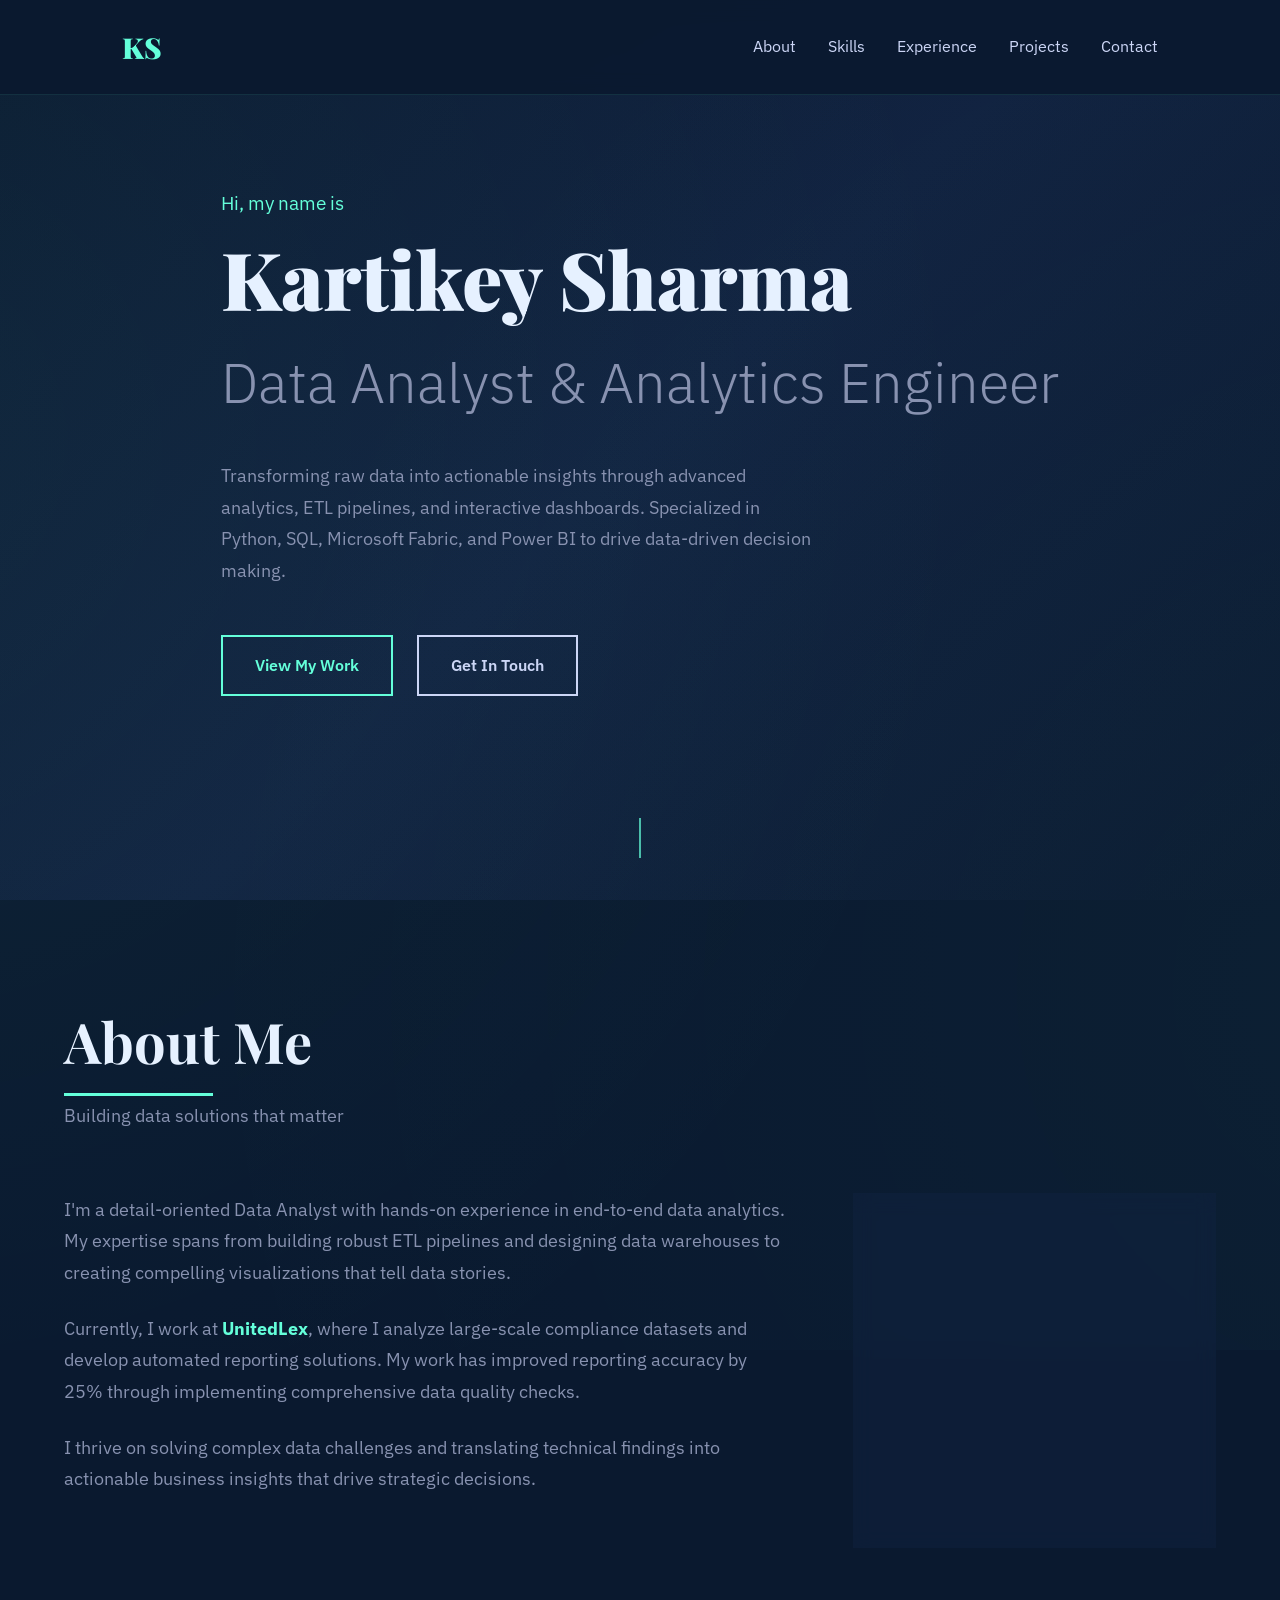
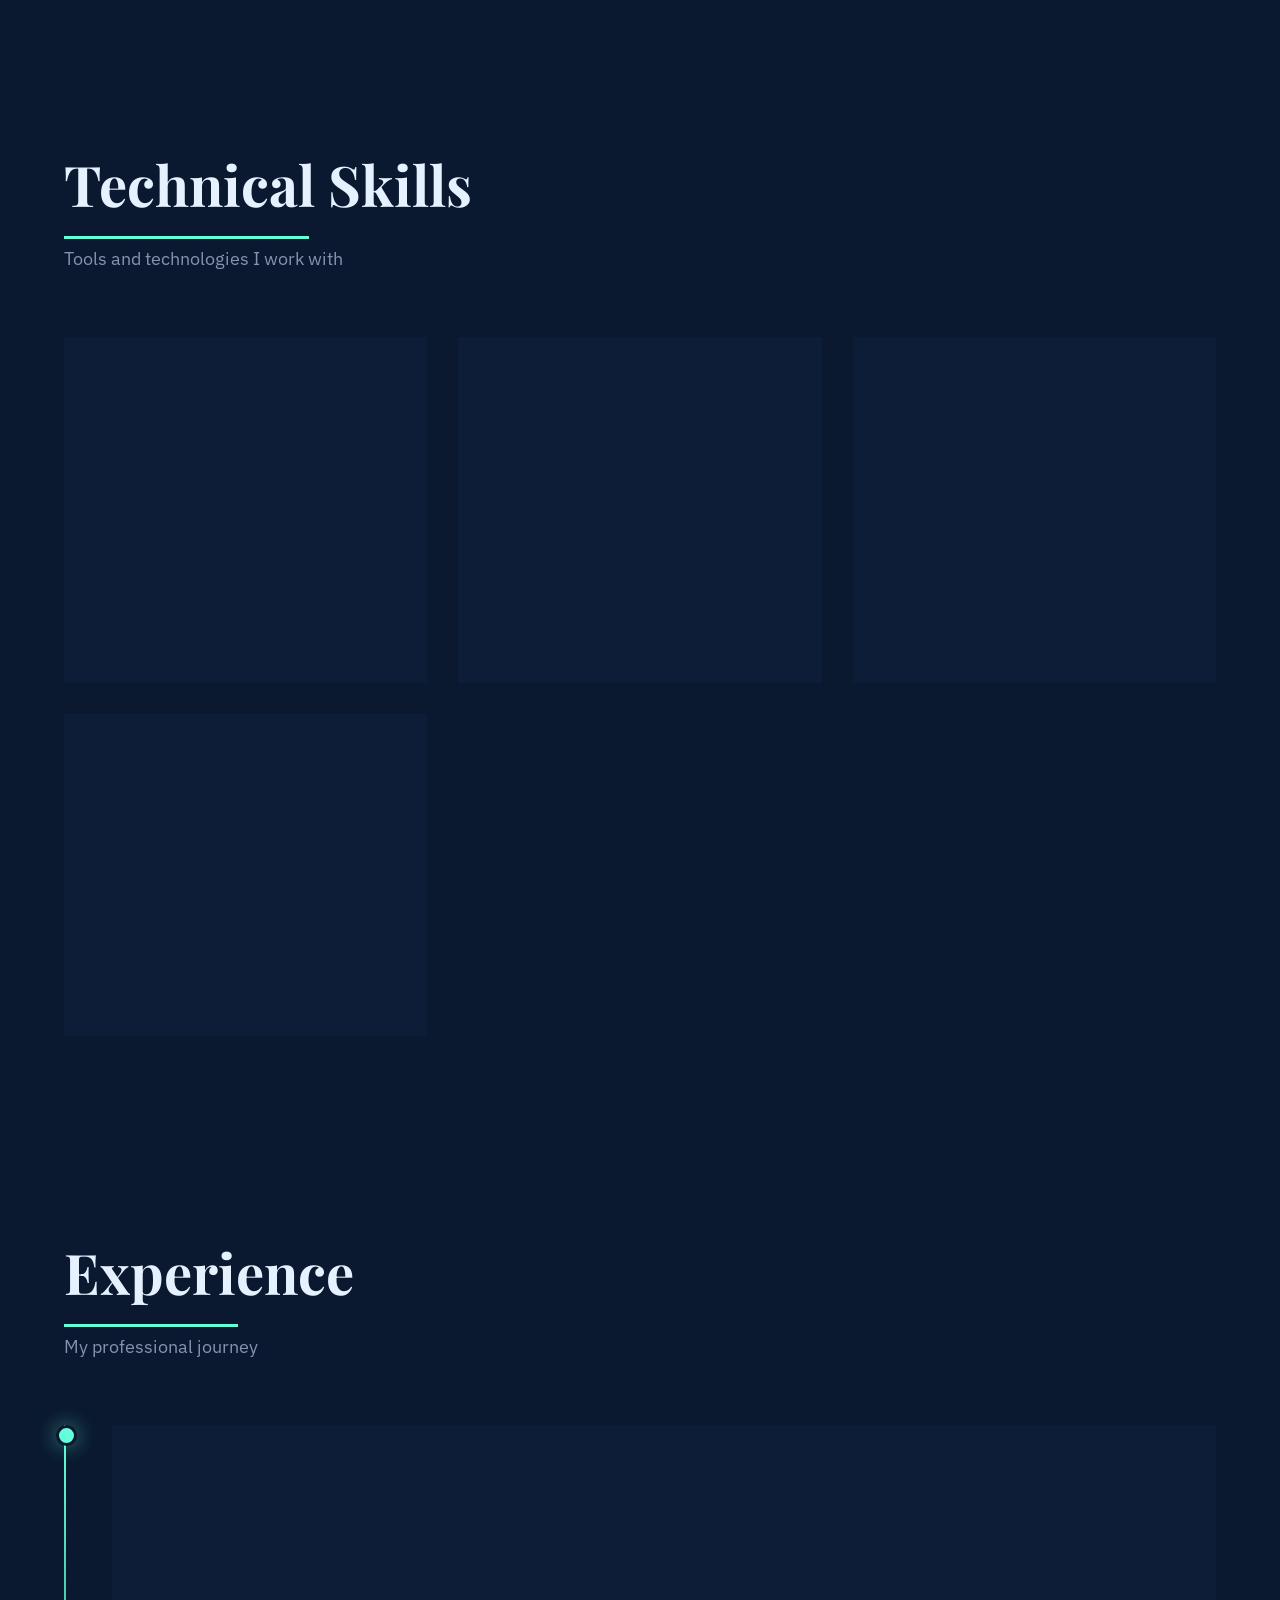
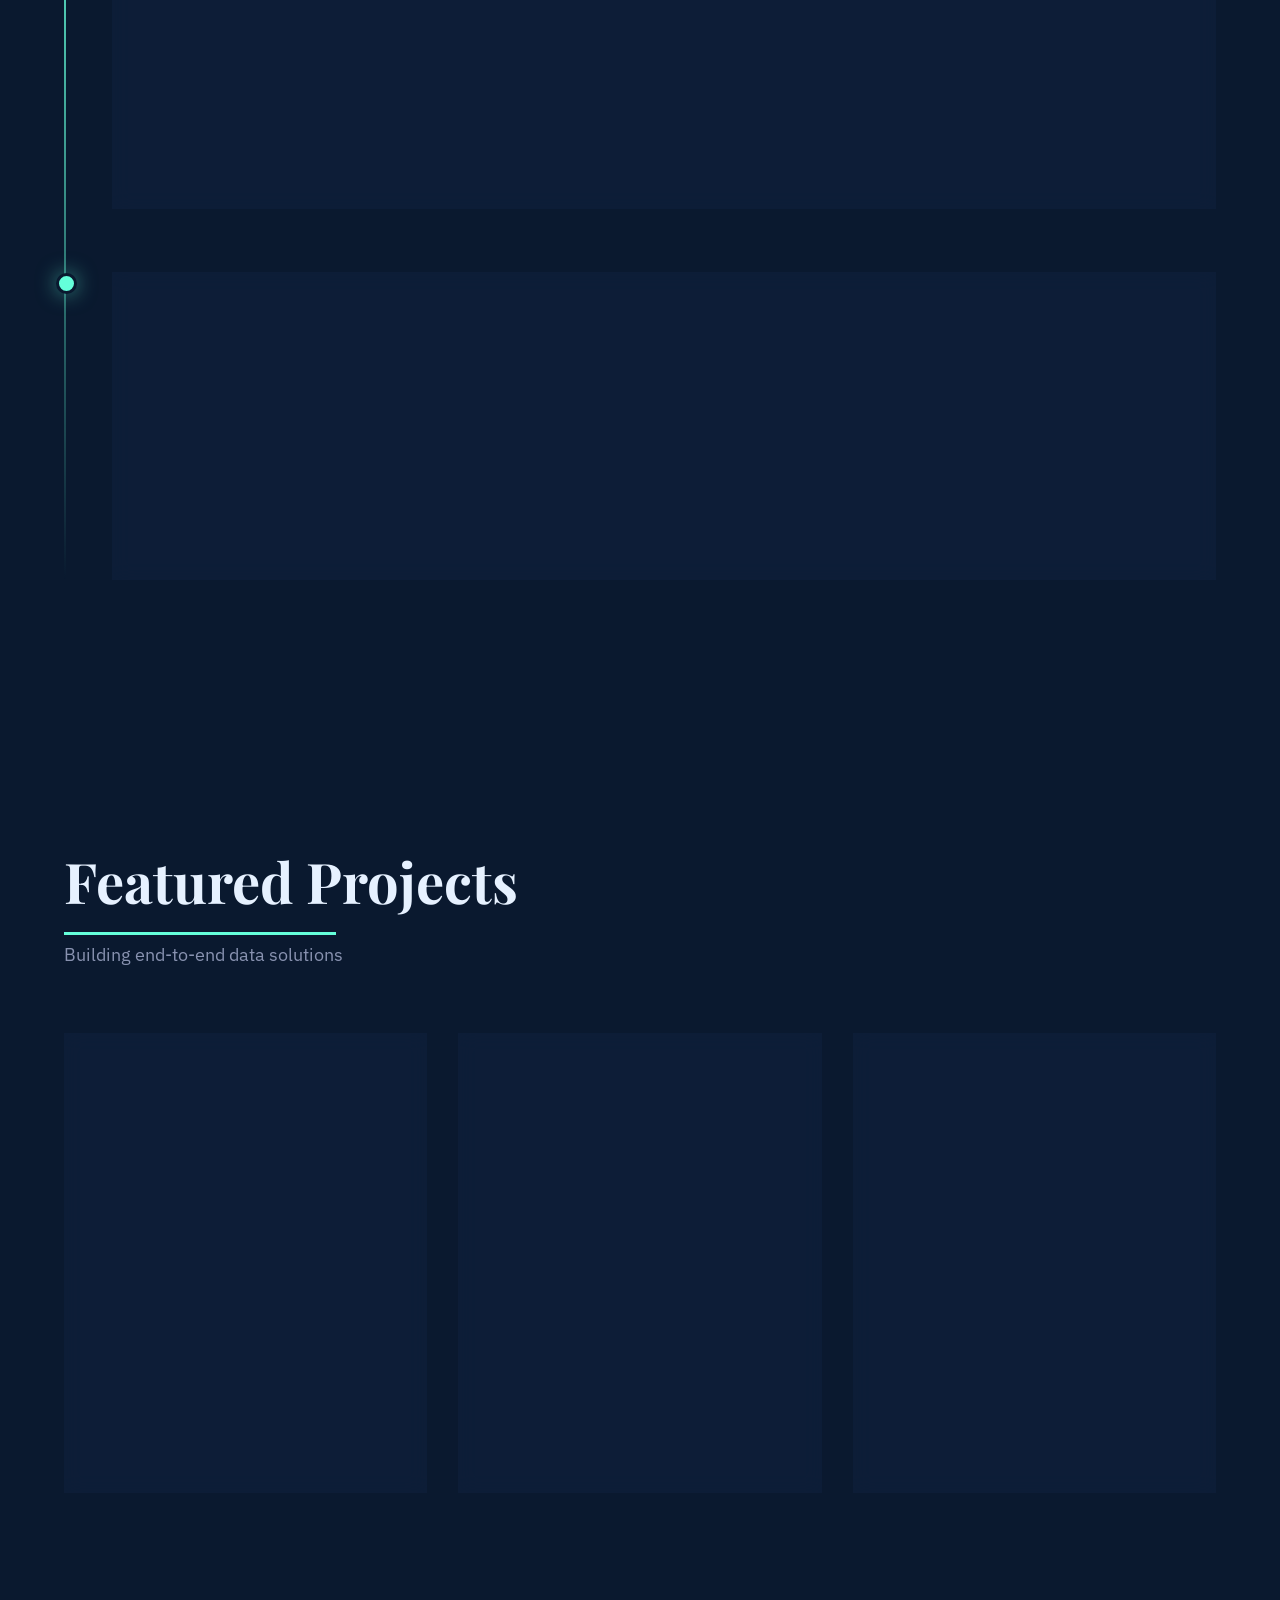
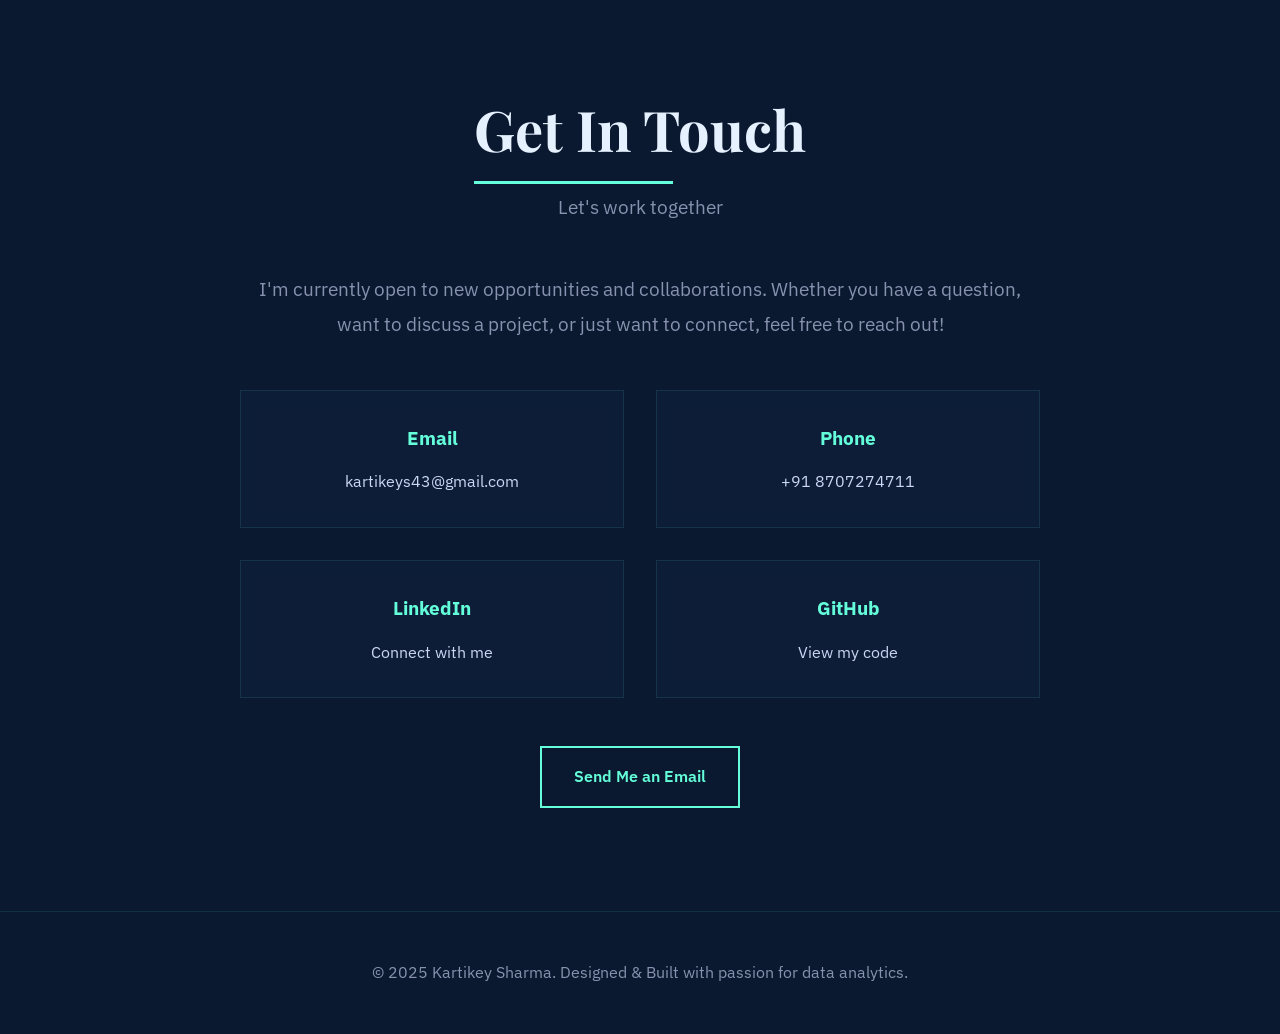
==== index.html @ 363a7154 "Rename Kartikey_Portfolio.html to index.html" ====
<!DOCTYPE html>
<html lang="en">
<head>
    <meta charset="UTF-8">
    <meta name="viewport" content="width=device-width, initial-scale=1.0">
    <title>Kartikey Sharma - Data Analyst Portfolio</title>
    <link href="https://fonts.googleapis.com/css2?family=Playfair+Display:wght@700;900&family=IBM+Plex+Sans:wght@300;400;600&display=swap" rel="stylesheet">
    <style>
        :root {
            --primary: #0a192f;
            --secondary: #112240;
            --accent: #64ffda;
            --text: #8892b0;
            --text-light: #ccd6f6;
            --highlight: #e6f1ff;
        }

        * {
            margin: 0;
            padding: 0;
            box-sizing: border-box;
        }

        body {
            font-family: 'IBM Plex Sans', sans-serif;
            background: var(--primary);
            color: var(--text);
            line-height: 1.6;
            overflow-x: hidden;
        }

        /* Animated Background */
        .bg-animation {
            position: fixed;
            width: 100%;
            height: 100%;
            top: 0;
            left: 0;
            z-index: -1;
            background: linear-gradient(135deg, #0a192f 0%, #112240 50%, #0a192f 100%);
        }

        .bg-animation::before {
            content: '';
            position: absolute;
            width: 200%;
            height: 200%;
            top: -50%;
            left: -50%;
            background: 
                radial-gradient(circle at 20% 50%, rgba(100, 255, 218, 0.05) 0%, transparent 50%),
                radial-gradient(circle at 80% 80%, rgba(100, 255, 218, 0.03) 0%, transparent 50%);
            animation: bgMove 20s ease-in-out infinite;
        }

        @keyframes bgMove {
            0%, 100% { transform: translate(0, 0) rotate(0deg); }
            50% { transform: translate(-5%, -5%) rotate(2deg); }
        }

        /* Navigation */
        nav {
            position: fixed;
            top: 0;
            width: 100%;
            padding: 1.5rem 5%;
            backdrop-filter: blur(10px);
            background: rgba(10, 25, 47, 0.9);
            z-index: 1000;
            border-bottom: 1px solid rgba(100, 255, 218, 0.1);
            animation: slideDown 0.8s ease-out;
        }

        @keyframes slideDown {
            from { transform: translateY(-100%); opacity: 0; }
            to { transform: translateY(0); opacity: 1; }
        }

        nav .container {
            max-width: 1400px;
            margin: 0 auto;
            display: flex;
            justify-content: space-between;
            align-items: center;
        }

        .logo {
            font-family: 'Playfair Display', serif;
            font-size: 1.8rem;
            font-weight: 900;
            color: var(--accent);
            text-decoration: none;
            transition: all 0.3s ease;
        }

        .logo:hover {
            text-shadow: 0 0 20px rgba(100, 255, 218, 0.5);
        }

        nav ul {
            display: flex;
            list-style: none;
            gap: 2rem;
        }

        nav a {
            color: var(--text-light);
            text-decoration: none;
            font-weight: 400;
            transition: all 0.3s ease;
            position: relative;
        }

        nav a::after {
            content: '';
            position: absolute;
            bottom: -5px;
            left: 0;
            width: 0;
            height: 2px;
            background: var(--accent);
            transition: width 0.3s ease;
        }

        nav a:hover {
            color: var(--accent);
        }

        nav a:hover::after {
            width: 100%;
        }

        /* Container */
        .container {
            max-width: 1400px;
            margin: 0 auto;
            padding: 0 5%;
        }

        /* Hero Section */
        .hero {
            min-height: 100vh;
            display: flex;
            align-items: center;
            padding-top: 80px;
        }

        .hero-content {
            animation: fadeInUp 1s ease-out;
        }

        @keyframes fadeInUp {
            from {
                opacity: 0;
                transform: translateY(50px);
            }
            to {
                opacity: 1;
                transform: translateY(0);
            }
        }

        .hero-greeting {
            color: var(--accent);
            font-size: 1.2rem;
            margin-bottom: 1rem;
            animation: fadeInUp 1s ease-out 0.2s both;
        }

        .hero h1 {
            font-family: 'Playfair Display', serif;
            font-size: clamp(3rem, 8vw, 5rem);
            font-weight: 900;
            color: var(--highlight);
            margin-bottom: 1rem;
            line-height: 1.1;
            animation: fadeInUp 1s ease-out 0.4s both;
        }

        .hero h2 {
            font-size: clamp(2rem, 5vw, 3.5rem);
            color: var(--text);
            font-weight: 300;
            margin-bottom: 2rem;
            animation: fadeInUp 1s ease-out 0.6s both;
        }

        .hero-description {
            max-width: 600px;
            font-size: 1.1rem;
            line-height: 1.8;
            margin-bottom: 3rem;
            animation: fadeInUp 1s ease-out 0.8s both;
        }

        .cta-buttons {
            display: flex;
            gap: 1.5rem;
            flex-wrap: wrap;
            animation: fadeInUp 1s ease-out 1s both;
        }

        .btn {
            padding: 1rem 2rem;
            border: 2px solid var(--accent);
            background: transparent;
            color: var(--accent);
            font-size: 1rem;
            font-weight: 600;
            cursor: pointer;
            transition: all 0.3s ease;
            text-decoration: none;
            display: inline-block;
            position: relative;
            overflow: hidden;
        }

        .btn::before {
            content: '';
            position: absolute;
            top: 0;
            left: -100%;
            width: 100%;
            height: 100%;
            background: var(--accent);
            transition: left 0.3s ease;
            z-index: -1;
        }

        .btn:hover {
            color: var(--primary);
        }

        .btn:hover::before {
            left: 0;
        }

        .btn-secondary {
            border-color: var(--text-light);
            color: var(--text-light);
        }

        .btn-secondary::before {
            background: var(--text-light);
        }

        /* Section Styles */
        section {
            padding: 6rem 0;
            position: relative;
        }

        .section-title {
            font-family: 'Playfair Display', serif;
            font-size: clamp(2.5rem, 5vw, 3.5rem);
            color: var(--highlight);
            margin-bottom: 1rem;
            position: relative;
            display: inline-block;
        }

        .section-title::after {
            content: '';
            position: absolute;
            bottom: -10px;
            left: 0;
            width: 60%;
            height: 3px;
            background: var(--accent);
        }

        .section-subtitle {
            color: var(--text);
            font-size: 1.1rem;
            margin-bottom: 4rem;
        }

        /* About Section */
        .about-content {
            display: grid;
            grid-template-columns: 2fr 1fr;
            gap: 4rem;
            align-items: start;
        }

        .about-text {
            animation: fadeInLeft 1s ease-out;
        }

        @keyframes fadeInLeft {
            from {
                opacity: 0;
                transform: translateX(-50px);
            }
            to {
                opacity: 1;
                transform: translateX(0);
            }
        }

        .about-text p {
            font-size: 1.1rem;
            line-height: 1.8;
            margin-bottom: 1.5rem;
            color: var(--text);
        }

        .stats-grid {
            display: grid;
            grid-template-columns: repeat(2, 1fr);
            gap: 2rem;
            margin-top: 2rem;
        }

        .stat-card {
            background: rgba(17, 34, 64, 0.5);
            padding: 2rem;
            border: 1px solid rgba(100, 255, 218, 0.1);
            backdrop-filter: blur(10px);
            transition: all 0.3s ease;
        }

        .stat-card:hover {
            transform: translateY(-5px);
            border-color: var(--accent);
            box-shadow: 0 10px 30px rgba(100, 255, 218, 0.1);
        }

        .stat-number {
            font-family: 'Playfair Display', serif;
            font-size: 2.5rem;
            font-weight: 900;
            color: var(--accent);
            display: block;
        }

        .stat-label {
            color: var(--text-light);
            font-size: 0.9rem;
            margin-top: 0.5rem;
        }

        .profile-card {
            background: rgba(17, 34, 64, 0.5);
            padding: 2rem;
            border: 1px solid rgba(100, 255, 218, 0.1);
            backdrop-filter: blur(10px);
            animation: fadeInRight 1s ease-out;
        }

        @keyframes fadeInRight {
            from {
                opacity: 0;
                transform: translateX(50px);
            }
            to {
                opacity: 1;
                transform: translateX(0);
            }
        }

        .profile-info {
            margin-top: 1.5rem;
        }

        .profile-info p {
            display: flex;
            align-items: center;
            margin-bottom: 1rem;
            color: var(--text-light);
        }

        .profile-info span {
            color: var(--accent);
            margin-right: 1rem;
            font-size: 1.2rem;
        }

        /* Skills Section */
        .skills-grid {
            display: grid;
            grid-template-columns: repeat(auto-fit, minmax(280px, 1fr));
            gap: 2rem;
        }

        .skill-category {
            background: rgba(17, 34, 64, 0.5);
            padding: 2rem;
            border: 1px solid rgba(100, 255, 218, 0.1);
            backdrop-filter: blur(10px);
            transition: all 0.3s ease;
            animation: fadeInUp 1s ease-out;
        }

        .skill-category:hover {
            transform: translateY(-10px);
            border-color: var(--accent);
            box-shadow: 0 15px 40px rgba(100, 255, 218, 0.15);
        }

        .skill-category h3 {
            color: var(--accent);
            font-size: 1.5rem;
            margin-bottom: 1.5rem;
            font-weight: 600;
        }

        .skill-list {
            list-style: none;
        }

        .skill-list li {
            color: var(--text-light);
            margin-bottom: 0.8rem;
            padding-left: 1.5rem;
            position: relative;
        }

        .skill-list li::before {
            content: '▹';
            position: absolute;
            left: 0;
            color: var(--accent);
            font-size: 1.2rem;
        }

        /* Experience Section */
        .timeline {
            position: relative;
            padding-left: 3rem;
        }

        .timeline::before {
            content: '';
            position: absolute;
            left: 0;
            top: 0;
            height: 100%;
            width: 2px;
            background: linear-gradient(to bottom, var(--accent), transparent);
        }

        .timeline-item {
            margin-bottom: 4rem;
            position: relative;
            animation: fadeInLeft 1s ease-out;
        }

        .timeline-item::before {
            content: '';
            position: absolute;
            left: -3.5rem;
            top: 0;
            width: 15px;
            height: 15px;
            border-radius: 50%;
            background: var(--accent);
            border: 3px solid var(--primary);
            box-shadow: 0 0 20px rgba(100, 255, 218, 0.5);
        }

        .timeline-content {
            background: rgba(17, 34, 64, 0.5);
            padding: 2rem;
            border: 1px solid rgba(100, 255, 218, 0.1);
            backdrop-filter: blur(10px);
            transition: all 0.3s ease;
        }

        .timeline-content:hover {
            transform: translateX(10px);
            border-color: var(--accent);
        }

        .timeline-header {
            display: flex;
            justify-content: space-between;
            align-items: start;
            margin-bottom: 1rem;
            flex-wrap: wrap;
        }

        .timeline-title {
            color: var(--highlight);
            font-size: 1.5rem;
            font-weight: 600;
        }

        .timeline-company {
            color: var(--accent);
            font-size: 1.1rem;
            margin-top: 0.3rem;
        }

        .timeline-content ul {
            list-style: none;
            margin-top: 1rem;
        }

        .timeline-content li {
            color: var(--text);
            margin-bottom: 0.8rem;
            padding-left: 1.5rem;
            position: relative;
        }

        .timeline-content li::before {
            content: '▹';
            position: absolute;
            left: 0;
            color: var(--accent);
        }

        /* Projects Section */
        .projects-grid {
            display: grid;
            grid-template-columns: repeat(auto-fit, minmax(350px, 1fr));
            gap: 2rem;
        }

        .project-card {
            background: rgba(17, 34, 64, 0.5);
            padding: 2rem;
            border: 1px solid rgba(100, 255, 218, 0.1);
            backdrop-filter: blur(10px);
            transition: all 0.4s ease;
            animation: fadeInUp 1s ease-out;
            position: relative;
            overflow: hidden;
        }

        .project-card::before {
            content: '';
            position: absolute;
            top: 0;
            left: -100%;
            width: 100%;
            height: 100%;
            background: linear-gradient(90deg, transparent, rgba(100, 255, 218, 0.1), transparent);
            transition: left 0.6s ease;
        }

        .project-card:hover::before {
            left: 100%;
        }

        .project-card:hover {
            transform: translateY(-10px) scale(1.02);
            border-color: var(--accent);
            box-shadow: 0 20px 50px rgba(100, 255, 218, 0.2);
        }

        .project-card h3 {
            color: var(--highlight);
            font-size: 1.5rem;
            margin-bottom: 1rem;
            font-weight: 600;
        }

        .project-card p {
            color: var(--text);
            margin-bottom: 1.5rem;
            line-height: 1.7;
        }

        .project-tags {
            display: flex;
            flex-wrap: wrap;
            gap: 0.8rem;
        }

        .tag {
            background: rgba(100, 255, 218, 0.1);
            color: var(--accent);
            padding: 0.4rem 1rem;
            font-size: 0.85rem;
            border: 1px solid rgba(100, 255, 218, 0.2);
            transition: all 0.3s ease;
        }

        .tag:hover {
            background: var(--accent);
            color: var(--primary);
            transform: translateY(-2px);
        }

        /* Contact Section */
        .contact-content {
            max-width: 800px;
            margin: 0 auto;
            text-align: center;
        }

        .contact-content p {
            font-size: 1.2rem;
            color: var(--text);
            margin-bottom: 3rem;
            line-height: 1.8;
        }

        .contact-info {
            display: grid;
            grid-template-columns: repeat(auto-fit, minmax(250px, 1fr));
            gap: 2rem;
            margin-bottom: 3rem;
        }

        .contact-card {
            background: rgba(17, 34, 64, 0.5);
            padding: 2rem;
            border: 1px solid rgba(100, 255, 218, 0.1);
            backdrop-filter: blur(10px);
            transition: all 0.3s ease;
        }

        .contact-card:hover {
            transform: translateY(-5px);
            border-color: var(--accent);
        }

        .contact-card h3 {
            color: var(--accent);
            font-size: 1.2rem;
            margin-bottom: 1rem;
        }

        .contact-card a {
            color: var(--text-light);
            text-decoration: none;
            transition: color 0.3s ease;
        }

        .contact-card a:hover {
            color: var(--accent);
        }

        /* Footer */
        footer {
            padding: 3rem 5%;
            border-top: 1px solid rgba(100, 255, 218, 0.1);
            text-align: center;
        }

        footer p {
            color: var(--text);
        }

        /* Scroll Indicator */
        .scroll-indicator {
            position: fixed;
            bottom: 2rem;
            left: 50%;
            transform: translateX(-50%);
            animation: bounce 2s infinite;
            opacity: 0.7;
        }

        @keyframes bounce {
            0%, 20%, 50%, 80%, 100% {
                transform: translateX(-50%) translateY(0);
            }
            40% {
                transform: translateX(-50%) translateY(-15px);
            }
            60% {
                transform: translateX(-50%) translateY(-8px);
            }
        }

        .scroll-indicator::before {
            content: '';
            display: block;
            width: 2px;
            height: 40px;
            background: var(--accent);
            margin: 0 auto 10px;
        }

        /* Responsive Design */
        @media (max-width: 768px) {
            nav ul {
                display: none;
            }

            .hero h1 {
                font-size: 2.5rem;
            }

            .hero h2 {
                font-size: 1.5rem;
            }

            .about-content {
                grid-template-columns: 1fr;
            }

            .stats-grid {
                grid-template-columns: 1fr;
            }

            .timeline {
                padding-left: 2rem;
            }

            .projects-grid {
                grid-template-columns: 1fr;
            }

            .contact-info {
                grid-template-columns: 1fr;
            }
        }

        /* Custom Scrollbar */
        ::-webkit-scrollbar {
            width: 10px;
        }

        ::-webkit-scrollbar-track {
            background: var(--primary);
        }

        ::-webkit-scrollbar-thumb {
            background: var(--accent);
            border-radius: 5px;
        }

        ::-webkit-scrollbar-thumb:hover {
            background: var(--text-light);
        }

        /* Fade-in animation for sections on scroll */
        .fade-in {
            opacity: 0;
            animation: fadeIn 1s ease-out forwards;
        }

        @keyframes fadeIn {
            to {
                opacity: 1;
            }
        }
    </style>
</head>
<body>
    <div class="bg-animation"></div>

    <!-- Navigation -->
    <nav>
        <div class="container">
            <a href="#" class="logo">KS</a>
            <ul>
                <li><a href="#about">About</a></li>
                <li><a href="#skills">Skills</a></li>
                <li><a href="#experience">Experience</a></li>
                <li><a href="#projects">Projects</a></li>
                <li><a href="#contact">Contact</a></li>
            </ul>
        </div>
    </nav>

    <!-- Hero Section -->
    <section class="hero">
        <div class="container">
            <div class="hero-content">
                <p class="hero-greeting">Hi, my name is</p>
                <h1>Kartikey Sharma</h1>
                <h2>Data Analyst & Analytics Engineer</h2>
                <p class="hero-description">
                    Transforming raw data into actionable insights through advanced analytics, ETL pipelines, 
                    and interactive dashboards. Specialized in Python, SQL, Microsoft Fabric, and Power BI 
                    to drive data-driven decision making.
                </p>
                <div class="cta-buttons">
                    <a href="#projects" class="btn">View My Work</a>
                    <a href="#contact" class="btn btn-secondary">Get In Touch</a>
                </div>
            </div>
        </div>
        <div class="scroll-indicator"></div>
    </section>

    <!-- About Section -->
    <section id="about">
        <div class="container">
            <h2 class="section-title">About Me</h2>
            <p class="section-subtitle">Building data solutions that matter</p>
            
            <div class="about-content">
                <div class="about-text">
                    <p>
                        I'm a detail-oriented Data Analyst with hands-on experience in end-to-end data analytics. 
                        My expertise spans from building robust ETL pipelines and designing data warehouses to 
                        creating compelling visualizations that tell data stories.
                    </p>
                    <p>
                        Currently, I work at <strong style="color: var(--accent);">UnitedLex</strong>, where I analyze 
                        large-scale compliance datasets and develop automated reporting solutions. My work has improved 
                        reporting accuracy by 25% through implementing comprehensive data quality checks.
                    </p>
                    <p>
                        I thrive on solving complex data challenges and translating technical findings into 
                        actionable business insights that drive strategic decisions.
                    </p>
                </div>

                <div class="profile-card">
                    <h3 style="color: var(--accent); margin-bottom: 1.5rem;">Quick Info</h3>
                    <div class="profile-info">
                        <p><span>📍</span> Varanasi, India</p>
                        <p><span>🎓</span> B.Tech in Mechanical Engineering</p>
                        <p><span>💼</span> Data Analyst at UnitedLex</p>
                        <p><span>🔧</span> Python | SQL | Power BI</p>
                        <p><span>☁️</span> Microsoft Fabric Certified</p>
                    </div>
                </div>
            </div>
        </div>
    </section>

    <!-- Skills Section -->
    <section id="skills">
        <div class="container">
            <h2 class="section-title">Technical Skills</h2>
            <p class="section-subtitle">Tools and technologies I work with</p>
            
            <div class="skills-grid">
                <div class="skill-category">
                    <h3>Programming & Analytics</h3>
                    <ul class="skill-list">
                        <li>Python (Pandas, NumPy, PySpark)</li>
                        <li>SQL (Advanced Queries, Optimization)</li>
                        <li>Excel (Advanced Functions, Macros)</li>
                        <li>Statistical Analysis</li>
                        <li>Exploratory Data Analysis</li>
                    </ul>
                </div>

                <div class="skill-category">
                    <h3>Data Engineering</h3>
                    <ul class="skill-list">
                        <li>ETL Pipeline Development</li>
                        <li>Data Warehousing</li>
                        <li>Microsoft Fabric (Lakehouse, OneLake)</li>
                        <li>Dataflow Gen2</li>
                        <li>SQL Analytics Endpoint</li>
                    </ul>
                </div>

                <div class="skill-category">
                    <h3>Visualization & BI</h3>
                    <ul class="skill-list">
                        <li>Power BI (DAX, Dashboards)</li>
                        <li>Interactive Dashboard Design</li>
                        <li>Data Modeling</li>
                        <li>KPI Development</li>
                        <li>Report Automation</li>
                    </ul>
                </div>

                <div class="skill-category">
                    <h3>Tools & Platforms</h3>
                    <ul class="skill-list">
                        <li>Git & Version Control</li>
                        <li>VS Code</li>
                        <li>Relativity & 4iG Platforms</li>
                        <li>SQLite</li>
                        <li>Jupyter Notebooks</li>
                    </ul>
                </div>
            </div>
        </div>
    </section>

    <!-- Experience Section -->
    <section id="experience">
        <div class="container">
            <h2 class="section-title">Experience</h2>
            <p class="section-subtitle">My professional journey</p>
            
            <div class="timeline">
                <div class="timeline-item">
                    <div class="timeline-content">
                        <div class="timeline-header">
                            <div>
                                <h3 class="timeline-title">Data Analyst</h3>
                                <p class="timeline-company">UnitedLex</p>
                            </div>
                        </div>
                        <ul>
                            <li>Analyzed large-scale compliance and data breach datasets (PII, PHI, PCI) for client-driven analytics projects</li>
                            <li>Developed Python (Pandas) and SQL workflows for data cleaning, transformation, validation, and KPI reporting</li>
                            <li>Designed automated Excel and Power BI dashboards to monitor compliance and operational metrics</li>
                            <li>Implemented data quality checks, improving reporting accuracy by 25%</li>
                            <li>Collaborated with cross-functional teams to translate analytical findings into actionable insights</li>
                            <li>Worked with Relativity and 4iG platforms for efficient large dataset querying</li>
                        </ul>
                    </div>
                </div>

                <div class="timeline-item">
                    <div class="timeline-content">
                        <div class="timeline-header">
                            <div>
                                <h3 class="timeline-title">Data Analytics Trainee</h3>
                                <p class="timeline-company">MedTourEasy</p>
                            </div>
                        </div>
                        <ul>
                            <li>Conducted exploratory and statistical data analysis on structured datasets using Python and Excel</li>
                            <li>Identified trends and anomalies to support business decisions</li>
                            <li>Built Power BI dashboards for internal management reporting</li>
                            <li>Assisted senior analysts in data validation, documentation, and timely project delivery</li>
                        </ul>
                    </div>
                </div>
            </div>
        </div>
    </section>

    <!-- Projects Section -->
    <section id="projects">
        <div class="container">
            <h2 class="section-title">Featured Projects</h2>
            <p class="section-subtitle">Building end-to-end data solutions</p>
            
            <div class="projects-grid">
                <div class="project-card">
                    <h3>Microsoft Fabric Analytics Platform</h3>
                    <p>
                        Built a complete end-to-end analytics platform covering ingestion, transformation, 
                        warehousing, and reporting. Designed Star Schema data warehouse with fact & dimension 
                        tables, views, and stored procedures.
                    </p>
                    <div class="project-tags">
                        <span class="tag">Microsoft Fabric</span>
                        <span class="tag">PySpark</span>
                        <span class="tag">SQL</span>
                        <span class="tag">Power BI</span>
                        <span class="tag">ETL</span>
                    </div>
                </div>

                <div class="project-card">
                    <h3>Vendor Performance & Inventory Optimization</h3>
                    <p>
                        Developed ETL pipeline for vendor analysis using Python and SQLite. Conducted EDA and 
                        statistical analysis to identify underperforming vendors. Created KPIs for Profit Margin 
                        and Stock Turnover with interactive Power BI dashboard.
                    </p>
                    <div class="project-tags">
                        <span class="tag">Python</span>
                        <span class="tag">SQLite</span>
                        <span class="tag">Power BI</span>
                        <span class="tag">DAX</span>
                        <span class="tag">EDA</span>
                    </div>
                </div>

                <div class="project-card">
                    <h3>Customer Shopping Behavior Analysis</h3>
                    <p>
                        Performed advanced data cleaning and feature engineering including age segmentation 
                        and purchase frequency modeling. Used advanced SQL with CTEs, Window Functions, and 
                        Subqueries to answer complex business questions.
                    </p>
                    <div class="project-tags">
                        <span class="tag">Python</span>
                        <span class="tag">SQL</span>
                        <span class="tag">Power BI</span>
                        <span class="tag">Feature Engineering</span>
                        <span class="tag">Analytics</span>
                    </div>
                </div>
            </div>
        </div>
    </section>

    <!-- Contact Section -->
    <section id="contact">
        <div class="container">
            <div class="contact-content">
                <h2 class="section-title">Get In Touch</h2>
                <p class="section-subtitle">Let's work together</p>
                
                <p>
                    I'm currently open to new opportunities and collaborations. Whether you have a question, 
                    want to discuss a project, or just want to connect, feel free to reach out!
                </p>

                <div class="contact-info">
                    <div class="contact-card">
                        <h3>Email</h3>
                        <a href="mailto:kartikeys43@gmail.com">kartikeys43@gmail.com</a>
                    </div>

                    <div class="contact-card">
                        <h3>Phone</h3>
                        <a href="tel:+918707274711">+91 8707274711</a>
                    </div>

                    <div class="contact-card">
                        <h3>LinkedIn</h3>
                        <a href="https://linkedin.com/in/kartikeysharma" target="_blank">Connect with me</a>
                    </div>

                    <div class="contact-card">
                        <h3>GitHub</h3>
                        <a href="https://github.com/kartikeysharma" target="_blank">View my code</a>
                    </div>
                </div>

                <a href="mailto:kartikeys43@gmail.com" class="btn">Send Me an Email</a>
            </div>
        </div>
    </section>

    <!-- Footer -->
    <footer>
        <div class="container">
            <p>&copy; 2025 Kartikey Sharma. Designed & Built with passion for data analytics.</p>
        </div>
    </footer>

    <script>
        // Smooth scrolling for navigation links
        document.querySelectorAll('a[href^="#"]').forEach(anchor => {
            anchor.addEventListener('click', function (e) {
                e.preventDefault();
                const target = document.querySelector(this.getAttribute('href'));
                if (target) {
                    target.scrollIntoView({
                        behavior: 'smooth',
                        block: 'start'
                    });
                }
            });
        });

        // Hide scroll indicator after scrolling
        window.addEventListener('scroll', () => {
            const scrollIndicator = document.querySelector('.scroll-indicator');
            if (window.scrollY > 100) {
                scrollIndicator.style.opacity = '0';
            } else {
                scrollIndicator.style.opacity = '0.7';
            }
        });

        // Intersection Observer for fade-in animations
        const observerOptions = {
            threshold: 0.1,
            rootMargin: '0px 0px -100px 0px'
        };

        const observer = new IntersectionObserver((entries) => {
            entries.forEach(entry => {
                if (entry.isIntersecting) {
                    entry.target.style.opacity = '1';
                    entry.target.style.transform = 'translateY(0)';
                }
            });
        }, observerOptions);

        // Observe all sections and cards
        document.querySelectorAll('section, .skill-category, .project-card, .timeline-item').forEach(el => {
            el.style.opacity = '0';
            el.style.transform = 'translateY(30px)';
            el.style.transition = 'opacity 0.8s ease, transform 0.8s ease';
            observer.observe(el);
        });

        // Add active class to nav links on scroll
        window.addEventListener('scroll', () => {
            let current = '';
            document.querySelectorAll('section').forEach(section => {
                const sectionTop = section.offsetTop;
                const sectionHeight = section.clientHeight;
                if (scrollY >= sectionTop - 200) {
                    current = section.getAttribute('id');
                }
            });

            document.querySelectorAll('nav a').forEach(link => {
                link.classList.remove('active');
                if (link.getAttribute('href').slice(1) === current) {
                    link.classList.add('active');
                }
            });
        });
    </script>
</body>
</html>
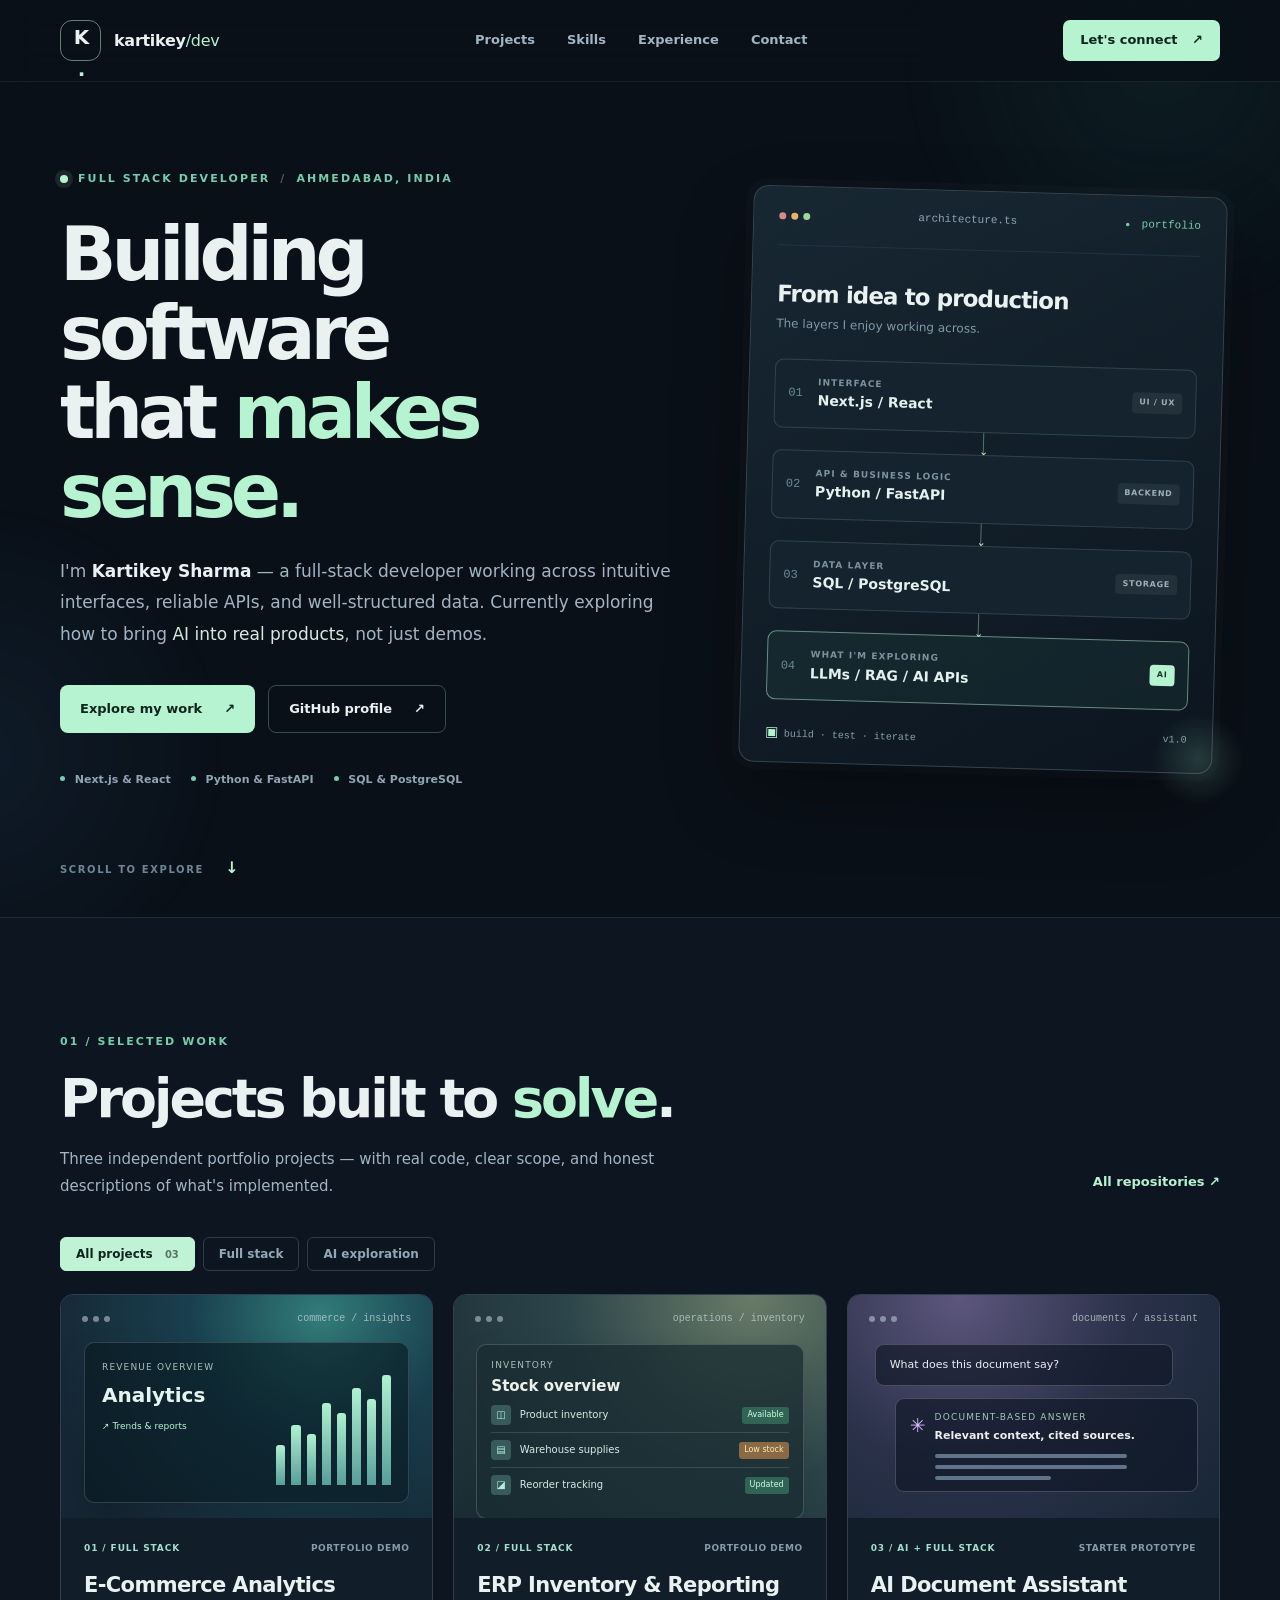
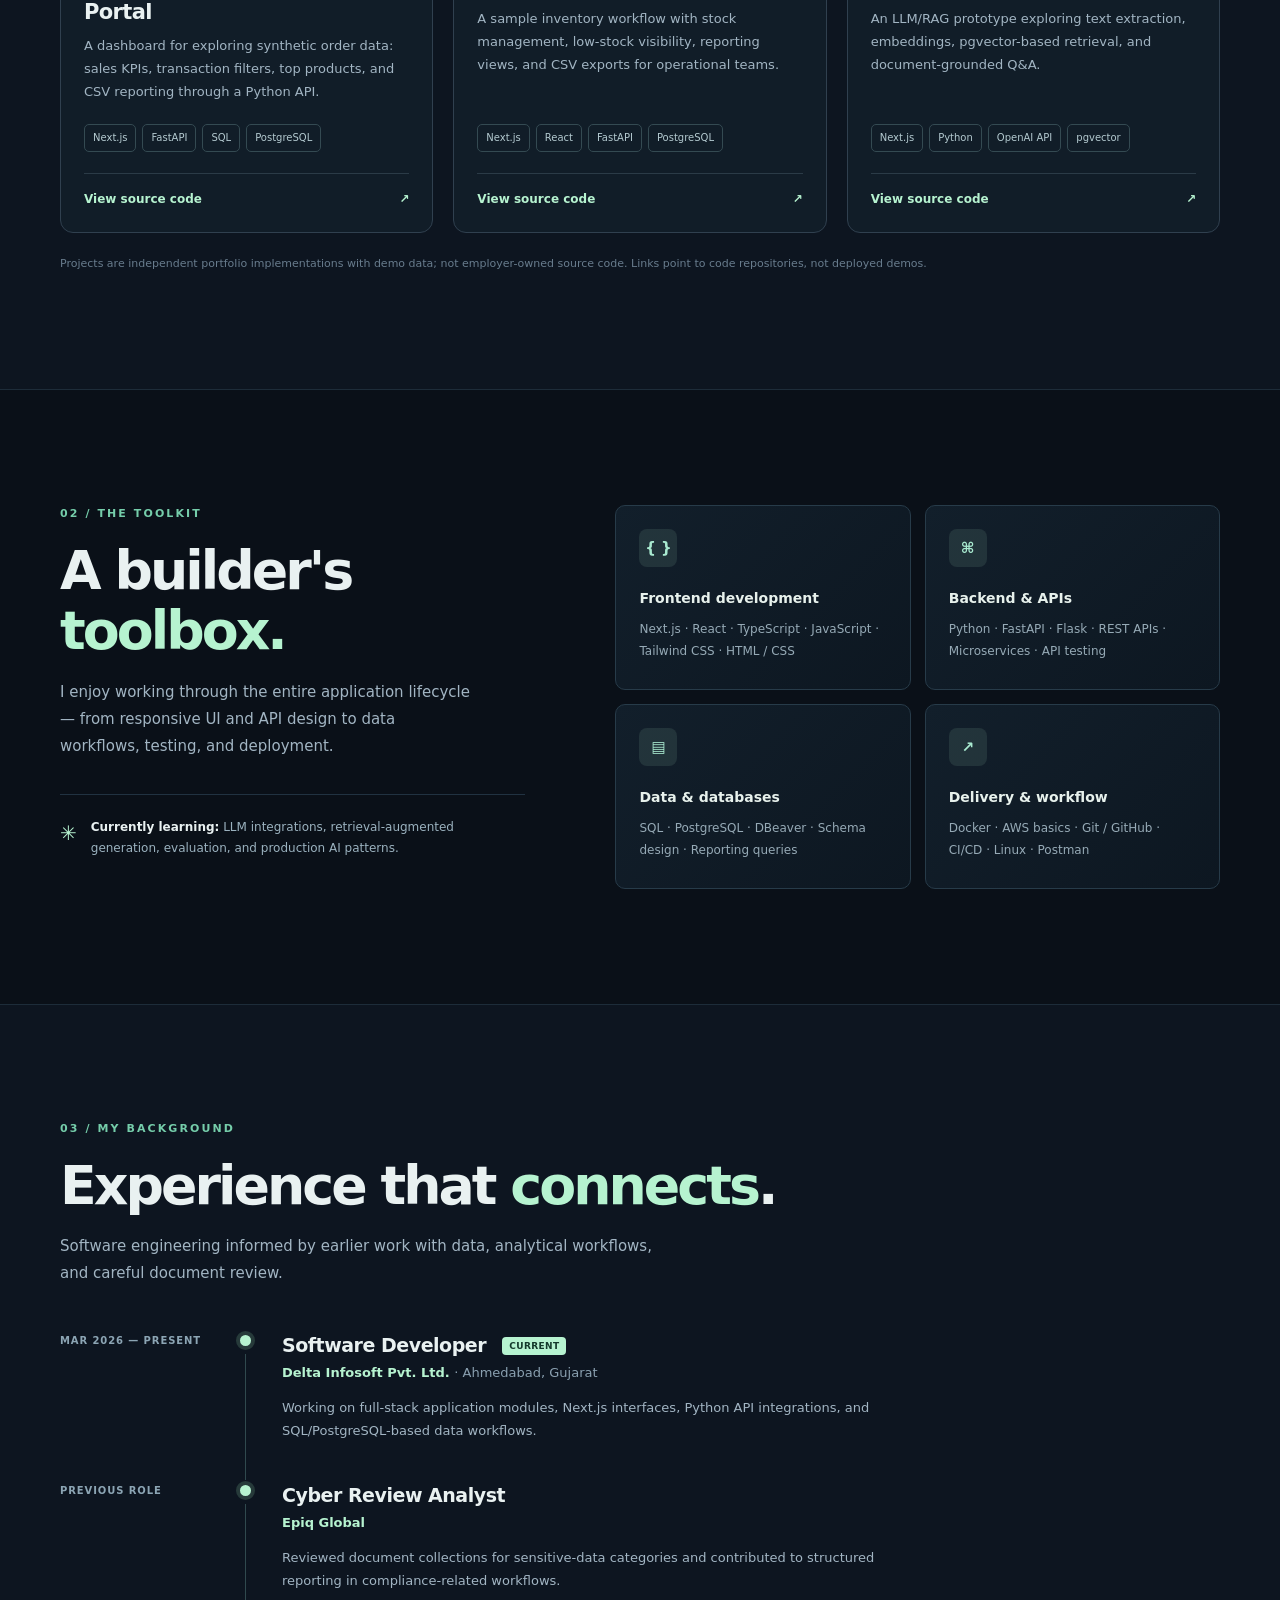
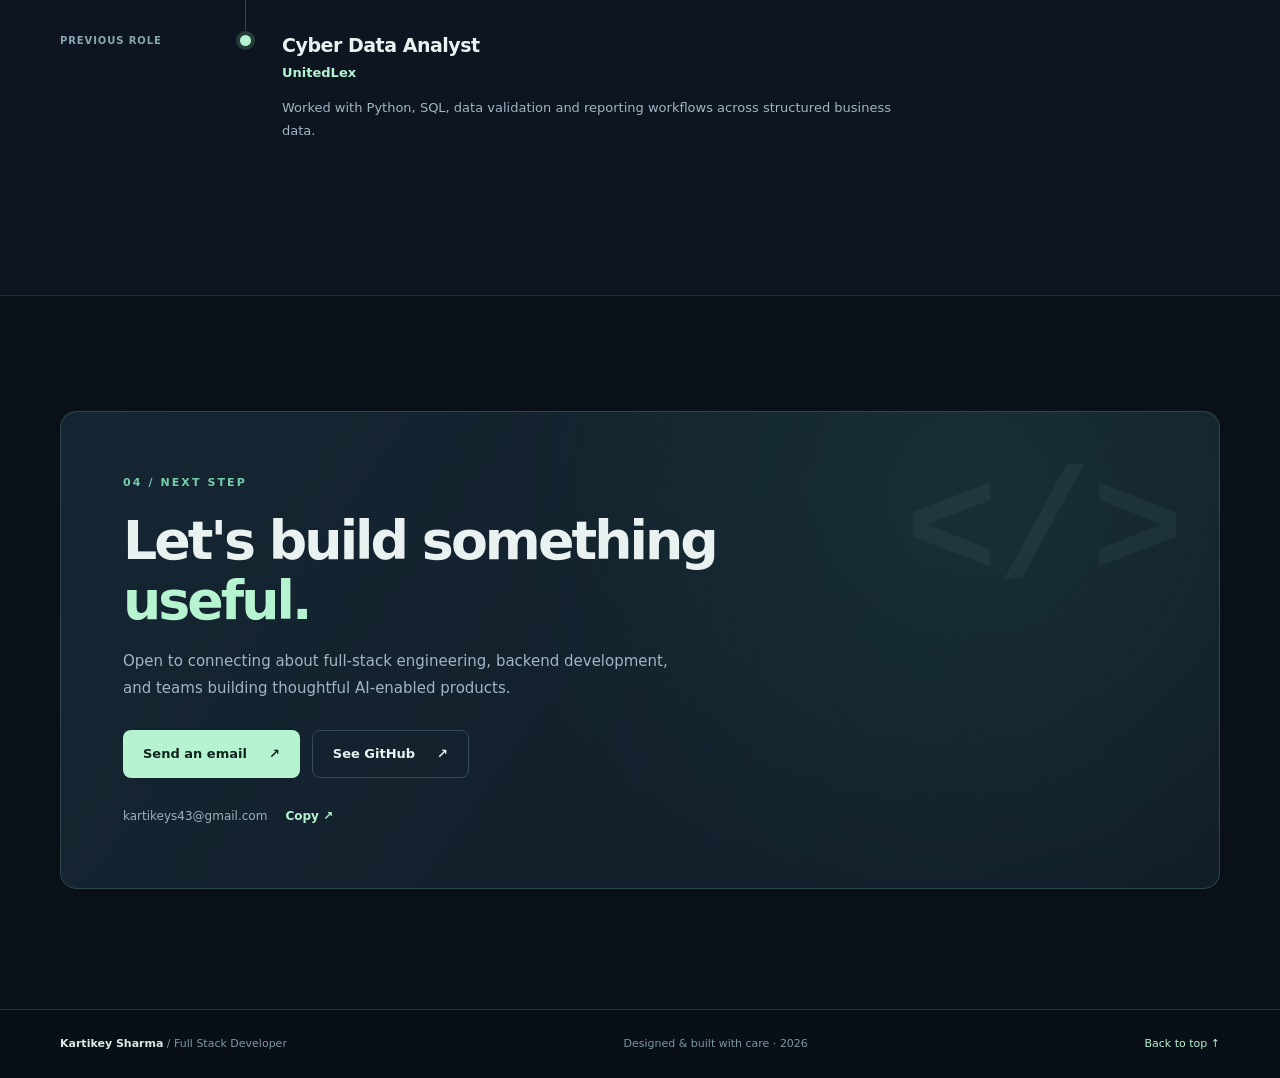
==== commit 8ed6a135: "Publish full-stack developer portfolio with projects and AI-learning focus" ====
--- a/index.html
+++ b/index.html
@@ -1,1093 +1,111 @@
-<!DOCTYPE html>
+<!doctype html>
 <html lang="en">
 <head>
-    <meta charset="UTF-8">
-    <meta name="viewport" content="width=device-width, initial-scale=1.0">
-    <title>Kartikey Sharma - Data Analyst Portfolio</title>
-    <link href="https://fonts.googleapis.com/css2?family=Playfair+Display:wght@700;900&family=IBM+Plex+Sans:wght@300;400;600&display=swap" rel="stylesheet">
-    <style>
-        :root {
-            --primary: #0a192f;
-            --secondary: #112240;
-            --accent: #64ffda;
-            --text: #8892b0;
-            --text-light: #ccd6f6;
-            --highlight: #e6f1ff;
-        }
-
-        * {
-            margin: 0;
-            padding: 0;
-            box-sizing: border-box;
-        }
-
-        body {
-            font-family: 'IBM Plex Sans', sans-serif;
-            background: var(--primary);
-            color: var(--text);
-            line-height: 1.6;
-            overflow-x: hidden;
-        }
-
-        /* Animated Background */
-        .bg-animation {
-            position: fixed;
-            width: 100%;
-            height: 100%;
-            top: 0;
-            left: 0;
-            z-index: -1;
-            background: linear-gradient(135deg, #0a192f 0%, #112240 50%, #0a192f 100%);
-        }
-
-        .bg-animation::before {
-            content: '';
-            position: absolute;
-            width: 200%;
-            height: 200%;
-            top: -50%;
-            left: -50%;
-            background: 
-                radial-gradient(circle at 20% 50%, rgba(100, 255, 218, 0.05) 0%, transparent 50%),
-                radial-gradient(circle at 80% 80%, rgba(100, 255, 218, 0.03) 0%, transparent 50%);
-            animation: bgMove 20s ease-in-out infinite;
-        }
-
-        @keyframes bgMove {
-            0%, 100% { transform: translate(0, 0) rotate(0deg); }
-            50% { transform: translate(-5%, -5%) rotate(2deg); }
-        }
-
-        /* Navigation */
-        nav {
-            position: fixed;
-            top: 0;
-            width: 100%;
-            padding: 1.5rem 5%;
-            backdrop-filter: blur(10px);
-            background: rgba(10, 25, 47, 0.9);
-            z-index: 1000;
-            border-bottom: 1px solid rgba(100, 255, 218, 0.1);
-            animation: slideDown 0.8s ease-out;
-        }
-
-        @keyframes slideDown {
-            from { transform: translateY(-100%); opacity: 0; }
-            to { transform: translateY(0); opacity: 1; }
-        }
-
-        nav .container {
-            max-width: 1400px;
-            margin: 0 auto;
-            display: flex;
-            justify-content: space-between;
-            align-items: center;
-        }
-
-        .logo {
-            font-family: 'Playfair Display', serif;
-            font-size: 1.8rem;
-            font-weight: 900;
-            color: var(--accent);
-            text-decoration: none;
-            transition: all 0.3s ease;
-        }
-
-        .logo:hover {
-            text-shadow: 0 0 20px rgba(100, 255, 218, 0.5);
-        }
-
-        nav ul {
-            display: flex;
-            list-style: none;
-            gap: 2rem;
-        }
-
-        nav a {
-            color: var(--text-light);
-            text-decoration: none;
-            font-weight: 400;
-            transition: all 0.3s ease;
-            position: relative;
-        }
-
-        nav a::after {
-            content: '';
-            position: absolute;
-            bottom: -5px;
-            left: 0;
-            width: 0;
-            height: 2px;
-            background: var(--accent);
-            transition: width 0.3s ease;
-        }
-
-        nav a:hover {
-            color: var(--accent);
-        }
-
-        nav a:hover::after {
-            width: 100%;
-        }
-
-        /* Container */
-        .container {
-            max-width: 1400px;
-            margin: 0 auto;
-            padding: 0 5%;
-        }
-
-        /* Hero Section */
-        .hero {
-            min-height: 100vh;
-            display: flex;
-            align-items: center;
-            padding-top: 80px;
-        }
-
-        .hero-content {
-            animation: fadeInUp 1s ease-out;
-        }
-
-        @keyframes fadeInUp {
-            from {
-                opacity: 0;
-                transform: translateY(50px);
-            }
-            to {
-                opacity: 1;
-                transform: translateY(0);
-            }
-        }
-
-        .hero-greeting {
-            color: var(--accent);
-            font-size: 1.2rem;
-            margin-bottom: 1rem;
-            animation: fadeInUp 1s ease-out 0.2s both;
-        }
-
-        .hero h1 {
-            font-family: 'Playfair Display', serif;
-            font-size: clamp(3rem, 8vw, 5rem);
-            font-weight: 900;
-            color: var(--highlight);
-            margin-bottom: 1rem;
-            line-height: 1.1;
-            animation: fadeInUp 1s ease-out 0.4s both;
-        }
-
-        .hero h2 {
-            font-size: clamp(2rem, 5vw, 3.5rem);
-            color: var(--text);
-            font-weight: 300;
-            margin-bottom: 2rem;
-            animation: fadeInUp 1s ease-out 0.6s both;
-        }
-
-        .hero-description {
-            max-width: 600px;
-            font-size: 1.1rem;
-            line-height: 1.8;
-            margin-bottom: 3rem;
-            animation: fadeInUp 1s ease-out 0.8s both;
-        }
-
-        .cta-buttons {
-            display: flex;
-            gap: 1.5rem;
-            flex-wrap: wrap;
-            animation: fadeInUp 1s ease-out 1s both;
-        }
-
-        .btn {
-            padding: 1rem 2rem;
-            border: 2px solid var(--accent);
-            background: transparent;
-            color: var(--accent);
-            font-size: 1rem;
-            font-weight: 600;
-            cursor: pointer;
-            transition: all 0.3s ease;
-            text-decoration: none;
-            display: inline-block;
-            position: relative;
-            overflow: hidden;
-        }
-
-        .btn::before {
-            content: '';
-            position: absolute;
-            top: 0;
-            left: -100%;
-            width: 100%;
-            height: 100%;
-            background: var(--accent);
-            transition: left 0.3s ease;
-            z-index: -1;
-        }
-
-        .btn:hover {
-            color: var(--primary);
-        }
-
-        .btn:hover::before {
-            left: 0;
-        }
-
-        .btn-secondary {
-            border-color: var(--text-light);
-            color: var(--text-light);
-        }
-
-        .btn-secondary::before {
-            background: var(--text-light);
-        }
-
-        /* Section Styles */
-        section {
-            padding: 6rem 0;
-            position: relative;
-        }
-
-        .section-title {
-            font-family: 'Playfair Display', serif;
-            font-size: clamp(2.5rem, 5vw, 3.5rem);
-            color: var(--highlight);
-            margin-bottom: 1rem;
-            position: relative;
-            display: inline-block;
-        }
-
-        .section-title::after {
-            content: '';
-            position: absolute;
-            bottom: -10px;
-            left: 0;
-            width: 60%;
-            height: 3px;
-            background: var(--accent);
-        }
-
-        .section-subtitle {
-            color: var(--text);
-            font-size: 1.1rem;
-            margin-bottom: 4rem;
-        }
-
-        /* About Section */
-        .about-content {
-            display: grid;
-            grid-template-columns: 2fr 1fr;
-            gap: 4rem;
-            align-items: start;
-        }
-
-        .about-text {
-            animation: fadeInLeft 1s ease-out;
-        }
-
-        @keyframes fadeInLeft {
-            from {
-                opacity: 0;
-                transform: translateX(-50px);
-            }
-            to {
-                opacity: 1;
-                transform: translateX(0);
-            }
-        }
-
-        .about-text p {
-            font-size: 1.1rem;
-            line-height: 1.8;
-            margin-bottom: 1.5rem;
-            color: var(--text);
-        }
-
-        .stats-grid {
-            display: grid;
-            grid-template-columns: repeat(2, 1fr);
-            gap: 2rem;
-            margin-top: 2rem;
-        }
-
-        .stat-card {
-            background: rgba(17, 34, 64, 0.5);
-            padding: 2rem;
-            border: 1px solid rgba(100, 255, 218, 0.1);
-            backdrop-filter: blur(10px);
-            transition: all 0.3s ease;
-        }
-
-        .stat-card:hover {
-            transform: translateY(-5px);
-            border-color: var(--accent);
-            box-shadow: 0 10px 30px rgba(100, 255, 218, 0.1);
-        }
-
-        .stat-number {
-            font-family: 'Playfair Display', serif;
-            font-size: 2.5rem;
-            font-weight: 900;
-            color: var(--accent);
-            display: block;
-        }
-
-        .stat-label {
-            color: var(--text-light);
-            font-size: 0.9rem;
-            margin-top: 0.5rem;
-        }
-
-        .profile-card {
-            background: rgba(17, 34, 64, 0.5);
-            padding: 2rem;
-            border: 1px solid rgba(100, 255, 218, 0.1);
-            backdrop-filter: blur(10px);
-            animation: fadeInRight 1s ease-out;
-        }
-
-        @keyframes fadeInRight {
-            from {
-                opacity: 0;
-                transform: translateX(50px);
-            }
-            to {
-                opacity: 1;
-                transform: translateX(0);
-            }
-        }
-
-        .profile-info {
-            margin-top: 1.5rem;
-        }
-
-        .profile-info p {
-            display: flex;
-            align-items: center;
-            margin-bottom: 1rem;
-            color: var(--text-light);
-        }
-
-        .profile-info span {
-            color: var(--accent);
-            margin-right: 1rem;
-            font-size: 1.2rem;
-        }
-
-        /* Skills Section */
-        .skills-grid {
-            display: grid;
-            grid-template-columns: repeat(auto-fit, minmax(280px, 1fr));
-            gap: 2rem;
-        }
-
-        .skill-category {
-            background: rgba(17, 34, 64, 0.5);
-            padding: 2rem;
-            border: 1px solid rgba(100, 255, 218, 0.1);
-            backdrop-filter: blur(10px);
-            transition: all 0.3s ease;
-            animation: fadeInUp 1s ease-out;
-        }
-
-        .skill-category:hover {
-            transform: translateY(-10px);
-            border-color: var(--accent);
-            box-shadow: 0 15px 40px rgba(100, 255, 218, 0.15);
-        }
-
-        .skill-category h3 {
-            color: var(--accent);
-            font-size: 1.5rem;
-            margin-bottom: 1.5rem;
-            font-weight: 600;
-        }
-
-        .skill-list {
-            list-style: none;
-        }
-
-        .skill-list li {
-            color: var(--text-light);
-            margin-bottom: 0.8rem;
-            padding-left: 1.5rem;
-            position: relative;
-        }
-
-        .skill-list li::before {
-            content: '▹';
-            position: absolute;
-            left: 0;
-            color: var(--accent);
-            font-size: 1.2rem;
-        }
-
-        /* Experience Section */
-        .timeline {
-            position: relative;
-            padding-left: 3rem;
-        }
-
-        .timeline::before {
-            content: '';
-            position: absolute;
-            left: 0;
-            top: 0;
-            height: 100%;
-            width: 2px;
-            background: linear-gradient(to bottom, var(--accent), transparent);
-        }
-
-        .timeline-item {
-            margin-bottom: 4rem;
-            position: relative;
-            animation: fadeInLeft 1s ease-out;
-        }
-
-        .timeline-item::before {
-            content: '';
-            position: absolute;
-            left: -3.5rem;
-            top: 0;
-            width: 15px;
-            height: 15px;
-            border-radius: 50%;
-            background: var(--accent);
-            border: 3px solid var(--primary);
-            box-shadow: 0 0 20px rgba(100, 255, 218, 0.5);
-        }
-
-        .timeline-content {
-            background: rgba(17, 34, 64, 0.5);
-            padding: 2rem;
-            border: 1px solid rgba(100, 255, 218, 0.1);
-            backdrop-filter: blur(10px);
-            transition: all 0.3s ease;
-        }
-
-        .timeline-content:hover {
-            transform: translateX(10px);
-            border-color: var(--accent);
-        }
-
-        .timeline-header {
-            display: flex;
-            justify-content: space-between;
-            align-items: start;
-            margin-bottom: 1rem;
-            flex-wrap: wrap;
-        }
-
-        .timeline-title {
-            color: var(--highlight);
-            font-size: 1.5rem;
-            font-weight: 600;
-        }
-
-        .timeline-company {
-            color: var(--accent);
-            font-size: 1.1rem;
-            margin-top: 0.3rem;
-        }
-
-        .timeline-content ul {
-            list-style: none;
-            margin-top: 1rem;
-        }
-
-        .timeline-content li {
-            color: var(--text);
-            margin-bottom: 0.8rem;
-            padding-left: 1.5rem;
-            position: relative;
-        }
-
-        .timeline-content li::before {
-            content: '▹';
-            position: absolute;
-            left: 0;
-            color: var(--accent);
-        }
-
-        /* Projects Section */
-        .projects-grid {
-            display: grid;
-            grid-template-columns: repeat(auto-fit, minmax(350px, 1fr));
-            gap: 2rem;
-        }
-
-        .project-card {
-            background: rgba(17, 34, 64, 0.5);
-            padding: 2rem;
-            border: 1px solid rgba(100, 255, 218, 0.1);
-            backdrop-filter: blur(10px);
-            transition: all 0.4s ease;
-            animation: fadeInUp 1s ease-out;
-            position: relative;
-            overflow: hidden;
-        }
-
-        .project-card::before {
-            content: '';
-            position: absolute;
-            top: 0;
-            left: -100%;
-            width: 100%;
-            height: 100%;
-            background: linear-gradient(90deg, transparent, rgba(100, 255, 218, 0.1), transparent);
-            transition: left 0.6s ease;
-        }
-
-        .project-card:hover::before {
-            left: 100%;
-        }
-
-        .project-card:hover {
-            transform: translateY(-10px) scale(1.02);
-            border-color: var(--accent);
-            box-shadow: 0 20px 50px rgba(100, 255, 218, 0.2);
-        }
-
-        .project-card h3 {
-            color: var(--highlight);
-            font-size: 1.5rem;
-            margin-bottom: 1rem;
-            font-weight: 600;
-        }
-
-        .project-card p {
-            color: var(--text);
-            margin-bottom: 1.5rem;
-            line-height: 1.7;
-        }
-
-        .project-tags {
-            display: flex;
-            flex-wrap: wrap;
-            gap: 0.8rem;
-        }
-
-        .tag {
-            background: rgba(100, 255, 218, 0.1);
-            color: var(--accent);
-            padding: 0.4rem 1rem;
-            font-size: 0.85rem;
-            border: 1px solid rgba(100, 255, 218, 0.2);
-            transition: all 0.3s ease;
-        }
-
-        .tag:hover {
-            background: var(--accent);
-            color: var(--primary);
-            transform: translateY(-2px);
-        }
-
-        /* Contact Section */
-        .contact-content {
-            max-width: 800px;
-            margin: 0 auto;
-            text-align: center;
-        }
-
-        .contact-content p {
-            font-size: 1.2rem;
-            color: var(--text);
-            margin-bottom: 3rem;
-            line-height: 1.8;
-        }
-
-        .contact-info {
-            display: grid;
-            grid-template-columns: repeat(auto-fit, minmax(250px, 1fr));
-            gap: 2rem;
-            margin-bottom: 3rem;
-        }
-
-        .contact-card {
-            background: rgba(17, 34, 64, 0.5);
-            padding: 2rem;
-            border: 1px solid rgba(100, 255, 218, 0.1);
-            backdrop-filter: blur(10px);
-            transition: all 0.3s ease;
-        }
-
-        .contact-card:hover {
-            transform: translateY(-5px);
-            border-color: var(--accent);
-        }
-
-        .contact-card h3 {
-            color: var(--accent);
-            font-size: 1.2rem;
-            margin-bottom: 1rem;
-        }
-
-        .contact-card a {
-            color: var(--text-light);
-            text-decoration: none;
-            transition: color 0.3s ease;
-        }
-
-        .contact-card a:hover {
-            color: var(--accent);
-        }
-
-        /* Footer */
-        footer {
-            padding: 3rem 5%;
-            border-top: 1px solid rgba(100, 255, 218, 0.1);
-            text-align: center;
-        }
-
-        footer p {
-            color: var(--text);
-        }
-
-        /* Scroll Indicator */
-        .scroll-indicator {
-            position: fixed;
-            bottom: 2rem;
-            left: 50%;
-            transform: translateX(-50%);
-            animation: bounce 2s infinite;
-            opacity: 0.7;
-        }
-
-        @keyframes bounce {
-            0%, 20%, 50%, 80%, 100% {
-                transform: translateX(-50%) translateY(0);
-            }
-            40% {
-                transform: translateX(-50%) translateY(-15px);
-            }
-            60% {
-                transform: translateX(-50%) translateY(-8px);
-            }
-        }
-
-        .scroll-indicator::before {
-            content: '';
-            display: block;
-            width: 2px;
-            height: 40px;
-            background: var(--accent);
-            margin: 0 auto 10px;
-        }
-
-        /* Responsive Design */
-        @media (max-width: 768px) {
-            nav ul {
-                display: none;
-            }
-
-            .hero h1 {
-                font-size: 2.5rem;
-            }
-
-            .hero h2 {
-                font-size: 1.5rem;
-            }
-
-            .about-content {
-                grid-template-columns: 1fr;
-            }
-
-            .stats-grid {
-                grid-template-columns: 1fr;
-            }
-
-            .timeline {
-                padding-left: 2rem;
-            }
-
-            .projects-grid {
-                grid-template-columns: 1fr;
-            }
-
-            .contact-info {
-                grid-template-columns: 1fr;
-            }
-        }
-
-        /* Custom Scrollbar */
-        ::-webkit-scrollbar {
-            width: 10px;
-        }
-
-        ::-webkit-scrollbar-track {
-            background: var(--primary);
-        }
-
-        ::-webkit-scrollbar-thumb {
-            background: var(--accent);
-            border-radius: 5px;
-        }
-
-        ::-webkit-scrollbar-thumb:hover {
-            background: var(--text-light);
-        }
-
-        /* Fade-in animation for sections on scroll */
-        .fade-in {
-            opacity: 0;
-            animation: fadeIn 1s ease-out forwards;
-        }
-
-        @keyframes fadeIn {
-            to {
-                opacity: 1;
-            }
-        }
-    </style>
+  <meta charset="utf-8">
+  <meta name="viewport" content="width=device-width, initial-scale=1">
+  <meta name="theme-color" content="#0a1018">
+  <meta name="description" content="Kartikey Sharma — Full Stack Developer building web applications with Next.js, React, FastAPI, Python, PostgreSQL and a growing focus on AI product engineering.">
+  <meta property="og:type" content="website">
+  <meta property="og:title" content="Kartikey Sharma | Full Stack Developer">
+  <meta property="og:description" content="Full-stack engineering, thoughtful product development, and AI-powered portfolio projects.">
+  <title>Kartikey Sharma | Full Stack Developer</title>
+  <link rel="icon" href="favicon.svg" type="image/svg+xml">
+  <link rel="stylesheet" href="styles.css">
+  <script defer src="script.js"></script>
 </head>
 <body>
-    <div class="bg-animation"></div>
+  <a class="skip-link" href="#main">Skip to content</a>
+  <div class="ambient ambient-one" aria-hidden="true"></div>
+  <div class="ambient ambient-two" aria-hidden="true"></div>
+  <header class="site-header">
+    <nav class="nav container" aria-label="Main navigation">
+      <a class="brand" href="#top" aria-label="Kartikey Sharma, back to top"><span class="brand-mark">K<span class="brand-dot">.</span></span><span class="brand-text">kartikey<span class="brand-muted">/dev</span></span></a>
+      <div class="nav-links">
+        <a href="#work">Projects</a>
+        <a href="#skills">Skills</a>
+        <a href="#journey">Experience</a>
+        <a href="#contact">Contact</a>
+      </div>
+      <a class="nav-cta" href="mailto:kartikeys43@gmail.com">Let's connect <span aria-hidden="true">↗</span></a>
+    </nav>
+  </header>
 
-    <!-- Navigation -->
-    <nav>
-        <div class="container">
-            <a href="#" class="logo">KS</a>
-            <ul>
-                <li><a href="#about">About</a></li>
-                <li><a href="#skills">Skills</a></li>
-                <li><a href="#experience">Experience</a></li>
-                <li><a href="#projects">Projects</a></li>
-                <li><a href="#contact">Contact</a></li>
-            </ul>
+  <main id="main">
+    <section id="top" class="hero container" aria-labelledby="hero-heading">
+      <div class="hero-copy">
+        <div class="eyebrow"><span class="pulse" aria-hidden="true"></span> FULL STACK DEVELOPER <span class="eyebrow-separator">/</span> AHMEDABAD, INDIA</div>
+        <h1 id="hero-heading">Building software<br>that <span class="highlight">makes sense.</span></h1>
+        <p class="hero-lead">I'm <strong>Kartikey Sharma</strong> — a full-stack developer working across intuitive interfaces, reliable APIs, and well-structured data. Currently exploring how to bring <span class="inline-highlight">AI into real products</span>, not just demos.</p>
+        <div class="hero-actions">
+          <a class="button button-primary" href="#work">Explore my work <span aria-hidden="true">↗</span></a>
+          <a class="button button-outline" href="https://github.com/007kart" target="_blank" rel="noopener noreferrer">GitHub profile <span aria-hidden="true">↗</span></a>
         </div>
-    </nav>
-
-    <!-- Hero Section -->
-    <section class="hero">
-        <div class="container">
-            <div class="hero-content">
-                <p class="hero-greeting">Hi, my name is</p>
-                <h1>Kartikey Sharma</h1>
-                <h2>Data Analyst & Analytics Engineer</h2>
-                <p class="hero-description">
-                    Transforming raw data into actionable insights through advanced analytics, ETL pipelines, 
-                    and interactive dashboards. Specialized in Python, SQL, Microsoft Fabric, and Power BI 
-                    to drive data-driven decision making.
-                </p>
-                <div class="cta-buttons">
-                    <a href="#projects" class="btn">View My Work</a>
-                    <a href="#contact" class="btn btn-secondary">Get In Touch</a>
-                </div>
-            </div>
+        <div class="hero-notes"><span><span class="mini-dot" aria-hidden="true"></span> Next.js &amp; React</span><span><span class="mini-dot" aria-hidden="true"></span> Python &amp; FastAPI</span><span><span class="mini-dot" aria-hidden="true"></span> SQL &amp; PostgreSQL</span></div>
+      </div>
+      <div class="hero-visual" aria-label="Illustration of a full stack application architecture">
+        <div class="visual-topline"><span class="window-dots" aria-hidden="true"><i></i><i></i><i></i></span><span>architecture.ts</span><span class="visual-live"><span aria-hidden="true">●</span> portfolio</span></div>
+        <div class="visual-title">From idea to production</div>
+        <p class="visual-subtitle">The layers I enjoy working across.</p>
+        <div class="architecture">
+          <div class="architecture-row"><span class="architecture-number">01</span><div><span class="layer-label">INTERFACE</span><strong>Next.js / React</strong></div><span class="layer-status">UI / UX</span></div>
+          <div class="connection-line" aria-hidden="true"><span></span></div>
+          <div class="architecture-row"><span class="architecture-number">02</span><div><span class="layer-label">API &amp; BUSINESS LOGIC</span><strong>Python / FastAPI</strong></div><span class="layer-status">BACKEND</span></div>
+          <div class="connection-line" aria-hidden="true"><span></span></div>
+          <div class="architecture-row"><span class="architecture-number">03</span><div><span class="layer-label">DATA LAYER</span><strong>SQL / PostgreSQL</strong></div><span class="layer-status">STORAGE</span></div>
+          <div class="connection-line" aria-hidden="true"><span></span></div>
+          <div class="architecture-row ai-row"><span class="architecture-number">04</span><div><span class="layer-label">WHAT I'M EXPLORING</span><strong>LLMs / RAG / AI APIs</strong></div><span class="layer-status accent-status">AI</span></div>
         </div>
-        <div class="scroll-indicator"></div>
+        <div class="visual-footer"><span><span class="square-symbol" aria-hidden="true">▣</span> build · test · iterate</span><span>v1.0</span></div>
+      </div>
+      <div class="hero-scroll" aria-hidden="true">SCROLL TO EXPLORE <span>↓</span></div>
     </section>
 
-    <!-- About Section -->
-    <section id="about">
-        <div class="container">
-            <h2 class="section-title">About Me</h2>
-            <p class="section-subtitle">Building data solutions that matter</p>
-            
-            <div class="about-content">
-                <div class="about-text">
-                    <p>
-                        I'm a detail-oriented Data Analyst with hands-on experience in end-to-end data analytics. 
-                        My expertise spans from building robust ETL pipelines and designing data warehouses to 
-                        creating compelling visualizations that tell data stories.
-                    </p>
-                    <p>
-                        Currently, I work at <strong style="color: var(--accent);">UnitedLex</strong>, where I analyze 
-                        large-scale compliance datasets and develop automated reporting solutions. My work has improved 
-                        reporting accuracy by 25% through implementing comprehensive data quality checks.
-                    </p>
-                    <p>
-                        I thrive on solving complex data challenges and translating technical findings into 
-                        actionable business insights that drive strategic decisions.
-                    </p>
-                </div>
-
-                <div class="profile-card">
-                    <h3 style="color: var(--accent); margin-bottom: 1.5rem;">Quick Info</h3>
-                    <div class="profile-info">
-                        <p><span>📍</span> Varanasi, India</p>
-                        <p><span>🎓</span> B.Tech in Mechanical Engineering</p>
-                        <p><span>💼</span> Data Analyst at UnitedLex</p>
-                        <p><span>🔧</span> Python | SQL | Power BI</p>
-                        <p><span>☁️</span> Microsoft Fabric Certified</p>
-                    </div>
-                </div>
-            </div>
+    <section id="work" class="section projects-section" aria-labelledby="work-heading">
+      <div class="container">
+        <div class="section-heading"><div><p class="section-kicker">01 / SELECTED WORK</p><h2 id="work-heading">Projects built to <em>solve</em>.</h2><p class="section-intro">Three independent portfolio projects — with real code, clear scope, and honest descriptions of what's implemented.</p></div><a class="text-link" href="https://github.com/007kart?tab=repositories" target="_blank" rel="noopener noreferrer">All repositories <span aria-hidden="true">↗</span></a></div>
+        <div class="project-filters" aria-label="Filter projects"><button class="filter active" type="button" data-filter="all" aria-pressed="true">All projects <span>03</span></button><button class="filter" type="button" data-filter="fullstack" aria-pressed="false">Full stack</button><button class="filter" type="button" data-filter="ai" aria-pressed="false">AI exploration</button></div>
+        <div class="projects-grid">
+          <article class="project-card" data-category="fullstack">
+            <div class="project-cover ecommerce-cover" aria-hidden="true"><div class="mock-header"><span></span><span></span><span></span><i>commerce / insights</i></div><div class="mock-graph"><div class="mock-metric"><small>REVENUE OVERVIEW</small><b>Analytics</b><span class="mock-trend">↗ Trends &amp; reports</span></div><div class="bar-chart"><i style="height:32%"></i><i style="height:48%"></i><i style="height:41%"></i><i style="height:66%"></i><i style="height:58%"></i><i style="height:78%"></i><i style="height:69%"></i><i style="height:88%"></i></div></div></div>
+            <div class="project-body"><div class="project-meta"><span>01 / FULL STACK</span><span class="project-label">PORTFOLIO DEMO</span></div><h3>E-Commerce Analytics Portal</h3><p>A dashboard for exploring synthetic order data: sales KPIs, transaction filters, top products, and CSV reporting through a Python API.</p><div class="tech-list"><span>Next.js</span><span>FastAPI</span><span>SQL</span><span>PostgreSQL</span></div><a class="project-link" href="https://github.com/007kart/E-Commerce-Analytics-Portal" target="_blank" rel="noopener noreferrer" aria-label="View E-Commerce Analytics Portal source on GitHub">View source code <span aria-hidden="true">↗</span></a></div>
+          </article>
+          <article class="project-card" data-category="fullstack">
+            <div class="project-cover erp-cover" aria-hidden="true"><div class="mock-header"><span></span><span></span><span></span><i>operations / inventory</i></div><div class="inventory-view"><div class="inventory-title"><span>INVENTORY</span><b>Stock overview</b></div><div class="inventory-item"><span class="inventory-icon">◫</span><span>Product inventory</span><i class="ok-tag">Available</i></div><div class="inventory-item"><span class="inventory-icon">▤</span><span>Warehouse supplies</span><i class="warn-tag">Low stock</i></div><div class="inventory-item"><span class="inventory-icon">◪</span><span>Reorder tracking</span><i class="ok-tag">Updated</i></div></div></div>
+            <div class="project-body"><div class="project-meta"><span>02 / FULL STACK</span><span class="project-label">PORTFOLIO DEMO</span></div><h3>ERP Inventory &amp; Reporting</h3><p>A sample inventory workflow with stock management, low-stock visibility, reporting views, and CSV exports for operational teams.</p><div class="tech-list"><span>Next.js</span><span>React</span><span>FastAPI</span><span>PostgreSQL</span></div><a class="project-link" href="https://github.com/007kart/ERP-Inventory-Reporting-Modul" target="_blank" rel="noopener noreferrer" aria-label="View ERP Inventory Reporting Module source on GitHub">View source code <span aria-hidden="true">↗</span></a></div>
+          </article>
+          <article class="project-card ai-card" data-category="ai">
+            <div class="project-cover ai-cover" aria-hidden="true"><div class="mock-header"><span></span><span></span><span></span><i>documents / assistant</i></div><div class="ai-bubble bubble-question">What does this document say?</div><div class="ai-bubble bubble-response"><span class="ai-spark">✳</span><div><small>DOCUMENT-BASED ANSWER</small><b>Relevant context, cited sources.</b><i></i><i></i><i class="short-line"></i></div></div></div>
+            <div class="project-body"><div class="project-meta"><span>03 / AI + FULL STACK</span><span class="project-label">STARTER PROTOTYPE</span></div><h3>AI Document Assistant</h3><p>An LLM/RAG prototype exploring text extraction, embeddings, pgvector-based retrieval, and document-grounded Q&amp;A.</p><div class="tech-list"><span>Next.js</span><span>Python</span><span>OpenAI API</span><span>pgvector</span></div><a class="project-link" href="https://github.com/007kart/ai-document-assistant" target="_blank" rel="noopener noreferrer" aria-label="View AI Document Assistant source on GitHub">View source code <span aria-hidden="true">↗</span></a></div>
+          </article>
         </div>
+        <p class="project-disclaimer">Projects are independent portfolio implementations with demo data; not employer-owned source code. Links point to code repositories, not deployed demos.</p>
+      </div>
     </section>
 
-    <!-- Skills Section -->
-    <section id="skills">
-        <div class="container">
-            <h2 class="section-title">Technical Skills</h2>
-            <p class="section-subtitle">Tools and technologies I work with</p>
-            
-            <div class="skills-grid">
-                <div class="skill-category">
-                    <h3>Programming & Analytics</h3>
-                    <ul class="skill-list">
-                        <li>Python (Pandas, NumPy, PySpark)</li>
-                        <li>SQL (Advanced Queries, Optimization)</li>
-                        <li>Excel (Advanced Functions, Macros)</li>
-                        <li>Statistical Analysis</li>
-                        <li>Exploratory Data Analysis</li>
-                    </ul>
-                </div>
-
-                <div class="skill-category">
-                    <h3>Data Engineering</h3>
-                    <ul class="skill-list">
-                        <li>ETL Pipeline Development</li>
-                        <li>Data Warehousing</li>
-                        <li>Microsoft Fabric (Lakehouse, OneLake)</li>
-                        <li>Dataflow Gen2</li>
-                        <li>SQL Analytics Endpoint</li>
-                    </ul>
-                </div>
-
-                <div class="skill-category">
-                    <h3>Visualization & BI</h3>
-                    <ul class="skill-list">
-                        <li>Power BI (DAX, Dashboards)</li>
-                        <li>Interactive Dashboard Design</li>
-                        <li>Data Modeling</li>
-                        <li>KPI Development</li>
-                        <li>Report Automation</li>
-                    </ul>
-                </div>
-
-                <div class="skill-category">
-                    <h3>Tools & Platforms</h3>
-                    <ul class="skill-list">
-                        <li>Git & Version Control</li>
-                        <li>VS Code</li>
-                        <li>Relativity & 4iG Platforms</li>
-                        <li>SQLite</li>
-                        <li>Jupyter Notebooks</li>
-                    </ul>
-                </div>
-            </div>
+    <section id="skills" class="section skills-section" aria-labelledby="skills-heading">
+      <div class="container skills-layout">
+        <div class="skills-intro"><p class="section-kicker">02 / THE TOOLKIT</p><h2 id="skills-heading">A builder's<br><em>toolbox.</em></h2><p>I enjoy working through the entire application lifecycle — from responsive UI and API design to data workflows, testing, and deployment.</p><div class="skills-note"><span class="skills-note-icon">✳</span><p><strong>Currently learning:</strong> LLM integrations, retrieval-augmented generation, evaluation, and production AI patterns.</p></div></div>
+        <div class="skills-cards">
+          <div class="skill-group"><div class="skill-icon">{ }</div><div><h3>Frontend development</h3><p>Next.js · React · TypeScript · JavaScript · Tailwind CSS · HTML / CSS</p></div></div>
+          <div class="skill-group"><div class="skill-icon">⌘</div><div><h3>Backend &amp; APIs</h3><p>Python · FastAPI · Flask · REST APIs · Microservices · API testing</p></div></div>
+          <div class="skill-group"><div class="skill-icon">▤</div><div><h3>Data &amp; databases</h3><p>SQL · PostgreSQL · DBeaver · Schema design · Reporting queries</p></div></div>
+          <div class="skill-group"><div class="skill-icon">↗</div><div><h3>Delivery &amp; workflow</h3><p>Docker · AWS basics · Git / GitHub · CI/CD · Linux · Postman</p></div></div>
         </div>
+      </div>
     </section>
 
-    <!-- Experience Section -->
-    <section id="experience">
-        <div class="container">
-            <h2 class="section-title">Experience</h2>
-            <p class="section-subtitle">My professional journey</p>
-            
-            <div class="timeline">
-                <div class="timeline-item">
-                    <div class="timeline-content">
-                        <div class="timeline-header">
-                            <div>
-                                <h3 class="timeline-title">Data Analyst</h3>
-                                <p class="timeline-company">UnitedLex</p>
-                            </div>
-                        </div>
-                        <ul>
-                            <li>Analyzed large-scale compliance and data breach datasets (PII, PHI, PCI) for client-driven analytics projects</li>
-                            <li>Developed Python (Pandas) and SQL workflows for data cleaning, transformation, validation, and KPI reporting</li>
-                            <li>Designed automated Excel and Power BI dashboards to monitor compliance and operational metrics</li>
-                            <li>Implemented data quality checks, improving reporting accuracy by 25%</li>
-                            <li>Collaborated with cross-functional teams to translate analytical findings into actionable insights</li>
-                            <li>Worked with Relativity and 4iG platforms for efficient large dataset querying</li>
-                        </ul>
-                    </div>
-                </div>
-
-                <div class="timeline-item">
-                    <div class="timeline-content">
-                        <div class="timeline-header">
-                            <div>
-                                <h3 class="timeline-title">Data Analytics Trainee</h3>
-                                <p class="timeline-company">MedTourEasy</p>
-                            </div>
-                        </div>
-                        <ul>
-                            <li>Conducted exploratory and statistical data analysis on structured datasets using Python and Excel</li>
-                            <li>Identified trends and anomalies to support business decisions</li>
-                            <li>Built Power BI dashboards for internal management reporting</li>
-                            <li>Assisted senior analysts in data validation, documentation, and timely project delivery</li>
-                        </ul>
-                    </div>
-                </div>
-            </div>
-        </div>
+    <section id="journey" class="section journey-section" aria-labelledby="journey-heading">
+      <div class="container"><div class="section-heading"><div><p class="section-kicker">03 / MY BACKGROUND</p><h2 id="journey-heading">Experience that <em>connects</em>.</h2><p class="section-intro">Software engineering informed by earlier work with data, analytical workflows, and careful document review.</p></div></div>
+      <div class="timeline">
+        <div class="timeline-item"><div class="timeline-date">MAR 2026 — PRESENT</div><div class="timeline-marker" aria-hidden="true"></div><div class="timeline-info"><div class="timeline-role">Software Developer <span class="current-pill">CURRENT</span></div><div class="timeline-company">Delta Infosoft Pvt. Ltd. <span>· Ahmedabad, Gujarat</span></div><p>Working on full-stack application modules, Next.js interfaces, Python API integrations, and SQL/PostgreSQL-based data workflows.</p></div></div>
+        <div class="timeline-item"><div class="timeline-date">PREVIOUS ROLE</div><div class="timeline-marker" aria-hidden="true"></div><div class="timeline-info"><div class="timeline-role">Cyber Review Analyst</div><div class="timeline-company">Epiq Global</div><p>Reviewed document collections for sensitive-data categories and contributed to structured reporting in compliance-related workflows.</p></div></div>
+        <div class="timeline-item"><div class="timeline-date">PREVIOUS ROLE</div><div class="timeline-marker" aria-hidden="true"></div><div class="timeline-info"><div class="timeline-role">Cyber Data Analyst</div><div class="timeline-company">UnitedLex</div><p>Worked with Python, SQL, data validation and reporting workflows across structured business data.</p></div></div>
+      </div>
+      </div>
     </section>
 
-    <!-- Projects Section -->
-    <section id="projects">
-        <div class="container">
-            <h2 class="section-title">Featured Projects</h2>
-            <p class="section-subtitle">Building end-to-end data solutions</p>
-            
-            <div class="projects-grid">
-                <div class="project-card">
-                    <h3>Microsoft Fabric Analytics Platform</h3>
-                    <p>
-                        Built a complete end-to-end analytics platform covering ingestion, transformation, 
-                        warehousing, and reporting. Designed Star Schema data warehouse with fact & dimension 
-                        tables, views, and stored procedures.
-                    </p>
-                    <div class="project-tags">
-                        <span class="tag">Microsoft Fabric</span>
-                        <span class="tag">PySpark</span>
-                        <span class="tag">SQL</span>
-                        <span class="tag">Power BI</span>
-                        <span class="tag">ETL</span>
-                    </div>
-                </div>
-
-                <div class="project-card">
-                    <h3>Vendor Performance & Inventory Optimization</h3>
-                    <p>
-                        Developed ETL pipeline for vendor analysis using Python and SQLite. Conducted EDA and 
-                        statistical analysis to identify underperforming vendors. Created KPIs for Profit Margin 
-                        and Stock Turnover with interactive Power BI dashboard.
-                    </p>
-                    <div class="project-tags">
-                        <span class="tag">Python</span>
-                        <span class="tag">SQLite</span>
-                        <span class="tag">Power BI</span>
-                        <span class="tag">DAX</span>
-                        <span class="tag">EDA</span>
-                    </div>
-                </div>
-
-                <div class="project-card">
-                    <h3>Customer Shopping Behavior Analysis</h3>
-                    <p>
-                        Performed advanced data cleaning and feature engineering including age segmentation 
-                        and purchase frequency modeling. Used advanced SQL with CTEs, Window Functions, and 
-                        Subqueries to answer complex business questions.
-                    </p>
-                    <div class="project-tags">
-                        <span class="tag">Python</span>
-                        <span class="tag">SQL</span>
-                        <span class="tag">Power BI</span>
-                        <span class="tag">Feature Engineering</span>
-                        <span class="tag">Analytics</span>
-                    </div>
-                </div>
-            </div>
-        </div>
-    </section>
-
-    <!-- Contact Section -->
-    <section id="contact">
-        <div class="container">
-            <div class="contact-content">
-                <h2 class="section-title">Get In Touch</h2>
-                <p class="section-subtitle">Let's work together</p>
-                
-                <p>
-                    I'm currently open to new opportunities and collaborations. Whether you have a question, 
-                    want to discuss a project, or just want to connect, feel free to reach out!
-                </p>
-
-                <div class="contact-info">
-                    <div class="contact-card">
-                        <h3>Email</h3>
-                        <a href="mailto:kartikeys43@gmail.com">kartikeys43@gmail.com</a>
-                    </div>
-
-                    <div class="contact-card">
-                        <h3>Phone</h3>
-                        <a href="tel:+918707274711">+91 8707274711</a>
-                    </div>
-
-                    <div class="contact-card">
-                        <h3>LinkedIn</h3>
-                        <a href="https://linkedin.com/in/kartikeysharma" target="_blank">Connect with me</a>
-                    </div>
-
-                    <div class="contact-card">
-                        <h3>GitHub</h3>
-                        <a href="https://github.com/kartikeysharma" target="_blank">View my code</a>
-                    </div>
-                </div>
-
-                <a href="mailto:kartikeys43@gmail.com" class="btn">Send Me an Email</a>
-            </div>
-        </div>
-    </section>
-
-    <!-- Footer -->
-    <footer>
-        <div class="container">
-            <p>&copy; 2025 Kartikey Sharma. Designed & Built with passion for data analytics.</p>
-        </div>
-    </footer>
-
-    <script>
-        // Smooth scrolling for navigation links
-        document.querySelectorAll('a[href^="#"]').forEach(anchor => {
-            anchor.addEventListener('click', function (e) {
-                e.preventDefault();
-                const target = document.querySelector(this.getAttribute('href'));
-                if (target) {
-                    target.scrollIntoView({
-                        behavior: 'smooth',
-                        block: 'start'
-                    });
-                }
-            });
-        });
-
-        // Hide scroll indicator after scrolling
-        window.addEventListener('scroll', () => {
-            const scrollIndicator = document.querySelector('.scroll-indicator');
-            if (window.scrollY > 100) {
-                scrollIndicator.style.opacity = '0';
-            } else {
-                scrollIndicator.style.opacity = '0.7';
-            }
-        });
-
-        // Intersection Observer for fade-in animations
-        const observerOptions = {
-            threshold: 0.1,
-            rootMargin: '0px 0px -100px 0px'
-        };
-
-        const observer = new IntersectionObserver((entries) => {
-            entries.forEach(entry => {
-                if (entry.isIntersecting) {
-                    entry.target.style.opacity = '1';
-                    entry.target.style.transform = 'translateY(0)';
-                }
-            });
-        }, observerOptions);
-
-        // Observe all sections and cards
-        document.querySelectorAll('section, .skill-category, .project-card, .timeline-item').forEach(el => {
-            el.style.opacity = '0';
-            el.style.transform = 'translateY(30px)';
-            el.style.transition = 'opacity 0.8s ease, transform 0.8s ease';
-            observer.observe(el);
-        });
-
-        // Add active class to nav links on scroll
-        window.addEventListener('scroll', () => {
-            let current = '';
-            document.querySelectorAll('section').forEach(section => {
-                const sectionTop = section.offsetTop;
-                const sectionHeight = section.clientHeight;
-                if (scrollY >= sectionTop - 200) {
-                    current = section.getAttribute('id');
-                }
-            });
-
-            document.querySelectorAll('nav a').forEach(link => {
-                link.classList.remove('active');
-                if (link.getAttribute('href').slice(1) === current) {
-                    link.classList.add('active');
-                }
-            });
-        });
-    </script>
+    <section id="contact" class="section contact-section" aria-labelledby="contact-heading"><div class="container"><div class="contact-panel"><div class="contact-decor" aria-hidden="true">&lt;/&gt;</div><p class="section-kicker">04 / NEXT STEP</p><h2 id="contact-heading">Let's build something <em>useful.</em></h2><p>Open to connecting about full-stack engineering, backend development, and teams building thoughtful AI-enabled products.</p><div class="contact-buttons"><a class="button button-primary" href="mailto:kartikeys43@gmail.com?subject=Let's%20connect%20%E2%80%94%20portfolio">Send an email <span aria-hidden="true">↗</span></a><a class="button button-outline" href="https://github.com/007kart" target="_blank" rel="noopener noreferrer">See GitHub <span aria-hidden="true">↗</span></a></div><div class="contact-email">kartikeys43@gmail.com <button id="copy-email" type="button" aria-label="Copy email address">Copy <span aria-hidden="true">↗</span></button></div></div></div></section>
+  </main>
+  <footer class="footer"><div class="container footer-inner"><span><strong>Kartikey Sharma</strong> / Full Stack Developer</span><span>Designed &amp; built with care · <span id="year">2026</span></span><a href="#top">Back to top ↑</a></div></footer>
 </body>
 </html>
--- a/styles.css
+++ b/styles.css
@@ -0,0 +1 @@
+:root{--bg:#0a1018;--panel:#101a25;--panel2:#13202d;--paper:#e9f1f1;--body:#a2b5c3;--muted:#708797;--stroke:#213241;--mint:#b6f3d0;--mint2:#75cdaa;--orange:#ffba84;--container:1160px}*{box-sizing:border-box}html{scroll-behavior:smooth;scroll-padding-top:90px}body{margin:0;background:var(--bg);color:var(--paper);font-family:Inter,ui-sans-serif,system-ui,-apple-system,BlinkMacSystemFont,"Segoe UI",sans-serif;line-height:1.6;min-width:320px}button,a{-webkit-tap-highlight-color:transparent}a{color:inherit;text-decoration:none}button{font-family:inherit}button:focus-visible,a:focus-visible{outline:3px solid var(--mint);outline-offset:4px}::selection{background:var(--mint);color:var(--bg)}.container{width:min(var(--container),calc(100% - 72px));margin:0 auto}.skip-link{position:fixed;z-index:1000;top:-100px;left:16px;background:var(--mint);color:var(--bg);padding:12px 16px;border-radius:8px}.skip-link:focus{top:12px}.ambient{pointer-events:none;position:absolute;z-index:-1;filter:blur(4px);border-radius:50%}.ambient-one{width:540px;height:540px;top:-210px;right:-150px;background:radial-gradient(circle,rgba(35,139,117,.11),transparent 68%)}.ambient-two{width:530px;height:530px;top:490px;left:-290px;background:radial-gradient(circle,rgba(49,111,158,.13),transparent 67%)}.site-header{height:82px;border-bottom:1px solid rgba(181,222,216,.09);background:rgba(10,16,24,.88);backdrop-filter:blur(16px);position:sticky;top:0;z-index:50}.nav{height:100%;display:flex;align-items:center;justify-content:space-between;gap:25px}.brand{display:flex;align-items:center;gap:13px;font-size:14px;font-weight:700;letter-spacing:-.02em;white-space:nowrap}.brand-mark{display:grid;place-items:center;width:41px;height:41px;border-radius:12px;border:1px solid rgba(182,243,208,.5);font-size:20px;letter-spacing:-.10em}.brand-dot{color:var(--mint)}.brand-text{font-size:16px}.brand-muted{color:var(--mint);font-weight:500}.nav-links{display:flex;gap:32px;align-items:center}.nav-links a{font-size:13px;color:var(--body);font-weight:600;transition:color .2s}.nav-links a:hover{color:var(--mint)}.nav-cta{padding:10px 17px;border-radius:7px;background:var(--mint);color:#10241e;font-size:13px;font-weight:750;white-space:nowrap;transition:transform .2s,background .2s}.nav-cta:hover,.button-primary:hover{background:#d4ffe5;transform:translateY(-2px)}.nav-cta span,.button span[aria-hidden]{margin-left:10px}.hero{min-height:740px;display:grid;grid-template-columns:minmax(0,1.14fr) minmax(0,.86fr);align-items:center;gap:58px;position:relative;padding-block:88px 128px}.eyebrow,.section-kicker{color:var(--mint2);font-weight:800;font-size:11px;letter-spacing:.19em}.eyebrow{display:flex;align-items:center;gap:10px;white-space:nowrap}.eyebrow-separator{color:#436458}.pulse{width:8px;height:8px;border-radius:50%;background:var(--mint);box-shadow:0 0 0 5px rgba(182,243,208,.1)}.hero h1{font-size:clamp(3.4rem,5.8vw,5.8rem);line-height:1.065;font-weight:750;letter-spacing:-.07em;margin:27px 0 25px}.highlight{color:var(--mint)}.hero-lead{color:var(--body);font-size:17px;max-width:620px;line-height:1.85;margin:0 0 35px}.hero-lead strong{color:var(--paper);font-weight:700}.inline-highlight{color:#d5eade}.hero-actions{display:flex;flex-wrap:wrap;gap:13px}.button{display:inline-flex;align-items:center;justify-content:center;gap:12px;min-height:48px;padding:12px 20px;border-radius:8px;font-weight:750;font-size:13px;transition:transform .2s,background .2s,border-color .2s}.button-primary{background:var(--mint);color:#10241e}.button-outline{border:1px solid #364b58;color:var(--paper)}.button-outline:hover{border-color:var(--mint);transform:translateY(-2px)}.hero-notes{display:flex;flex-wrap:wrap;gap:12px 20px;margin-top:38px;color:#8fa6b5;font-size:11px;font-weight:600}.hero-notes span{white-space:nowrap}.mini-dot{display:inline-block;width:5px;height:5px;background:var(--mint2);border-radius:50%;vertical-align:2px;margin-right:6px}.hero-visual{border:1px solid #344450;background:linear-gradient(151deg,rgba(25,42,53,.9),rgba(12,21,31,.96));box-shadow:0 32px 75px rgba(0,0,0,.31),0 0 0 7px rgba(255,255,255,.014);border-radius:15px;padding:0 25px 21px;transform:rotate(1.6deg);position:relative}.hero-visual:after{content:"";width:92px;height:92px;position:absolute;right:-33px;bottom:-32px;background:radial-gradient(circle,rgba(154,225,190,.18),transparent 70%);z-index:-1}.visual-topline{display:flex;align-items:center;justify-content:space-between;height:59px;border-bottom:1px solid var(--stroke);color:#8fa5b4;font-family:ui-monospace,SFMono-Regular,Consolas,monospace;font-size:11px}.window-dots{display:flex;gap:5px}.window-dots i{width:7px;height:7px;background:#5e707c;border-radius:50%}.window-dots i:first-child{background:#d88988}.window-dots i:nth-child(2){background:#e7b469}.window-dots i:last-child{background:#9ed69b}.visual-live{color:var(--mint2)}.visual-live span{font-size:8px;margin-right:5px}.visual-title{font-size:23px;font-weight:730;letter-spacing:-.04em;margin-top:30px}.visual-subtitle{color:#8298a7;font-size:12px;margin:2px 0 25px}.architecture-row{border:1px solid #30424b;border-radius:9px;display:flex;align-items:center;gap:15px;padding:15px 13px;background:#15232e}.architecture-number{font:12px ui-monospace,SFMono-Regular,Consolas,monospace;color:#688b93}.architecture-row>div{display:flex;flex-direction:column;flex:1}.layer-label{font-size:9px;letter-spacing:.12em;color:#7c929d;font-weight:750}.architecture-row strong{font-size:14px;color:#e5f1ee;font-weight:700}.layer-status{background:#23313b;padding:4px 7px;border-radius:4px;color:#9eafbb;font-size:8px;font-weight:850;letter-spacing:.09em}.connection-line{height:22px;display:flex;align-items:center;justify-content:center}.connection-line span{height:100%;width:1px;background:#547468;position:relative}.connection-line span::after{content:"⌄";position:absolute;bottom:-6px;left:-4px;font-size:11px;color:#b6f3d0}.ai-row{background:rgba(53,112,97,.14);border-color:rgba(182,243,208,.5)}.accent-status{color:#17382b;background:var(--mint)}.visual-footer{display:flex;justify-content:space-between;margin-top:24px;font:10px ui-monospace,SFMono-Regular,Consolas,monospace;color:#89a0ac}.square-symbol{color:var(--mint);font-size:14px}.hero-scroll{position:absolute;bottom:36px;left:0;color:#6e8595;font-size:10px;letter-spacing:.16em;font-weight:750}.hero-scroll span{display:inline-block;margin-left:16px;color:var(--mint);font-size:16px}.section{padding:115px 0;position:relative}.projects-section{background:#0d1520;border-top:1px solid #1d2c39;border-bottom:1px solid #1d2c39}.section-heading{display:flex;align-items:end;justify-content:space-between;gap:25px;margin-bottom:37px}.section-kicker{margin:0 0 19px}.section h2{font-size:clamp(2.35rem,4.2vw,4rem);line-height:1.12;letter-spacing:-.055em;margin:0 0 17px;font-weight:760}.section h2 em{font-style:normal;color:var(--mint)}.section-intro{color:var(--body);font-size:15px;max-width:610px;line-height:1.8;margin:0}.text-link{color:var(--mint);font-weight:750;font-size:13px;white-space:nowrap;padding-bottom:8px}.text-link:hover{text-decoration:underline}.project-filters{display:flex;flex-wrap:wrap;gap:8px;margin:36px 0 23px}.filter{border:1px solid #2b3d4b;color:#92a8b6;border-radius:6px;padding:9px 15px;background:transparent;cursor:pointer;font-size:12px;font-weight:700;transition:all .2s}.filter:hover{border-color:#83bba3;color:#d9e6e1}.filter.active{background:#c0f3d6;border-color:#c0f3d6;color:#11251e}.filter span{opacity:.6;font-size:10px;margin-left:8px}.projects-grid{display:grid;grid-template-columns:repeat(3,minmax(0,1fr));gap:20px}.project-card{border-radius:13px;overflow:hidden;border:1px solid #30404f;background:#111d28;display:flex;flex-direction:column;transition:transform .25s,border-color .25s,box-shadow .25s}.project-card:hover{transform:translateY(-5px);border-color:rgba(182,243,208,.55);box-shadow:0 24px 50px rgba(0,0,0,.24)}.project-card.is-hidden{display:none}.project-cover{height:223px;padding:18px 21px;overflow:hidden;position:relative}.ecommerce-cover{background:radial-gradient(circle at 70% 10%,#327c7a 0%,#193f4e 40%,#162634 86%)}.erp-cover{background:radial-gradient(circle at 80% 0%,#697b67,#2c454a 50%,#1a2d34 100%)}.ai-cover{background:radial-gradient(circle at 30% 0%,#5d567d,#2a3149 50%,#182636 100%)}.mock-header{display:flex;align-items:center;gap:5px;color:#bfced1}.mock-header>span{display:block;width:6px;height:6px;border-radius:50%;background:#b6c3cb;opacity:.6}.mock-header i{font:10px ui-monospace,SFMono-Regular,Consolas,monospace;margin-left:auto;opacity:.8}.mock-graph{margin:18px 2px 0;border-radius:10px;background:rgba(9,25,34,.64);border:1px solid rgba(255,255,255,.15);height:161px;padding:17px;display:flex;justify-content:space-between;gap:5px;box-shadow:0 12px 30px rgba(0,0,0,.13)}.mock-metric small,.inventory-title span,.ai-bubble small{display:block;letter-spacing:.13em;color:#a8c1bb;font-size:9px;font-style:normal}.mock-metric b{font-size:20px;display:block;color:#e7f3ee;margin-top:4px}.mock-trend{color:#baf4d7;font-size:9px}.bar-chart{display:flex;align-items:end;gap:6px;height:100%;min-width:115px}.bar-chart i{display:block;flex:1;min-width:6px;background:linear-gradient(#aff1d0,#589e9a);border-radius:3px 3px 0 0}.inventory-view{margin:20px 1px 0;border:1px solid rgba(255,255,255,.17);border-radius:10px;background:#192b31bf;padding:13px 14px 16px;box-shadow:0 12px 30px rgba(0,0,0,.13)}.inventory-title b{font-size:15px;color:#edf1e9}.inventory-item{display:flex;align-items:center;gap:9px;font-size:10px;color:#d9e9e5;border-bottom:1px solid rgba(255,255,255,.13);padding:7px 0}.inventory-item:last-child{border-bottom:0}.inventory-icon{background:#375a5c;border-radius:4px;padding:2px 5px;color:#b4edda}.inventory-item i{font-size:8px;font-style:normal;margin-left:auto;white-space:nowrap;padding:2px 5px;border-radius:3px}.ok-tag{background:#326456;color:#d0ffe5}.warn-tag{background:#896a44;color:#ffe9b0}.ai-bubble{border:1px solid rgba(255,255,255,.2);border-radius:9px;background:rgba(14,22,36,.63);font-size:11px;color:#eee;padding:11px 14px}.bubble-question{margin:20px 25px 12px 6px}.bubble-response{margin-left:26px;display:flex;gap:9px;min-height:94px}.ai-spark{color:#d6bbff;font-size:19px}.bubble-response b{font-size:11px;display:block;margin:3px 0 9px}.ai-bubble i{display:block;height:4px;border-radius:8px;background:#607389;margin-top:7px;width:96%}.ai-bubble .short-line{width:58%}.project-body{padding:23px;display:flex;flex-direction:column;flex:1}.project-meta{display:flex;justify-content:space-between;gap:8px;font-size:9px;color:#a5deca;letter-spacing:.1em;font-weight:850}.project-label{color:#879ba8;letter-spacing:.06em;font-weight:750;white-space:nowrap}.project-body h3{font-size:21px;line-height:1.3;letter-spacing:-.03em;margin:16px 0 9px;font-weight:760}.project-body p{font-size:13px;color:var(--body);line-height:1.75;margin:0 0 20px}.tech-list{display:flex;flex-wrap:wrap;gap:6px;margin-top:auto}.tech-list span{font-size:10px;border-radius:5px;padding:5px 8px;border:1px solid #344a52;color:#b4cad0}.project-link{margin-top:21px;padding-top:16px;border-top:1px solid #2b3b47;color:var(--mint);font-weight:700;font-size:12px;display:flex;align-items:center;justify-content:space-between}.project-link:hover{text-decoration:underline}.project-disclaimer{color:#687c8d;font-size:11px;margin:22px 0 0;line-height:1.7}.skills-layout{display:grid;grid-template-columns:.77fr 1fr;gap:90px;align-items:start}.skills-intro>p:not(.section-kicker){color:var(--body);font-size:15px;line-height:1.8;max-width:410px}.skills-note{border-top:1px solid var(--stroke);padding-top:22px;margin-top:34px;display:flex;gap:14px;color:#9bb2bf}.skills-note p{font-size:12px;line-height:1.8;margin:0}.skills-note strong{color:var(--paper)}.skills-note-icon{color:var(--mint);font-size:20px}.skills-cards{display:grid;grid-template-columns:1fr 1fr;gap:14px}.skill-group{border:1px solid #273b49;background:linear-gradient(135deg,#121f2b,#0d1721);border-radius:10px;padding:23px;min-height:185px;transition:border-color .2s}.skill-group:hover{border-color:#6b9f8c}.skill-icon{width:38px;height:38px;border-radius:8px;display:grid;place-items:center;background:rgba(182,243,208,.1);color:#a9ead0;font-weight:800;font-size:15px;margin-bottom:20px}.skill-group h3{font-size:14px;margin:0 0 9px;color:#e7f1ec}.skill-group p{font-size:12px;line-height:1.85;margin:0;color:#96aab6}.journey-section{background:#0d1520;border-top:1px solid #1d2c39;border-bottom:1px solid #1d2c39}.timeline{max-width:860px;margin-top:43px}.timeline-item{display:grid;grid-template-columns:150px 28px minmax(0,1fr);gap:22px;min-height:150px}.timeline-date{font-size:10px;letter-spacing:.09em;font-weight:800;color:#8ca5b4;padding-top:3px}.timeline-marker{position:relative}.timeline-marker:before{content:"";width:11px;height:11px;border-radius:50%;background:var(--mint);border:4px solid #263a3a;position:absolute;top:1px;left:4px}.timeline-marker:after{content:"";width:1px;background:#30494e;position:absolute;left:13px;top:24px;bottom:0}.timeline-item:last-child .timeline-marker:after{display:none}.timeline-info{padding-bottom:38px}.timeline-role{font-size:19px;font-weight:750;color:var(--paper);letter-spacing:-.025em}.current-pill{color:#13382a;background:#b6f3d0;font-size:9px;border-radius:4px;letter-spacing:.04em;font-weight:800;padding:4px 7px;margin-left:10px;vertical-align:3px}.timeline-company{font-size:13px;color:var(--mint);font-weight:650;margin-top:2px}.timeline-company span{color:#8aa0b0;font-weight:500}.timeline-info p{font-size:13px;line-height:1.8;color:var(--body);max-width:615px;margin:12px 0 0}.contact-section{padding:115px 0 120px}.contact-panel{background:radial-gradient(circle at 80% 20%,rgba(55,115,100,.19),transparent 48%),linear-gradient(125deg,#152632,#101c27);border:1px solid #2d4748;border-radius:16px;min-height:410px;padding:62px;position:relative;overflow:hidden}.contact-panel h2{max-width:710px}.contact-panel>p:not(.section-kicker){max-width:560px;color:var(--body);font-size:15px;line-height:1.8}.contact-decor{font:900 155px ui-monospace,monospace;color:rgba(182,243,208,.055);position:absolute;right:35px;top:35px;pointer-events:none}.contact-buttons{display:flex;gap:12px;flex-wrap:wrap;margin:28px 0}.contact-email{font-size:12px;color:#9bb2bd;display:flex;align-items:center;gap:15px;flex-wrap:wrap}.contact-email button{background:transparent;border:0;color:var(--mint);cursor:pointer;padding:3px;font-size:12px;font-weight:750}.contact-email button:hover{text-decoration:underline}.footer{border-top:1px solid #213341;padding:25px 0;background:#090f17}.footer-inner{display:flex;align-items:center;justify-content:space-between;gap:20px;color:#7f96a7;font-size:11px}.footer strong{color:#dceae6}.footer a{color:var(--mint)}.footer a:hover{text-decoration:underline}@media(max-width:1050px){.nav-links{gap:18px}.hero{gap:34px;min-height:690px}.hero h1{font-size:clamp(3rem,5.6vw,4.8rem)}.hero-visual{padding-inline:17px}.projects-grid{gap:14px}.project-body{padding:18px}.project-meta{font-size:8px}.skills-layout{gap:45px}}@media(max-width:800px){.container{width:min(100% - 40px,var(--container))}.site-header{height:72px}.nav-links{display:none}.hero{grid-template-columns:1fr;gap:48px;padding-block:68px 105px}.hero h1{font-size:clamp(3.25rem,8.4vw,5.4rem)}.hero-visual{transform:none;width:min(530px,100%);margin-inline:auto}.projects-grid{grid-template-columns:repeat(2,minmax(0,1fr))}.ai-card{grid-column:1 / -1}.ai-card .project-cover{height:225px}.skills-layout{grid-template-columns:1fr;gap:30px}.skills-intro>p:not(.section-kicker){max-width:630px}.footer-inner{flex-wrap:wrap}.section{padding:85px 0}}@media(max-width:550px){.container{width:calc(100% - 32px)}.brand-text{font-size:14px}.brand-mark{width:36px;height:36px}.nav-cta{padding:9px 11px;font-size:11px}.hero{padding-top:58px}.hero h1{font-size:clamp(2.75rem,11.5vw,4.1rem)}.hero-lead{font-size:15px}.eyebrow{font-size:9px;letter-spacing:.09em;white-space:normal}.hero-notes{margin-top:27px}.hero-visual{padding-inline:15px}.architecture-row{gap:10px}.architecture-row strong{font-size:12px}.layer-status{font-size:7px}.section h2{font-size:2.35rem}.section-heading{display:block}.text-link{display:inline-block;margin-top:16px}.projects-grid{grid-template-columns:1fr}.ai-card{grid-column:auto}.project-cover{height:224px}.project-body{padding:22px}.skills-cards{grid-template-columns:1fr}.skill-group{min-height:unset}.timeline-item{grid-template-columns:77px 18px minmax(0,1fr);gap:12px}.timeline-date{font-size:8px}.timeline-role{font-size:15px}.timeline-marker:before{left:0}.timeline-marker:after{left:9px}.timeline-company,.timeline-info p{font-size:11px}.current-pill{display:inline-block;font-size:8px;margin-left:4px}.contact-panel{padding:34px 24px;min-height:unset}.contact-decor{font-size:76px;top:33px;right:12px}.footer-inner{display:block}.footer-inner>*{display:block;margin:6px 0}}@media(prefers-reduced-motion:reduce){html{scroll-behavior:auto}*,*:before,*:after{transition:none!important;animation:none!important}}
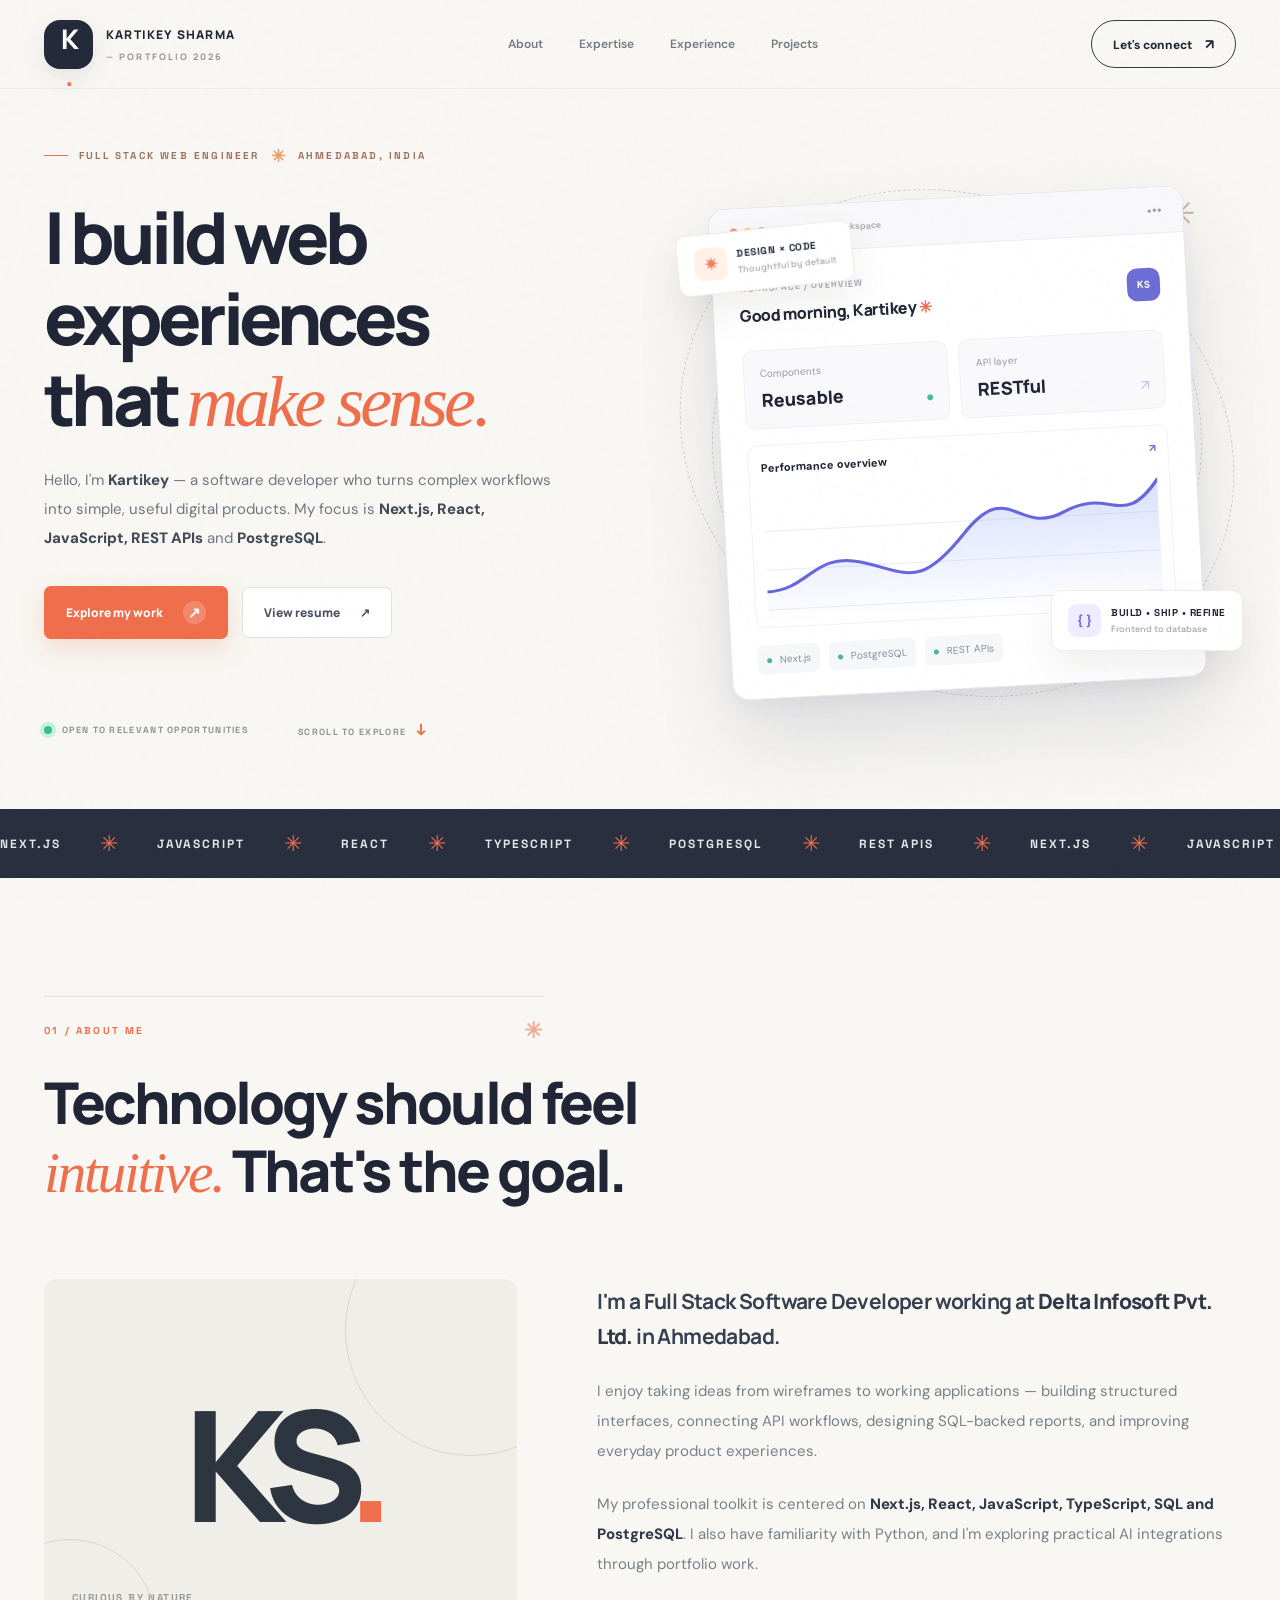
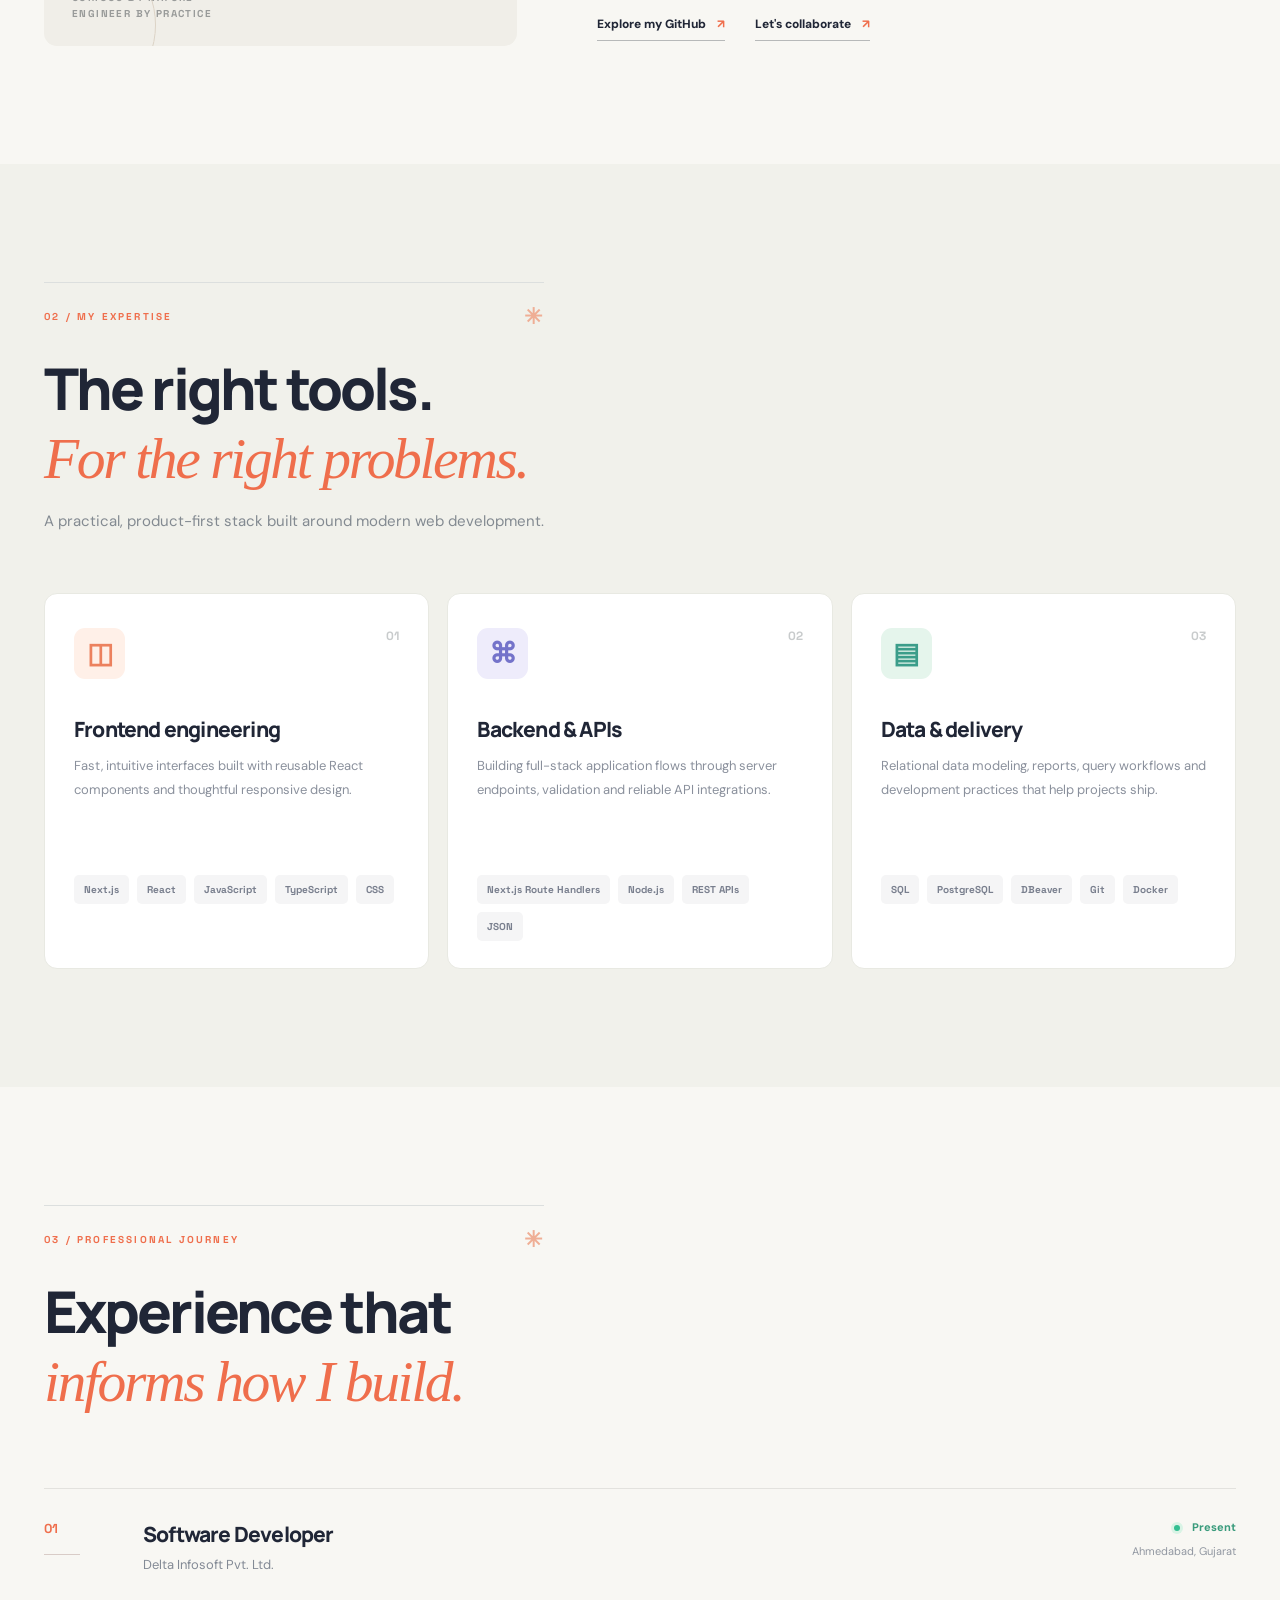
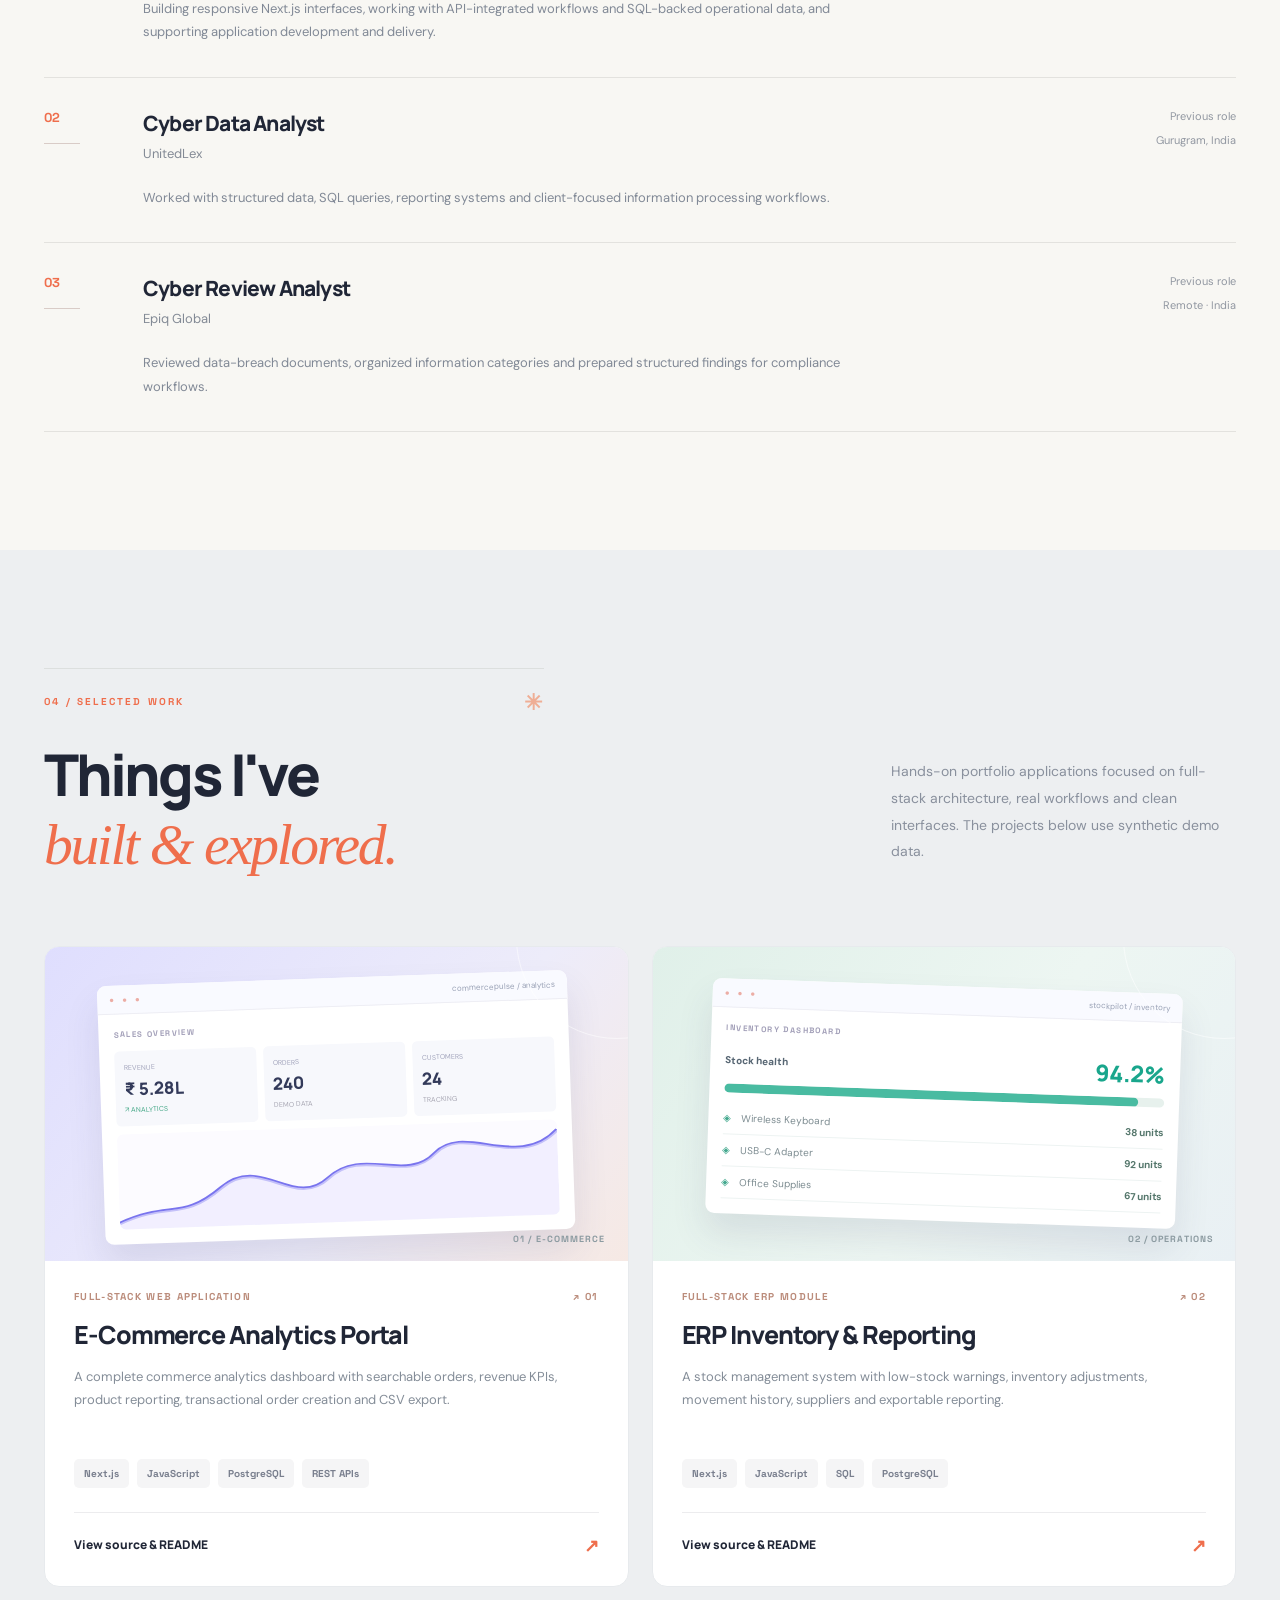
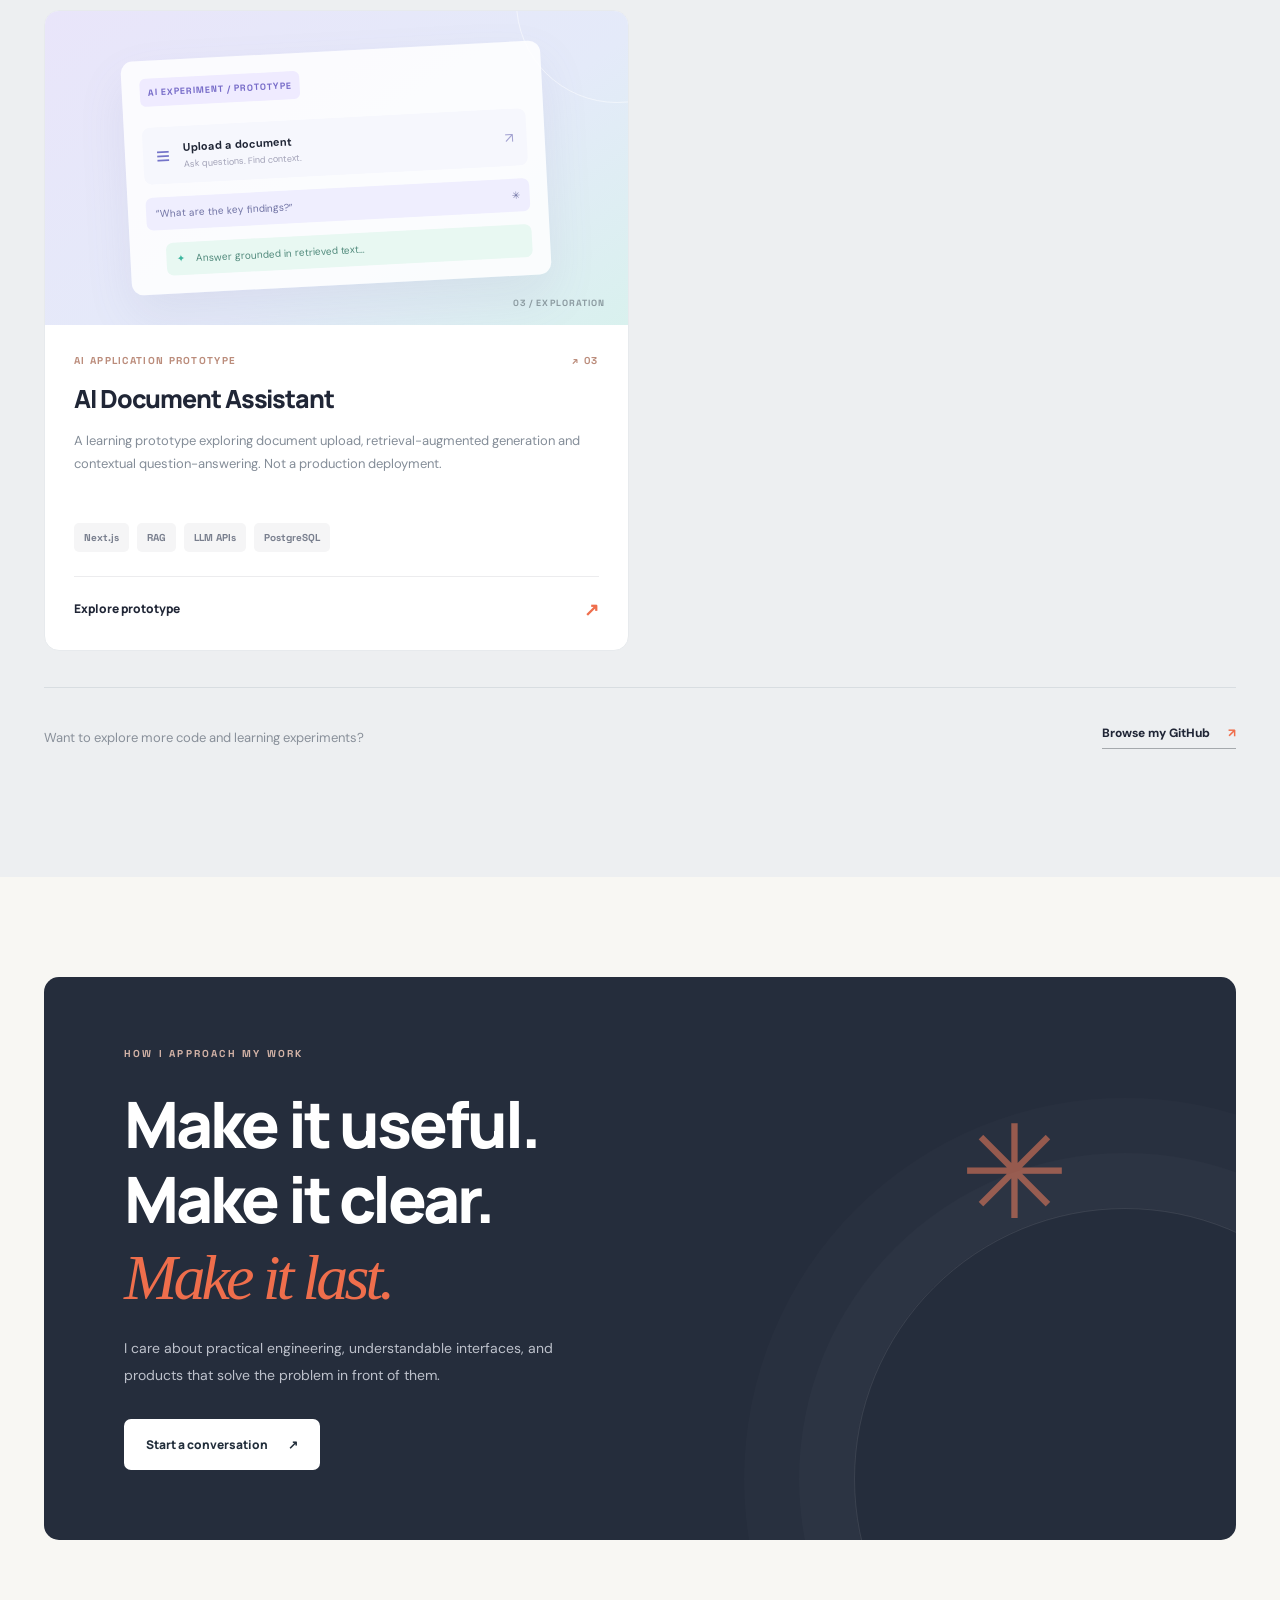
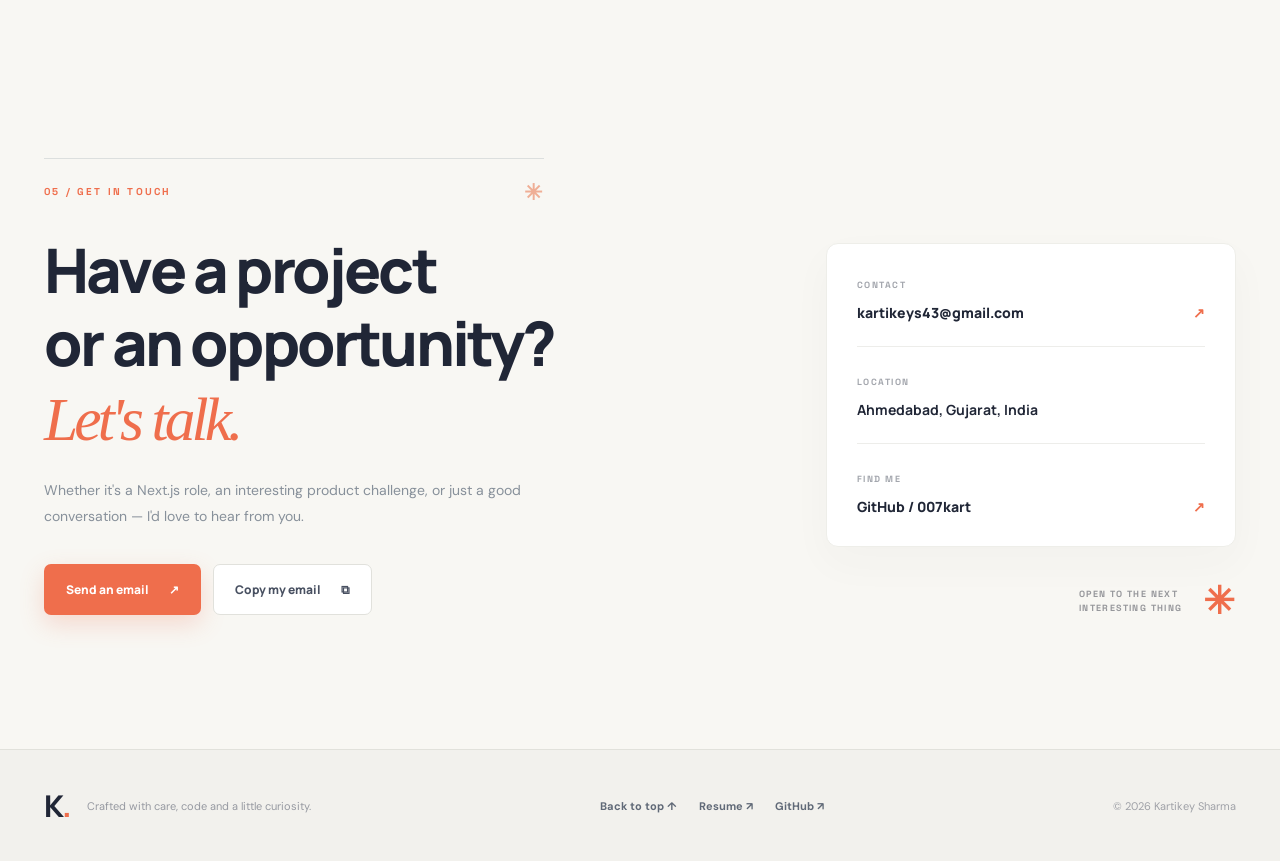
==== commit 928cd6ac: "Rebuild premium animated light portfolio and add updated live-link resume PDF" ====
--- a/index.html
+++ b/index.html
@@ -3,109 +3,66 @@
 <head>
   <meta charset="utf-8">
   <meta name="viewport" content="width=device-width, initial-scale=1">
-  <meta name="theme-color" content="#0a1018">
-  <meta name="description" content="Kartikey Sharma — Full Stack Developer building web applications with Next.js, React, FastAPI, Python, PostgreSQL and a growing focus on AI product engineering.">
+  <meta name="theme-color" content="#f8f7f3">
+  <meta name="description" content="Kartikey Sharma — Next.js Full Stack Developer based in Ahmedabad, India. Exploring thoughtful products, clean interfaces, APIs and modern web engineering.">
+  <meta property="og:title" content="Kartikey Sharma | Next.js Full Stack Developer">
+  <meta property="og:description" content="Building thoughtful web experiences with Next.js, JavaScript, React & PostgreSQL.">
   <meta property="og:type" content="website">
-  <meta property="og:title" content="Kartikey Sharma | Full Stack Developer">
-  <meta property="og:description" content="Full-stack engineering, thoughtful product development, and AI-powered portfolio projects.">
-  <title>Kartikey Sharma | Full Stack Developer</title>
-  <link rel="icon" href="favicon.svg" type="image/svg+xml">
-  <link rel="stylesheet" href="styles.css">
-  <script defer src="script.js"></script>
+  <title>Kartikey Sharma — Full Stack Developer</title>
+  <link rel="icon" href="./favicon.svg" type="image/svg+xml">
+  <link rel="preconnect" href="https://fonts.googleapis.com">
+  <link rel="preconnect" href="https://fonts.gstatic.com" crossorigin>
+  <link href="https://fonts.googleapis.com/css2?family=DM+Sans:wght@400;500;600;700&family=Manrope:wght@400;500;600;700;800&family=Space+Grotesk:wght@400;500;600;700&display=swap" rel="stylesheet">
+  <link rel="stylesheet" href="./styles.css">
 </head>
 <body>
-  <a class="skip-link" href="#main">Skip to content</a>
-  <div class="ambient ambient-one" aria-hidden="true"></div>
-  <div class="ambient ambient-two" aria-hidden="true"></div>
-  <header class="site-header">
-    <nav class="nav container" aria-label="Main navigation">
-      <a class="brand" href="#top" aria-label="Kartikey Sharma, back to top"><span class="brand-mark">K<span class="brand-dot">.</span></span><span class="brand-text">kartikey<span class="brand-muted">/dev</span></span></a>
-      <div class="nav-links">
-        <a href="#work">Projects</a>
-        <a href="#skills">Skills</a>
-        <a href="#journey">Experience</a>
-        <a href="#contact">Contact</a>
+  <div class="reading-progress" id="reading-progress" aria-hidden="true"></div>
+  <div class="page-grain" aria-hidden="true"></div>
+  <header class="site-header" id="top">
+    <nav class="nav container" aria-label="Primary navigation">
+      <a class="wordmark" href="#top" aria-label="Kartikey Sharma homepage"><span class="mark">K<span>.</span></span><span class="wordmark-caption">KARTIKEY SHARMA<span>— PORTFOLIO 2026</span></span></a>
+      <button id="menu-toggle" class="menu-toggle" aria-expanded="false" aria-controls="site-nav-links" aria-label="Toggle navigation"><span></span><span></span></button>
+      <div class="nav-links" id="site-nav-links">
+        <a class="nav-link" href="#about">About</a>
+        <a class="nav-link" href="#expertise">Expertise</a>
+        <a class="nav-link" href="#work">Experience</a>
+        <a class="nav-link" href="#projects">Projects</a>
       </div>
-      <a class="nav-cta" href="mailto:kartikeys43@gmail.com">Let's connect <span aria-hidden="true">↗</span></a>
+      <a class="nav-contact" href="#contact">Let's connect <span aria-hidden="true">↗</span></a>
     </nav>
   </header>
-
-  <main id="main">
-    <section id="top" class="hero container" aria-labelledby="hero-heading">
-      <div class="hero-copy">
-        <div class="eyebrow"><span class="pulse" aria-hidden="true"></span> FULL STACK DEVELOPER <span class="eyebrow-separator">/</span> AHMEDABAD, INDIA</div>
-        <h1 id="hero-heading">Building software<br>that <span class="highlight">makes sense.</span></h1>
-        <p class="hero-lead">I'm <strong>Kartikey Sharma</strong> — a full-stack developer working across intuitive interfaces, reliable APIs, and well-structured data. Currently exploring how to bring <span class="inline-highlight">AI into real products</span>, not just demos.</p>
-        <div class="hero-actions">
-          <a class="button button-primary" href="#work">Explore my work <span aria-hidden="true">↗</span></a>
-          <a class="button button-outline" href="https://github.com/007kart" target="_blank" rel="noopener noreferrer">GitHub profile <span aria-hidden="true">↗</span></a>
-        </div>
-        <div class="hero-notes"><span><span class="mini-dot" aria-hidden="true"></span> Next.js &amp; React</span><span><span class="mini-dot" aria-hidden="true"></span> Python &amp; FastAPI</span><span><span class="mini-dot" aria-hidden="true"></span> SQL &amp; PostgreSQL</span></div>
+  <main>
+    <section class="hero container" aria-labelledby="hero-title">
+      <div class="hero-copy reveal">
+        <div class="eyebrow"><span class="eyebrow-line"></span> FULL STACK WEB ENGINEER <span class="eyebrow-star">✳</span> AHMEDABAD, INDIA</div>
+        <h1 id="hero-title">I build web<br>experiences<br>that <em>make sense<span class="period">.</span></em></h1>
+        <p class="hero-description">Hello, I'm <strong>Kartikey</strong> — a software developer who turns complex workflows into simple, useful digital products. My focus is <strong>Next.js, React, JavaScript, REST APIs</strong> and <strong>PostgreSQL</strong>.</p>
+        <div class="hero-actions"><a class="button button-primary" href="#projects">Explore my work <span class="button-arrow" aria-hidden="true">↗</span></a><a class="button button-secondary" href="./resume.pdf" target="_blank" rel="noreferrer">View resume <span aria-hidden="true">↗</span></a></div>
+        <div class="hero-bottom"><div class="availability"><i></i> OPEN TO RELEVANT OPPORTUNITIES</div><div class="scroll-hint">SCROLL TO EXPLORE <span>↓</span></div></div>
       </div>
-      <div class="hero-visual" aria-label="Illustration of a full stack application architecture">
-        <div class="visual-topline"><span class="window-dots" aria-hidden="true"><i></i><i></i><i></i></span><span>architecture.ts</span><span class="visual-live"><span aria-hidden="true">●</span> portfolio</span></div>
-        <div class="visual-title">From idea to production</div>
-        <p class="visual-subtitle">The layers I enjoy working across.</p>
-        <div class="architecture">
-          <div class="architecture-row"><span class="architecture-number">01</span><div><span class="layer-label">INTERFACE</span><strong>Next.js / React</strong></div><span class="layer-status">UI / UX</span></div>
-          <div class="connection-line" aria-hidden="true"><span></span></div>
-          <div class="architecture-row"><span class="architecture-number">02</span><div><span class="layer-label">API &amp; BUSINESS LOGIC</span><strong>Python / FastAPI</strong></div><span class="layer-status">BACKEND</span></div>
-          <div class="connection-line" aria-hidden="true"><span></span></div>
-          <div class="architecture-row"><span class="architecture-number">03</span><div><span class="layer-label">DATA LAYER</span><strong>SQL / PostgreSQL</strong></div><span class="layer-status">STORAGE</span></div>
-          <div class="connection-line" aria-hidden="true"><span></span></div>
-          <div class="architecture-row ai-row"><span class="architecture-number">04</span><div><span class="layer-label">WHAT I'M EXPLORING</span><strong>LLMs / RAG / AI APIs</strong></div><span class="layer-status accent-status">AI</span></div>
-        </div>
-        <div class="visual-footer"><span><span class="square-symbol" aria-hidden="true">▣</span> build · test · iterate</span><span>v1.0</span></div>
-      </div>
-      <div class="hero-scroll" aria-hidden="true">SCROLL TO EXPLORE <span>↓</span></div>
-    </section>
-
-    <section id="work" class="section projects-section" aria-labelledby="work-heading">
-      <div class="container">
-        <div class="section-heading"><div><p class="section-kicker">01 / SELECTED WORK</p><h2 id="work-heading">Projects built to <em>solve</em>.</h2><p class="section-intro">Three independent portfolio projects — with real code, clear scope, and honest descriptions of what's implemented.</p></div><a class="text-link" href="https://github.com/007kart?tab=repositories" target="_blank" rel="noopener noreferrer">All repositories <span aria-hidden="true">↗</span></a></div>
-        <div class="project-filters" aria-label="Filter projects"><button class="filter active" type="button" data-filter="all" aria-pressed="true">All projects <span>03</span></button><button class="filter" type="button" data-filter="fullstack" aria-pressed="false">Full stack</button><button class="filter" type="button" data-filter="ai" aria-pressed="false">AI exploration</button></div>
-        <div class="projects-grid">
-          <article class="project-card" data-category="fullstack">
-            <div class="project-cover ecommerce-cover" aria-hidden="true"><div class="mock-header"><span></span><span></span><span></span><i>commerce / insights</i></div><div class="mock-graph"><div class="mock-metric"><small>REVENUE OVERVIEW</small><b>Analytics</b><span class="mock-trend">↗ Trends &amp; reports</span></div><div class="bar-chart"><i style="height:32%"></i><i style="height:48%"></i><i style="height:41%"></i><i style="height:66%"></i><i style="height:58%"></i><i style="height:78%"></i><i style="height:69%"></i><i style="height:88%"></i></div></div></div>
-            <div class="project-body"><div class="project-meta"><span>01 / FULL STACK</span><span class="project-label">PORTFOLIO DEMO</span></div><h3>E-Commerce Analytics Portal</h3><p>A dashboard for exploring synthetic order data: sales KPIs, transaction filters, top products, and CSV reporting through a Python API.</p><div class="tech-list"><span>Next.js</span><span>FastAPI</span><span>SQL</span><span>PostgreSQL</span></div><a class="project-link" href="https://github.com/007kart/E-Commerce-Analytics-Portal" target="_blank" rel="noopener noreferrer" aria-label="View E-Commerce Analytics Portal source on GitHub">View source code <span aria-hidden="true">↗</span></a></div>
-          </article>
-          <article class="project-card" data-category="fullstack">
-            <div class="project-cover erp-cover" aria-hidden="true"><div class="mock-header"><span></span><span></span><span></span><i>operations / inventory</i></div><div class="inventory-view"><div class="inventory-title"><span>INVENTORY</span><b>Stock overview</b></div><div class="inventory-item"><span class="inventory-icon">◫</span><span>Product inventory</span><i class="ok-tag">Available</i></div><div class="inventory-item"><span class="inventory-icon">▤</span><span>Warehouse supplies</span><i class="warn-tag">Low stock</i></div><div class="inventory-item"><span class="inventory-icon">◪</span><span>Reorder tracking</span><i class="ok-tag">Updated</i></div></div></div>
-            <div class="project-body"><div class="project-meta"><span>02 / FULL STACK</span><span class="project-label">PORTFOLIO DEMO</span></div><h3>ERP Inventory &amp; Reporting</h3><p>A sample inventory workflow with stock management, low-stock visibility, reporting views, and CSV exports for operational teams.</p><div class="tech-list"><span>Next.js</span><span>React</span><span>FastAPI</span><span>PostgreSQL</span></div><a class="project-link" href="https://github.com/007kart/ERP-Inventory-Reporting-Modul" target="_blank" rel="noopener noreferrer" aria-label="View ERP Inventory Reporting Module source on GitHub">View source code <span aria-hidden="true">↗</span></a></div>
-          </article>
-          <article class="project-card ai-card" data-category="ai">
-            <div class="project-cover ai-cover" aria-hidden="true"><div class="mock-header"><span></span><span></span><span></span><i>documents / assistant</i></div><div class="ai-bubble bubble-question">What does this document say?</div><div class="ai-bubble bubble-response"><span class="ai-spark">✳</span><div><small>DOCUMENT-BASED ANSWER</small><b>Relevant context, cited sources.</b><i></i><i></i><i class="short-line"></i></div></div></div>
-            <div class="project-body"><div class="project-meta"><span>03 / AI + FULL STACK</span><span class="project-label">STARTER PROTOTYPE</span></div><h3>AI Document Assistant</h3><p>An LLM/RAG prototype exploring text extraction, embeddings, pgvector-based retrieval, and document-grounded Q&amp;A.</p><div class="tech-list"><span>Next.js</span><span>Python</span><span>OpenAI API</span><span>pgvector</span></div><a class="project-link" href="https://github.com/007kart/ai-document-assistant" target="_blank" rel="noopener noreferrer" aria-label="View AI Document Assistant source on GitHub">View source code <span aria-hidden="true">↗</span></a></div>
-          </article>
-        </div>
-        <p class="project-disclaimer">Projects are independent portfolio implementations with demo data; not employer-owned source code. Links point to code repositories, not deployed demos.</p>
+      <div class="hero-art reveal" aria-label="Creative illustration of a web development dashboard">
+        <div class="hero-orbit orbit-one"></div><div class="hero-orbit orbit-two"></div><span class="hero-decoration decor-a">✳</span><span class="hero-decoration decor-b">+</span>
+        <div class="art-note art-note-one"><span class="note-icon">✷</span><div>DESIGN × CODE<small>Thoughtful by default</small></div></div>
+        <div class="device-card" id="device-card"><div class="device-chrome"><span class="chrome-dot red"></span><span class="chrome-dot yellow"></span><span class="chrome-dot green"></span><span class="device-chrome-label">portfolio / workspace</span><span class="chrome-options">•••</span></div>
+          <div class="device-inside"><div class="device-top"><div><small>WORKSPACE / OVERVIEW</small><strong>Good morning, Kartikey <span>✳</span></strong></div><span class="tiny-avatar">KS</span></div><div class="mini-kpis"><div><span>Components</span><b>Reusable</b><i class="green-indicator">●</i></div><div><span>API layer</span><b>RESTful</b><i>↗</i></div></div><div class="device-chart"><div class="mini-chart-title">Performance overview <span>↗</span></div><svg viewBox="0 0 410 160" preserveAspectRatio="none" role="img" aria-label="Illustrative blue area chart"><defs><linearGradient id="art-chart" x1="0" x2="0" y1="0" y2="1"><stop offset="0%" stop-color="#8da4fb" stop-opacity=".34"/><stop offset="100%" stop-color="#8da4fb" stop-opacity="0"/></linearGradient></defs><path d="M0 55H410M0 100H410M0 146H410" fill="none" stroke="#e9eaf5"/><path d="M0 125 C43 125 50 82 98 96 S157 132 207 69 S262 77 312 50 S371 76 410 18 L410 160H0Z" fill="url(#art-chart)"/><path d="M0 125 C43 125 50 82 98 96 S157 132 207 69 S262 77 312 50 S371 76 410 18" fill="none" stroke="#6766df" stroke-width="3.5" stroke-linecap="round"/></svg></div><div class="device-pills"><span><i></i> Next.js</span><span><i></i> PostgreSQL</span><span><i></i> REST APIs</span></div></div>
+        </div><div class="art-note art-note-two"><span class="note-icon purple">{ }</span><div>BUILD • SHIP • REFINE<small>Frontend to database</small></div></div>
       </div>
     </section>
-
-    <section id="skills" class="section skills-section" aria-labelledby="skills-heading">
-      <div class="container skills-layout">
-        <div class="skills-intro"><p class="section-kicker">02 / THE TOOLKIT</p><h2 id="skills-heading">A builder's<br><em>toolbox.</em></h2><p>I enjoy working through the entire application lifecycle — from responsive UI and API design to data workflows, testing, and deployment.</p><div class="skills-note"><span class="skills-note-icon">✳</span><p><strong>Currently learning:</strong> LLM integrations, retrieval-augmented generation, evaluation, and production AI patterns.</p></div></div>
-        <div class="skills-cards">
-          <div class="skill-group"><div class="skill-icon">{ }</div><div><h3>Frontend development</h3><p>Next.js · React · TypeScript · JavaScript · Tailwind CSS · HTML / CSS</p></div></div>
-          <div class="skill-group"><div class="skill-icon">⌘</div><div><h3>Backend &amp; APIs</h3><p>Python · FastAPI · Flask · REST APIs · Microservices · API testing</p></div></div>
-          <div class="skill-group"><div class="skill-icon">▤</div><div><h3>Data &amp; databases</h3><p>SQL · PostgreSQL · DBeaver · Schema design · Reporting queries</p></div></div>
-          <div class="skill-group"><div class="skill-icon">↗</div><div><h3>Delivery &amp; workflow</h3><p>Docker · AWS basics · Git / GitHub · CI/CD · Linux · Postman</p></div></div>
-        </div>
-      </div>
-    </section>
-
-    <section id="journey" class="section journey-section" aria-labelledby="journey-heading">
-      <div class="container"><div class="section-heading"><div><p class="section-kicker">03 / MY BACKGROUND</p><h2 id="journey-heading">Experience that <em>connects</em>.</h2><p class="section-intro">Software engineering informed by earlier work with data, analytical workflows, and careful document review.</p></div></div>
-      <div class="timeline">
-        <div class="timeline-item"><div class="timeline-date">MAR 2026 — PRESENT</div><div class="timeline-marker" aria-hidden="true"></div><div class="timeline-info"><div class="timeline-role">Software Developer <span class="current-pill">CURRENT</span></div><div class="timeline-company">Delta Infosoft Pvt. Ltd. <span>· Ahmedabad, Gujarat</span></div><p>Working on full-stack application modules, Next.js interfaces, Python API integrations, and SQL/PostgreSQL-based data workflows.</p></div></div>
-        <div class="timeline-item"><div class="timeline-date">PREVIOUS ROLE</div><div class="timeline-marker" aria-hidden="true"></div><div class="timeline-info"><div class="timeline-role">Cyber Review Analyst</div><div class="timeline-company">Epiq Global</div><p>Reviewed document collections for sensitive-data categories and contributed to structured reporting in compliance-related workflows.</p></div></div>
-        <div class="timeline-item"><div class="timeline-date">PREVIOUS ROLE</div><div class="timeline-marker" aria-hidden="true"></div><div class="timeline-info"><div class="timeline-role">Cyber Data Analyst</div><div class="timeline-company">UnitedLex</div><p>Worked with Python, SQL, data validation and reporting workflows across structured business data.</p></div></div>
-      </div>
-      </div>
-    </section>
-
-    <section id="contact" class="section contact-section" aria-labelledby="contact-heading"><div class="container"><div class="contact-panel"><div class="contact-decor" aria-hidden="true">&lt;/&gt;</div><p class="section-kicker">04 / NEXT STEP</p><h2 id="contact-heading">Let's build something <em>useful.</em></h2><p>Open to connecting about full-stack engineering, backend development, and teams building thoughtful AI-enabled products.</p><div class="contact-buttons"><a class="button button-primary" href="mailto:kartikeys43@gmail.com?subject=Let's%20connect%20%E2%80%94%20portfolio">Send an email <span aria-hidden="true">↗</span></a><a class="button button-outline" href="https://github.com/007kart" target="_blank" rel="noopener noreferrer">See GitHub <span aria-hidden="true">↗</span></a></div><div class="contact-email">kartikeys43@gmail.com <button id="copy-email" type="button" aria-label="Copy email address">Copy <span aria-hidden="true">↗</span></button></div></div></div></section>
+    <section class="ticker" aria-label="Focus technologies"><div class="ticker-track" aria-hidden="true"><span>NEXT.JS</span><i>✳</i><span>JAVASCRIPT</span><i>✳</i><span>REACT</span><i>✳</i><span>TYPESCRIPT</span><i>✳</i><span>POSTGRESQL</span><i>✳</i><span>REST APIS</span><i>✳</i><span>NEXT.JS</span><i>✳</i><span>JAVASCRIPT</span><i>✳</i><span>REACT</span><i>✳</i><span>TYPESCRIPT</span><i>✳</i><span>POSTGRESQL</span><i>✳</i><span>REST APIS</span><i>✳</i></div></section>
+    <section id="about" class="about section container"><div class="section-heading reveal"><div class="section-overline"><span>01 / ABOUT ME</span><span class="small-star">✳</span></div><h2>Technology should feel<br><em>intuitive.</em> That's the goal.</h2></div><div class="about-grid"><div class="about-mark reveal"><span>KS<span>.</span></span><small>CURIOUS BY NATURE<br>ENGINEER BY PRACTICE</small></div><div class="about-body reveal"><p class="lead">I'm a Full Stack Software Developer working at <strong>Delta Infosoft Pvt. Ltd.</strong> in Ahmedabad.</p><p>I enjoy taking ideas from wireframes to working applications — building structured interfaces, connecting API workflows, designing SQL-backed reports, and improving everyday product experiences.</p><p>My professional toolkit is centered on <strong>Next.js, React, JavaScript, TypeScript, SQL and PostgreSQL</strong>. I also have familiarity with Python, and I'm exploring practical AI integrations through portfolio work.</p><div class="about-links"><a href="https://github.com/007kart" target="_blank" rel="noreferrer">Explore my GitHub <span>↗</span></a><a href="mailto:kartikeys43@gmail.com">Let's collaborate <span>↗</span></a></div></div></div></section>
+    <section id="expertise" class="expertise section"><div class="container"><div class="section-heading reveal"><div class="section-overline"><span>02 / MY EXPERTISE</span><span class="small-star">✳</span></div><h2>The right tools.<br><em>For the right problems.</em></h2><p>A practical, product-first stack built around modern web development.</p></div><div class="expertise-grid"><article class="expertise-card reveal"><span class="expertise-num">01</span><div class="expertise-icon">◫</div><h3>Frontend engineering</h3><p>Fast, intuitive interfaces built with reusable React components and thoughtful responsive design.</p><div class="skill-tags"><span>Next.js</span><span>React</span><span>JavaScript</span><span>TypeScript</span><span>CSS</span></div></article><article class="expertise-card reveal"><span class="expertise-num">02</span><div class="expertise-icon">⌘</div><h3>Backend & APIs</h3><p>Building full-stack application flows through server endpoints, validation and reliable API integrations.</p><div class="skill-tags"><span>Next.js Route Handlers</span><span>Node.js</span><span>REST APIs</span><span>JSON</span></div></article><article class="expertise-card reveal"><span class="expertise-num">03</span><div class="expertise-icon">▤</div><h3>Data & delivery</h3><p>Relational data modeling, reports, query workflows and development practices that help projects ship.</p><div class="skill-tags"><span>SQL</span><span>PostgreSQL</span><span>DBeaver</span><span>Git</span><span>Docker</span></div></article></div></div></section>
+    <section id="work" class="experience section container"><div class="section-heading reveal"><div class="section-overline"><span>03 / PROFESSIONAL JOURNEY</span><span class="small-star">✳</span></div><h2>Experience that<br><em>informs how I build.</em></h2></div><div class="timeline"><article class="experience-item reveal"><div class="timeline-index"><span>01</span><i></i></div><div class="timeline-role"><h3>Software Developer</h3><p>Delta Infosoft Pvt. Ltd.</p></div><div class="timeline-meta"><span class="current-status"><i></i> Present</span><span>Ahmedabad, Gujarat</span></div><p class="timeline-description">Building responsive Next.js interfaces, working with API-integrated workflows and SQL-backed operational data, and supporting application development and delivery.</p></article><article class="experience-item reveal"><div class="timeline-index"><span>02</span><i></i></div><div class="timeline-role"><h3>Cyber Data Analyst</h3><p>UnitedLex</p></div><div class="timeline-meta"><span>Previous role</span><span>Gurugram, India</span></div><p class="timeline-description">Worked with structured data, SQL queries, reporting systems and client-focused information processing workflows.</p></article><article class="experience-item reveal"><div class="timeline-index"><span>03</span><i></i></div><div class="timeline-role"><h3>Cyber Review Analyst</h3><p>Epiq Global</p></div><div class="timeline-meta"><span>Previous role</span><span>Remote · India</span></div><p class="timeline-description">Reviewed data-breach documents, organized information categories and prepared structured findings for compliance workflows.</p></article></div></section>
+    <section id="projects" class="projects section"><div class="container"><div class="projects-header reveal"><div class="section-heading"><div class="section-overline"><span>04 / SELECTED WORK</span><span class="small-star">✳</span></div><h2>Things I've<br><em>built & explored.</em></h2></div><p>Hands-on portfolio applications focused on full-stack architecture, real workflows and clean interfaces. The projects below use synthetic demo data.</p></div>
+      <div class="projects-grid"><article class="project-card project-ecommerce reveal" data-tilt><div class="project-visual"><div class="mock-browser"><div class="mock-browser-top"><span class="mock-dots">● ● ●</span><span>commercepulse / analytics</span></div><div class="mock-browser-inner"><div class="mock-small-label">SALES OVERVIEW</div><div class="mock-metric-row"><div><small>REVENUE</small><b>₹ 5.28L</b><span class="mock-trend">↗ ANALYTICS</span></div><div><small>ORDERS</small><b>240</b><span>DEMO DATA</span></div><div><small>CUSTOMERS</small><b>24</b><span>TRACKING</span></div></div><div class="mock-chart"><svg viewBox="0 0 430 130" preserveAspectRatio="none"><path d="M0 105 C50 80 60 105 100 67 S170 96 205 60 S280 70 310 35 S390 60 430 12" fill="none" stroke="#7974ee" stroke-width="4"/><path d="M0 105 C50 80 60 105 100 67 S170 96 205 60 S280 70 310 35 S390 60 430 12V130H0Z" fill="#edeaff" opacity=".65"/></svg></div></div></div><div class="project-visual-label">01 / E-COMMERCE</div></div><div class="project-content"><div class="project-caption">FULL-STACK WEB APPLICATION <span>↗ 01</span></div><h3>E-Commerce Analytics Portal</h3><p>A complete commerce analytics dashboard with searchable orders, revenue KPIs, product reporting, transactional order creation and CSV export.</p><div class="project-tags"><span>Next.js</span><span>JavaScript</span><span>PostgreSQL</span><span>REST APIs</span></div><a class="project-link" href="https://github.com/007kart/E-Commerce-Analytics-Portal" target="_blank" rel="noreferrer">View source & README <span>↗</span></a></div></article>
+        <article class="project-card project-erp reveal" data-tilt><div class="project-visual"><div class="mock-browser erp-mock"><div class="mock-browser-top"><span class="mock-dots">● ● ●</span><span>stockpilot / inventory</span></div><div class="mock-browser-inner"><div class="mock-small-label">INVENTORY DASHBOARD</div><div class="erp-headline"><span>Stock health</span><strong>94.2%</strong></div><div class="erp-progress"><span></span></div><div class="erp-list"><div><i>◈</i><span>Wireless Keyboard</span><b>38 units</b></div><div><i>◈</i><span>USB-C Adapter</span><b>92 units</b></div><div><i>◈</i><span>Office Supplies</span><b>67 units</b></div></div></div></div><div class="project-visual-label">02 / OPERATIONS</div></div><div class="project-content"><div class="project-caption">FULL-STACK ERP MODULE <span>↗ 02</span></div><h3>ERP Inventory & Reporting</h3><p>A stock management system with low-stock warnings, inventory adjustments, movement history, suppliers and exportable reporting.</p><div class="project-tags"><span>Next.js</span><span>JavaScript</span><span>SQL</span><span>PostgreSQL</span></div><a class="project-link" href="https://github.com/007kart/ERP-Inventory-Reporting-Modul" target="_blank" rel="noreferrer">View source & README <span>↗</span></a></div></article>
+        <article class="project-card project-ai reveal" data-tilt><div class="project-visual"><div class="ai-visual"><div class="ai-chip">AI EXPERIMENT / PROTOTYPE</div><div class="ai-document"><span class="ai-doc-lines">≡</span><div><strong>Upload a document</strong><small>Ask questions. Find context.</small></div><span class="ai-doc-arrow">↗</span></div><div class="ai-message">“What are the key findings?” <span>✳</span></div><div class="ai-message ai-reply"><i>✦</i> Answer grounded in retrieved text…</div></div><div class="project-visual-label">03 / EXPLORATION</div></div><div class="project-content"><div class="project-caption">AI APPLICATION PROTOTYPE <span>↗ 03</span></div><h3>AI Document Assistant</h3><p>A learning prototype exploring document upload, retrieval-augmented generation and contextual question-answering. Not a production deployment.</p><div class="project-tags"><span>Next.js</span><span>RAG</span><span>LLM APIs</span><span>PostgreSQL</span></div><a class="project-link" href="https://github.com/007kart/ai-document-assistant" target="_blank" rel="noreferrer">Explore prototype <span>↗</span></a></div></article>
+      </div><div class="more-work reveal"><p>Want to explore more code and learning experiments?</p><a href="https://github.com/007kart" target="_blank" rel="noreferrer">Browse my GitHub <span>↗</span></a></div>
+    </div></section>
+    <section class="approach section container"><div class="approach-banner reveal"><div class="approach-orb" aria-hidden="true">✳</div><div class="eyebrow">HOW I APPROACH MY WORK</div><h2>Make it useful.<br>Make it clear.<br><em>Make it last.</em></h2><p>I care about practical engineering, understandable interfaces, and products that solve the problem in front of them.</p><a class="button button-inverted" href="#contact">Start a conversation <span>↗</span></a></div></section>
+    <section id="contact" class="contact section container"><div class="contact-heading reveal"><div class="section-overline"><span>05 / GET IN TOUCH</span><span class="small-star">✳</span></div><h2>Have a project<br>or an opportunity?<br><em>Let's talk.</em></h2><p>Whether it's a Next.js role, an interesting product challenge, or just a good conversation — I'd love to hear from you.</p><div class="contact-buttons"><a class="button button-primary" href="mailto:kartikeys43@gmail.com">Send an email <span>↗</span></a><button type="button" class="button button-secondary" id="copy-email" data-email="kartikeys43@gmail.com" aria-label="Copy email address">Copy my email <span>⧉</span></button></div></div><div class="contact-side reveal"><div class="contact-card"><span>CONTACT</span><a href="mailto:kartikeys43@gmail.com">kartikeys43@gmail.com <span>↗</span></a><div class="contact-divider"></div><span>LOCATION</span><strong>Ahmedabad, Gujarat, India</strong><div class="contact-divider"></div><span>FIND ME</span><a href="https://github.com/007kart" target="_blank" rel="noreferrer">GitHub / 007kart <span>↗</span></a></div><div class="contact-stamp">OPEN TO THE NEXT<br>INTERESTING THING <span>✳</span></div></div></section>
   </main>
-  <footer class="footer"><div class="container footer-inner"><span><strong>Kartikey Sharma</strong> / Full Stack Developer</span><span>Designed &amp; built with care · <span id="year">2026</span></span><a href="#top">Back to top ↑</a></div></footer>
+  <footer class="site-footer"><div class="container footer-grid"><div class="footer-identity"><span class="footer-mark">K<span>.</span></span><p>Crafted with care, code and a little curiosity.</p></div><div class="footer-links"><a href="#top">Back to top ↑</a><a href="./resume.pdf" target="_blank" rel="noreferrer">Resume ↗</a><a href="https://github.com/007kart" target="_blank" rel="noreferrer">GitHub ↗</a></div><div class="copyright">© <span id="year">2026</span> Kartikey Sharma</div></div></footer>
+  <div id="toast" class="toast" role="status" aria-live="polite"></div>
+  <script src="./script.js" defer></script>
 </body>
 </html>
--- a/styles.css
+++ b/styles.css
@@ -1 +1,9 @@
-:root{--bg:#0a1018;--panel:#101a25;--panel2:#13202d;--paper:#e9f1f1;--body:#a2b5c3;--muted:#708797;--stroke:#213241;--mint:#b6f3d0;--mint2:#75cdaa;--orange:#ffba84;--container:1160px}*{box-sizing:border-box}html{scroll-behavior:smooth;scroll-padding-top:90px}body{margin:0;background:var(--bg);color:var(--paper);font-family:Inter,ui-sans-serif,system-ui,-apple-system,BlinkMacSystemFont,"Segoe UI",sans-serif;line-height:1.6;min-width:320px}button,a{-webkit-tap-highlight-color:transparent}a{color:inherit;text-decoration:none}button{font-family:inherit}button:focus-visible,a:focus-visible{outline:3px solid var(--mint);outline-offset:4px}::selection{background:var(--mint);color:var(--bg)}.container{width:min(var(--container),calc(100% - 72px));margin:0 auto}.skip-link{position:fixed;z-index:1000;top:-100px;left:16px;background:var(--mint);color:var(--bg);padding:12px 16px;border-radius:8px}.skip-link:focus{top:12px}.ambient{pointer-events:none;position:absolute;z-index:-1;filter:blur(4px);border-radius:50%}.ambient-one{width:540px;height:540px;top:-210px;right:-150px;background:radial-gradient(circle,rgba(35,139,117,.11),transparent 68%)}.ambient-two{width:530px;height:530px;top:490px;left:-290px;background:radial-gradient(circle,rgba(49,111,158,.13),transparent 67%)}.site-header{height:82px;border-bottom:1px solid rgba(181,222,216,.09);background:rgba(10,16,24,.88);backdrop-filter:blur(16px);position:sticky;top:0;z-index:50}.nav{height:100%;display:flex;align-items:center;justify-content:space-between;gap:25px}.brand{display:flex;align-items:center;gap:13px;font-size:14px;font-weight:700;letter-spacing:-.02em;white-space:nowrap}.brand-mark{display:grid;place-items:center;width:41px;height:41px;border-radius:12px;border:1px solid rgba(182,243,208,.5);font-size:20px;letter-spacing:-.10em}.brand-dot{color:var(--mint)}.brand-text{font-size:16px}.brand-muted{color:var(--mint);font-weight:500}.nav-links{display:flex;gap:32px;align-items:center}.nav-links a{font-size:13px;color:var(--body);font-weight:600;transition:color .2s}.nav-links a:hover{color:var(--mint)}.nav-cta{padding:10px 17px;border-radius:7px;background:var(--mint);color:#10241e;font-size:13px;font-weight:750;white-space:nowrap;transition:transform .2s,background .2s}.nav-cta:hover,.button-primary:hover{background:#d4ffe5;transform:translateY(-2px)}.nav-cta span,.button span[aria-hidden]{margin-left:10px}.hero{min-height:740px;display:grid;grid-template-columns:minmax(0,1.14fr) minmax(0,.86fr);align-items:center;gap:58px;position:relative;padding-block:88px 128px}.eyebrow,.section-kicker{color:var(--mint2);font-weight:800;font-size:11px;letter-spacing:.19em}.eyebrow{display:flex;align-items:center;gap:10px;white-space:nowrap}.eyebrow-separator{color:#436458}.pulse{width:8px;height:8px;border-radius:50%;background:var(--mint);box-shadow:0 0 0 5px rgba(182,243,208,.1)}.hero h1{font-size:clamp(3.4rem,5.8vw,5.8rem);line-height:1.065;font-weight:750;letter-spacing:-.07em;margin:27px 0 25px}.highlight{color:var(--mint)}.hero-lead{color:var(--body);font-size:17px;max-width:620px;line-height:1.85;margin:0 0 35px}.hero-lead strong{color:var(--paper);font-weight:700}.inline-highlight{color:#d5eade}.hero-actions{display:flex;flex-wrap:wrap;gap:13px}.button{display:inline-flex;align-items:center;justify-content:center;gap:12px;min-height:48px;padding:12px 20px;border-radius:8px;font-weight:750;font-size:13px;transition:transform .2s,background .2s,border-color .2s}.button-primary{background:var(--mint);color:#10241e}.button-outline{border:1px solid #364b58;color:var(--paper)}.button-outline:hover{border-color:var(--mint);transform:translateY(-2px)}.hero-notes{display:flex;flex-wrap:wrap;gap:12px 20px;margin-top:38px;color:#8fa6b5;font-size:11px;font-weight:600}.hero-notes span{white-space:nowrap}.mini-dot{display:inline-block;width:5px;height:5px;background:var(--mint2);border-radius:50%;vertical-align:2px;margin-right:6px}.hero-visual{border:1px solid #344450;background:linear-gradient(151deg,rgba(25,42,53,.9),rgba(12,21,31,.96));box-shadow:0 32px 75px rgba(0,0,0,.31),0 0 0 7px rgba(255,255,255,.014);border-radius:15px;padding:0 25px 21px;transform:rotate(1.6deg);position:relative}.hero-visual:after{content:"";width:92px;height:92px;position:absolute;right:-33px;bottom:-32px;background:radial-gradient(circle,rgba(154,225,190,.18),transparent 70%);z-index:-1}.visual-topline{display:flex;align-items:center;justify-content:space-between;height:59px;border-bottom:1px solid var(--stroke);color:#8fa5b4;font-family:ui-monospace,SFMono-Regular,Consolas,monospace;font-size:11px}.window-dots{display:flex;gap:5px}.window-dots i{width:7px;height:7px;background:#5e707c;border-radius:50%}.window-dots i:first-child{background:#d88988}.window-dots i:nth-child(2){background:#e7b469}.window-dots i:last-child{background:#9ed69b}.visual-live{color:var(--mint2)}.visual-live span{font-size:8px;margin-right:5px}.visual-title{font-size:23px;font-weight:730;letter-spacing:-.04em;margin-top:30px}.visual-subtitle{color:#8298a7;font-size:12px;margin:2px 0 25px}.architecture-row{border:1px solid #30424b;border-radius:9px;display:flex;align-items:center;gap:15px;padding:15px 13px;background:#15232e}.architecture-number{font:12px ui-monospace,SFMono-Regular,Consolas,monospace;color:#688b93}.architecture-row>div{display:flex;flex-direction:column;flex:1}.layer-label{font-size:9px;letter-spacing:.12em;color:#7c929d;font-weight:750}.architecture-row strong{font-size:14px;color:#e5f1ee;font-weight:700}.layer-status{background:#23313b;padding:4px 7px;border-radius:4px;color:#9eafbb;font-size:8px;font-weight:850;letter-spacing:.09em}.connection-line{height:22px;display:flex;align-items:center;justify-content:center}.connection-line span{height:100%;width:1px;background:#547468;position:relative}.connection-line span::after{content:"⌄";position:absolute;bottom:-6px;left:-4px;font-size:11px;color:#b6f3d0}.ai-row{background:rgba(53,112,97,.14);border-color:rgba(182,243,208,.5)}.accent-status{color:#17382b;background:var(--mint)}.visual-footer{display:flex;justify-content:space-between;margin-top:24px;font:10px ui-monospace,SFMono-Regular,Consolas,monospace;color:#89a0ac}.square-symbol{color:var(--mint);font-size:14px}.hero-scroll{position:absolute;bottom:36px;left:0;color:#6e8595;font-size:10px;letter-spacing:.16em;font-weight:750}.hero-scroll span{display:inline-block;margin-left:16px;color:var(--mint);font-size:16px}.section{padding:115px 0;position:relative}.projects-section{background:#0d1520;border-top:1px solid #1d2c39;border-bottom:1px solid #1d2c39}.section-heading{display:flex;align-items:end;justify-content:space-between;gap:25px;margin-bottom:37px}.section-kicker{margin:0 0 19px}.section h2{font-size:clamp(2.35rem,4.2vw,4rem);line-height:1.12;letter-spacing:-.055em;margin:0 0 17px;font-weight:760}.section h2 em{font-style:normal;color:var(--mint)}.section-intro{color:var(--body);font-size:15px;max-width:610px;line-height:1.8;margin:0}.text-link{color:var(--mint);font-weight:750;font-size:13px;white-space:nowrap;padding-bottom:8px}.text-link:hover{text-decoration:underline}.project-filters{display:flex;flex-wrap:wrap;gap:8px;margin:36px 0 23px}.filter{border:1px solid #2b3d4b;color:#92a8b6;border-radius:6px;padding:9px 15px;background:transparent;cursor:pointer;font-size:12px;font-weight:700;transition:all .2s}.filter:hover{border-color:#83bba3;color:#d9e6e1}.filter.active{background:#c0f3d6;border-color:#c0f3d6;color:#11251e}.filter span{opacity:.6;font-size:10px;margin-left:8px}.projects-grid{display:grid;grid-template-columns:repeat(3,minmax(0,1fr));gap:20px}.project-card{border-radius:13px;overflow:hidden;border:1px solid #30404f;background:#111d28;display:flex;flex-direction:column;transition:transform .25s,border-color .25s,box-shadow .25s}.project-card:hover{transform:translateY(-5px);border-color:rgba(182,243,208,.55);box-shadow:0 24px 50px rgba(0,0,0,.24)}.project-card.is-hidden{display:none}.project-cover{height:223px;padding:18px 21px;overflow:hidden;position:relative}.ecommerce-cover{background:radial-gradient(circle at 70% 10%,#327c7a 0%,#193f4e 40%,#162634 86%)}.erp-cover{background:radial-gradient(circle at 80% 0%,#697b67,#2c454a 50%,#1a2d34 100%)}.ai-cover{background:radial-gradient(circle at 30% 0%,#5d567d,#2a3149 50%,#182636 100%)}.mock-header{display:flex;align-items:center;gap:5px;color:#bfced1}.mock-header>span{display:block;width:6px;height:6px;border-radius:50%;background:#b6c3cb;opacity:.6}.mock-header i{font:10px ui-monospace,SFMono-Regular,Consolas,monospace;margin-left:auto;opacity:.8}.mock-graph{margin:18px 2px 0;border-radius:10px;background:rgba(9,25,34,.64);border:1px solid rgba(255,255,255,.15);height:161px;padding:17px;display:flex;justify-content:space-between;gap:5px;box-shadow:0 12px 30px rgba(0,0,0,.13)}.mock-metric small,.inventory-title span,.ai-bubble small{display:block;letter-spacing:.13em;color:#a8c1bb;font-size:9px;font-style:normal}.mock-metric b{font-size:20px;display:block;color:#e7f3ee;margin-top:4px}.mock-trend{color:#baf4d7;font-size:9px}.bar-chart{display:flex;align-items:end;gap:6px;height:100%;min-width:115px}.bar-chart i{display:block;flex:1;min-width:6px;background:linear-gradient(#aff1d0,#589e9a);border-radius:3px 3px 0 0}.inventory-view{margin:20px 1px 0;border:1px solid rgba(255,255,255,.17);border-radius:10px;background:#192b31bf;padding:13px 14px 16px;box-shadow:0 12px 30px rgba(0,0,0,.13)}.inventory-title b{font-size:15px;color:#edf1e9}.inventory-item{display:flex;align-items:center;gap:9px;font-size:10px;color:#d9e9e5;border-bottom:1px solid rgba(255,255,255,.13);padding:7px 0}.inventory-item:last-child{border-bottom:0}.inventory-icon{background:#375a5c;border-radius:4px;padding:2px 5px;color:#b4edda}.inventory-item i{font-size:8px;font-style:normal;margin-left:auto;white-space:nowrap;padding:2px 5px;border-radius:3px}.ok-tag{background:#326456;color:#d0ffe5}.warn-tag{background:#896a44;color:#ffe9b0}.ai-bubble{border:1px solid rgba(255,255,255,.2);border-radius:9px;background:rgba(14,22,36,.63);font-size:11px;color:#eee;padding:11px 14px}.bubble-question{margin:20px 25px 12px 6px}.bubble-response{margin-left:26px;display:flex;gap:9px;min-height:94px}.ai-spark{color:#d6bbff;font-size:19px}.bubble-response b{font-size:11px;display:block;margin:3px 0 9px}.ai-bubble i{display:block;height:4px;border-radius:8px;background:#607389;margin-top:7px;width:96%}.ai-bubble .short-line{width:58%}.project-body{padding:23px;display:flex;flex-direction:column;flex:1}.project-meta{display:flex;justify-content:space-between;gap:8px;font-size:9px;color:#a5deca;letter-spacing:.1em;font-weight:850}.project-label{color:#879ba8;letter-spacing:.06em;font-weight:750;white-space:nowrap}.project-body h3{font-size:21px;line-height:1.3;letter-spacing:-.03em;margin:16px 0 9px;font-weight:760}.project-body p{font-size:13px;color:var(--body);line-height:1.75;margin:0 0 20px}.tech-list{display:flex;flex-wrap:wrap;gap:6px;margin-top:auto}.tech-list span{font-size:10px;border-radius:5px;padding:5px 8px;border:1px solid #344a52;color:#b4cad0}.project-link{margin-top:21px;padding-top:16px;border-top:1px solid #2b3b47;color:var(--mint);font-weight:700;font-size:12px;display:flex;align-items:center;justify-content:space-between}.project-link:hover{text-decoration:underline}.project-disclaimer{color:#687c8d;font-size:11px;margin:22px 0 0;line-height:1.7}.skills-layout{display:grid;grid-template-columns:.77fr 1fr;gap:90px;align-items:start}.skills-intro>p:not(.section-kicker){color:var(--body);font-size:15px;line-height:1.8;max-width:410px}.skills-note{border-top:1px solid var(--stroke);padding-top:22px;margin-top:34px;display:flex;gap:14px;color:#9bb2bf}.skills-note p{font-size:12px;line-height:1.8;margin:0}.skills-note strong{color:var(--paper)}.skills-note-icon{color:var(--mint);font-size:20px}.skills-cards{display:grid;grid-template-columns:1fr 1fr;gap:14px}.skill-group{border:1px solid #273b49;background:linear-gradient(135deg,#121f2b,#0d1721);border-radius:10px;padding:23px;min-height:185px;transition:border-color .2s}.skill-group:hover{border-color:#6b9f8c}.skill-icon{width:38px;height:38px;border-radius:8px;display:grid;place-items:center;background:rgba(182,243,208,.1);color:#a9ead0;font-weight:800;font-size:15px;margin-bottom:20px}.skill-group h3{font-size:14px;margin:0 0 9px;color:#e7f1ec}.skill-group p{font-size:12px;line-height:1.85;margin:0;color:#96aab6}.journey-section{background:#0d1520;border-top:1px solid #1d2c39;border-bottom:1px solid #1d2c39}.timeline{max-width:860px;margin-top:43px}.timeline-item{display:grid;grid-template-columns:150px 28px minmax(0,1fr);gap:22px;min-height:150px}.timeline-date{font-size:10px;letter-spacing:.09em;font-weight:800;color:#8ca5b4;padding-top:3px}.timeline-marker{position:relative}.timeline-marker:before{content:"";width:11px;height:11px;border-radius:50%;background:var(--mint);border:4px solid #263a3a;position:absolute;top:1px;left:4px}.timeline-marker:after{content:"";width:1px;background:#30494e;position:absolute;left:13px;top:24px;bottom:0}.timeline-item:last-child .timeline-marker:after{display:none}.timeline-info{padding-bottom:38px}.timeline-role{font-size:19px;font-weight:750;color:var(--paper);letter-spacing:-.025em}.current-pill{color:#13382a;background:#b6f3d0;font-size:9px;border-radius:4px;letter-spacing:.04em;font-weight:800;padding:4px 7px;margin-left:10px;vertical-align:3px}.timeline-company{font-size:13px;color:var(--mint);font-weight:650;margin-top:2px}.timeline-company span{color:#8aa0b0;font-weight:500}.timeline-info p{font-size:13px;line-height:1.8;color:var(--body);max-width:615px;margin:12px 0 0}.contact-section{padding:115px 0 120px}.contact-panel{background:radial-gradient(circle at 80% 20%,rgba(55,115,100,.19),transparent 48%),linear-gradient(125deg,#152632,#101c27);border:1px solid #2d4748;border-radius:16px;min-height:410px;padding:62px;position:relative;overflow:hidden}.contact-panel h2{max-width:710px}.contact-panel>p:not(.section-kicker){max-width:560px;color:var(--body);font-size:15px;line-height:1.8}.contact-decor{font:900 155px ui-monospace,monospace;color:rgba(182,243,208,.055);position:absolute;right:35px;top:35px;pointer-events:none}.contact-buttons{display:flex;gap:12px;flex-wrap:wrap;margin:28px 0}.contact-email{font-size:12px;color:#9bb2bd;display:flex;align-items:center;gap:15px;flex-wrap:wrap}.contact-email button{background:transparent;border:0;color:var(--mint);cursor:pointer;padding:3px;font-size:12px;font-weight:750}.contact-email button:hover{text-decoration:underline}.footer{border-top:1px solid #213341;padding:25px 0;background:#090f17}.footer-inner{display:flex;align-items:center;justify-content:space-between;gap:20px;color:#7f96a7;font-size:11px}.footer strong{color:#dceae6}.footer a{color:var(--mint)}.footer a:hover{text-decoration:underline}@media(max-width:1050px){.nav-links{gap:18px}.hero{gap:34px;min-height:690px}.hero h1{font-size:clamp(3rem,5.6vw,4.8rem)}.hero-visual{padding-inline:17px}.projects-grid{gap:14px}.project-body{padding:18px}.project-meta{font-size:8px}.skills-layout{gap:45px}}@media(max-width:800px){.container{width:min(100% - 40px,var(--container))}.site-header{height:72px}.nav-links{display:none}.hero{grid-template-columns:1fr;gap:48px;padding-block:68px 105px}.hero h1{font-size:clamp(3.25rem,8.4vw,5.4rem)}.hero-visual{transform:none;width:min(530px,100%);margin-inline:auto}.projects-grid{grid-template-columns:repeat(2,minmax(0,1fr))}.ai-card{grid-column:1 / -1}.ai-card .project-cover{height:225px}.skills-layout{grid-template-columns:1fr;gap:30px}.skills-intro>p:not(.section-kicker){max-width:630px}.footer-inner{flex-wrap:wrap}.section{padding:85px 0}}@media(max-width:550px){.container{width:calc(100% - 32px)}.brand-text{font-size:14px}.brand-mark{width:36px;height:36px}.nav-cta{padding:9px 11px;font-size:11px}.hero{padding-top:58px}.hero h1{font-size:clamp(2.75rem,11.5vw,4.1rem)}.hero-lead{font-size:15px}.eyebrow{font-size:9px;letter-spacing:.09em;white-space:normal}.hero-notes{margin-top:27px}.hero-visual{padding-inline:15px}.architecture-row{gap:10px}.architecture-row strong{font-size:12px}.layer-status{font-size:7px}.section h2{font-size:2.35rem}.section-heading{display:block}.text-link{display:inline-block;margin-top:16px}.projects-grid{grid-template-columns:1fr}.ai-card{grid-column:auto}.project-cover{height:224px}.project-body{padding:22px}.skills-cards{grid-template-columns:1fr}.skill-group{min-height:unset}.timeline-item{grid-template-columns:77px 18px minmax(0,1fr);gap:12px}.timeline-date{font-size:8px}.timeline-role{font-size:15px}.timeline-marker:before{left:0}.timeline-marker:after{left:9px}.timeline-company,.timeline-info p{font-size:11px}.current-pill{display:inline-block;font-size:8px;margin-left:4px}.contact-panel{padding:34px 24px;min-height:unset}.contact-decor{font-size:76px;top:33px;right:12px}.footer-inner{display:block}.footer-inner>*{display:block;margin:6px 0}}@media(prefers-reduced-motion:reduce){html{scroll-behavior:auto}*,*:before,*:after{transition:none!important;animation:none!important}}
+@import url('https://fonts.googleapis.com/css2?family=DM+Sans:wght@400;500;600;700&family=Manrope:wght@400;500;600;700;800&family=Space+Grotesk:wght@400;500;600;700&display=swap');
+:root{--cream:#f8f7f3;--paper:#fff;--ink:#202636;--inksoft:#4c5362;--muted:#777e8e;--coral:#ef6e4c;--coral-light:#fff0e9;--line:#e8e8e3;--lav:#f2eefb;--blue:#7573d5;--mint:#d4eee8;--green:#2b9c82;--radius:18px}*{box-sizing:border-box}html{scroll-behavior:smooth}body{margin:0;background:var(--cream);font-family:'DM Sans',sans-serif;color:var(--ink);-webkit-font-smoothing:antialiased;overflow-x:hidden}body,button,input{font-size:14px}a{text-decoration:none;color:inherit}button{font:inherit;cursor:pointer}::selection{background:#f9d1c2;color:var(--ink)}.container{width:min(1230px,calc(100% - 88px));margin:0 auto}.reading-progress{position:fixed;z-index:200;width:0;height:3px;top:0;left:0;background:var(--coral);transition:width .1s linear}.page-grain{pointer-events:none;position:fixed;inset:0;opacity:.045;z-index:80;background-image:url("data:image/svg+xml,%3Csvg viewBox='0 0 160 160' xmlns='http://www.w3.org/2000/svg'%3E%3Cfilter id='n'%3E%3CfeTurbulence type='fractalNoise' baseFrequency='.71' numOctaves='3' stitchTiles='stitch'/%3E%3C/filter%3E%3Crect width='100%25' height='100%25' filter='url(%23n)' opacity='.24'/%3E%3C/svg%3E")}.site-header{position:sticky;top:0;z-index:60;background:#f8f7f3dd;border-bottom:1px solid #e9e8e2aa;backdrop-filter:blur(18px)}.nav{height:88px;display:flex;align-items:center;justify-content:space-between;gap:20px}.wordmark{display:flex;align-items:center;gap:13px}.mark{width:49px;height:49px;border-radius:16px;background:#242a39;color:#fff;font:800 27px 'Manrope',sans-serif;display:grid;place-items:center;letter-spacing:-2px;box-shadow:0 8px 23px #1e293a18}.mark span,.footer-mark span{color:var(--coral)}.wordmark-caption{font:800 12px 'Manrope',sans-serif;letter-spacing:1.2px}.wordmark-caption>span{display:block;color:#9a9b9c;letter-spacing:2.1px;font-size:9px;margin-top:7px}.nav-links{display:flex;align-items:center;gap:36px;margin-left:auto;margin-right:auto}.nav-link{color:#747982;font-weight:600;font-size:12px;position:relative;padding:10px 0;transition:color .2s}.nav-link::after{position:absolute;content:'';width:0;height:2px;background:var(--coral);bottom:4px;left:0;transition:width .2s}.nav-link:hover,.nav-link.active{color:var(--ink)}.nav-link:hover::after,.nav-link.active::after{width:100%}.nav-contact{border:1px solid #303b4a;padding:14px 21px;border-radius:26px;font-weight:800;font-size:12px;white-space:nowrap;transition:background .2s,color .2s}.nav-contact span{margin-left:10px;font-size:14px}.nav-contact:hover{background:var(--ink);color:white}.menu-toggle{display:none}.hero{min-height:720px;display:grid;grid-template-columns:1fr .92fr;gap:28px;align-items:center;padding-top:55px;padding-bottom:68px}.hero-copy{position:relative;z-index:5}.eyebrow,.section-overline{font:800 10px 'Space Grotesk',sans-serif;letter-spacing:2.2px;display:flex;align-items:center;gap:11px}.eyebrow{color:#a3725f}.eyebrow-line{display:block;width:24px;height:1px;background:var(--coral)}.eyebrow-star{color:#ea9c66;font-size:17px}.hero h1{font-family:Manrope,sans-serif;letter-spacing:-4.7px;font-size:clamp(52px,5.6vw,79px);line-height:1.13;margin:30px 0 23px;font-weight:800}.hero h1 em,.section-heading h2 em,.approach-banner h2 em,.contact h2 em{font-family:Georgia,'Times New Roman',serif;font-weight:400;letter-spacing:-3.9px;color:var(--coral);font-style:italic}.period{font-style:normal}.hero-description{color:#717782;line-height:1.95;font-size:15px;max-width:515px}.hero-description strong{font-weight:800;color:#414957}.hero-actions{display:flex;flex-wrap:wrap;align-items:center;gap:14px;margin-top:33px}.button{display:inline-flex;align-items:center;justify-content:center;gap:20px;min-height:51px;padding:14px 21px;border-radius:7px;font:800 12px Manrope,sans-serif;white-space:nowrap;transition:transform .22s,box-shadow .22s,background .22s;border:1px solid transparent}.button:hover{transform:translateY(-3px)}.button-primary{background:var(--coral);color:white;box-shadow:0 9px 25px #ef6e4c38}.button-primary:hover{box-shadow:0 13px 34px #ef6e4c50;background:#e86143}.button-arrow{display:inline-grid;place-items:center;width:23px;height:23px;border-radius:50%;background:#ffffff30;font-size:15px}.button-secondary{background:#fff;border:1px solid #e1e1dc;color:#485061}.button-secondary:hover{border-color:var(--ink)}.hero-bottom{display:flex;align-items:center;gap:50px;margin-top:80px;font:800 9px 'Space Grotesk',sans-serif;color:#8d9497;letter-spacing:1.3px}.availability{display:flex;align-items:center;gap:10px}.availability i,.current-status i{display:inline-block;width:8px;height:8px;border-radius:50%;background:#33bf91;box-shadow:0 0 0 4px #c6f0df}.scroll-hint span{margin-left:7px;color:var(--coral);font-size:16px}.hero-art{position:relative;height:590px;display:grid;place-items:center;perspective:1100px}.hero-art::before{content:'';position:absolute;width:410px;height:410px;background:radial-gradient(circle,#f5e1d7 0%,#e7e8f7 55%,transparent 71%);filter:blur(22px);opacity:.8}.hero-orbit{position:absolute;border:1px dashed #d1d0d0;border-radius:50%;width:490px;height:490px;transform:rotate(-20deg)}.orbit-two{width:570px;height:490px;transform:rotate(27deg)}.hero-decoration{position:absolute;color:#d0b3a1;font-size:39px}.decor-a{top:40px;right:40px;animation:spin 28s linear infinite}.decor-b{bottom:48px;left:70px;font-size:26px}.device-card{width:min(475px,94%);position:relative;background:#fff;border-radius:17px;border:1px solid #e8e6f1;box-shadow:0 42px 80px #333e6a21,0 9px 20px #333e6a0d;z-index:3;transform:rotate(-3deg);transition:transform .35s ease;overflow:hidden}.device-chrome{background:#f8f8fa;height:46px;display:flex;align-items:center;gap:6px;border-bottom:1px solid #ededf2;padding:0 20px}.chrome-dot{width:8px;height:8px;border-radius:50%}.chrome-dot.red{background:#f39790}.chrome-dot.yellow{background:#f8d08d}.chrome-dot.green{background:#8fd3bc}.device-chrome-label{margin-left:14px;font:600 9px 'Space Grotesk';color:#a6a9b3}.chrome-options{margin-left:auto;color:#9a9dad}.device-inside{padding:28px 26px 24px}.device-top{display:flex;align-items:center;justify-content:space-between}.device-top small{display:block;color:#aaaabb;font:800 9px 'Space Grotesk';letter-spacing:1px;margin-bottom:10px}.device-top strong{font:800 16px Manrope;letter-spacing:-.5px}.device-top strong span{color:var(--coral)}.tiny-avatar{width:33px;height:33px;display:grid;place-items:center;color:#fff;background:#6d6dd6;border-radius:10px;font-size:10px;font-weight:800}.mini-kpis{display:grid;grid-template-columns:1fr 1fr;gap:11px;margin-top:24px}.mini-kpis>div{background:#f9f9fc;border:1px solid #f0f0f5;border-radius:10px;padding:16px;position:relative}.mini-kpis span{display:block;color:#969aad;font-size:10px}.mini-kpis b{display:block;margin-top:8px;font:800 18px Manrope}.mini-kpis i{color:#c1bee9;position:absolute;right:14px;bottom:14px;font-style:normal}.mini-kpis .green-indicator{color:#46bd9a}.device-chart{margin-top:16px;border:1px solid #f2f2f6;border-radius:10px;padding:15px 12px 5px}.mini-chart-title{font-size:11px;font-weight:800;display:flex;justify-content:space-between}.mini-chart-title span{color:var(--blue)}.device-chart svg{height:138px;width:100%;display:block;margin-top:9px}.device-pills{display:flex;gap:9px;margin-top:17px;flex-wrap:wrap}.device-pills span{font-size:10px;color:#8590a0;padding:8px 9px;background:#f5f7f9;border-radius:6px}.device-pills i{display:inline-block;width:5px;height:5px;border-radius:50%;background:#49b49c;margin-right:5px}.art-note{position:absolute;z-index:6;display:flex;align-items:center;gap:10px;background:#fff;border:1px solid #f4ebe4;box-shadow:0 18px 35px #6e636019;border-radius:11px;padding:13px 16px;animation:float 5s ease-in-out infinite}.art-note-one{top:80px;left:-1px;transform:rotate(-6deg)}.art-note-two{right:-6px;bottom:87px;animation-delay:-2.5s}.note-icon{height:33px;width:33px;display:grid;place-items:center;color:#f27b58;background:#fff2e9;border-radius:9px;font-size:19px}.note-icon.purple{color:#7571d9;background:#efedff;font-size:13px;font-weight:800}.art-note>div{font:800 10px 'Space Grotesk';letter-spacing:.5px}.art-note small{display:block;margin-top:4px;color:#a6a5af;letter-spacing:0;font-size:9px;font-weight:500}.ticker{width:100%;overflow:hidden;background:#292f3f;color:white;padding:20px 0;white-space:nowrap}.ticker-track{display:flex;gap:39px;width:max-content;animation:marquee 36s linear infinite;align-items:center}.ticker span{font:800 12px 'Space Grotesk';letter-spacing:2px;color:#e4e5e6}.ticker i{font-size:22px;font-style:normal;color:var(--coral)}.section{padding-top:118px;padding-bottom:118px}.section-heading h2{font:800 clamp(41px,4.5vw,64px)/1.18 Manrope,sans-serif;letter-spacing:-2.9px;margin:25px 0 0}.section-heading h2 em{letter-spacing:-2.4px}.section-overline{color:#8a8f99;justify-content:space-between;max-width:500px;border-top:1px solid #dcdfde;padding-top:19px}.section-overline span:first-child{color:var(--coral)}.small-star{font-size:22px;color:#efae95}.about-grid{display:grid;grid-template-columns:1fr 1.35fr;gap:80px;margin-top:72px}.about-mark{min-height:275px;background:#f0eee8;position:relative;overflow:hidden;border-radius:13px;display:flex;align-items:center;justify-content:center;flex-direction:column}.about-mark::before{content:'';position:absolute;width:250px;height:250px;border:1px solid #ddd4c7;border-radius:50%;top:-75px;right:-80px}.about-mark::after{content:'';position:absolute;width:170px;height:170px;border:1px solid #dcd3c6;border-radius:50%;bottom:-65px;left:-60px}.about-mark>span{font:800 154px Manrope;letter-spacing:-17px;color:#2d3540;line-height:1}.about-mark>span span{color:var(--coral)}.about-mark small{position:absolute;bottom:24px;left:28px;font:800 10px/1.6 'Space Grotesk';letter-spacing:1.4px;color:#989a99}.about-body{padding:5px 0}.about-body p{font-size:15px;color:#78808a;line-height:2;margin:0 0 23px}.about-body p.lead{font:700 21px/1.65 Manrope;color:#364050;letter-spacing:-.6px;margin-bottom:23px}.about-body strong{color:#313848;font-weight:800}.about-links{display:flex;align-items:center;flex-wrap:wrap;gap:30px;margin-top:37px}.about-links a{font-size:12px;font-weight:800;border-bottom:1px solid #b7b9b9;padding-bottom:8px}.about-links span{margin-left:8px;color:var(--coral)}.expertise{background:#f1f1eb}.expertise .section-heading>p{font-size:15px;color:#838a91;margin-top:18px}.expertise-grid{display:grid;grid-template-columns:repeat(3,1fr);gap:18px;margin-top:62px}.expertise-card{background:white;padding:34px 29px 27px;border:1px solid #e8e9e2;border-radius:13px;min-height:330px;transition:transform .3s,box-shadow .3s}.expertise-card:hover{transform:translateY(-7px);box-shadow:0 18px 36px #292b3814}.expertise-num{float:right;color:#c8cbcc;font:800 12px 'Space Grotesk'}.expertise-icon{display:grid;place-items:center;background:#fff0e8;color:#ec815e;width:51px;height:51px;border-radius:11px;font-size:28px;font-weight:700;margin-bottom:36px}.expertise-card:nth-child(2) .expertise-icon{color:#7473ca;background:#eeecfb}.expertise-card:nth-child(3) .expertise-icon{color:#3b9d8a;background:#e5f5ec}.expertise-card h3{font:800 21px Manrope;letter-spacing:-.8px;margin:0 0 11px}.expertise-card p{color:#8a909c;line-height:1.85;font-size:13px;min-height:94px;margin:0}.skill-tags,.project-tags{display:flex;flex-wrap:wrap;gap:8px}.skill-tags{margin-top:27px}.skill-tags span,.project-tags span{font:700 10px 'Space Grotesk';color:#797f8e;padding:8px 10px;background:#f5f5f6;border-radius:5px}.experience .section-heading{max-width:780px}.timeline{margin-top:72px;border-top:1px solid #e3e2de}.experience-item{display:grid;grid-template-columns:75px 1fr 220px;gap:24px;border-bottom:1px solid #e3e2de;padding:31px 0 33px;position:relative}.timeline-index{color:var(--coral);font:800 13px 'Space Grotesk'}.timeline-index i{display:block;width:36px;height:1px;background:#d9ccc7;margin-top:17px}.timeline-role h3{font:800 21px Manrope;letter-spacing:-.8px;margin:0 0 8px}.timeline-role p{margin:0;color:#838a95;font-size:13px}.timeline-meta{font-size:11px;color:#9197a1;display:flex;flex-direction:column;gap:10px;align-items:flex-end}.current-status{font-weight:800;color:#3a9b7c}.current-status i{height:6px;width:6px;margin-right:9px;box-shadow:0 0 0 3px #d9f3e5}.timeline-description{grid-column:2/-1;margin:0;max-width:720px;line-height:1.8;color:#818996;font-size:13px}.projects{background:#edeff1}.projects-header{display:flex;justify-content:space-between;gap:50px;align-items:end;margin-bottom:67px}.projects-header .section-heading{flex:1}.projects-header>p{width:345px;color:#89909d;font-size:14px;line-height:1.9}.projects-grid{display:grid;grid-template-columns:1fr 1fr;gap:23px}.project-card{background:white;border-radius:15px;overflow:hidden;border:1px solid #e7eaed;transition:transform .3s,box-shadow .3s}.project-card:hover{transform:translateY(-7px);box-shadow:0 18px 45px #26364c1b}.project-visual{height:314px;position:relative;overflow:hidden;display:grid;place-items:center;padding:30px}.project-ecommerce .project-visual{background:linear-gradient(130deg,#dfdefe,#edecfa 60%,#f6e9e4)}.project-erp .project-visual{background:linear-gradient(125deg,#e0f0e9,#edf6f2 55%,#e9f0f4)}.project-ai .project-visual{background:linear-gradient(145deg,#e9e5fa,#e4eaf9 60%,#d9f1ee)}.project-visual::after{content:'';position:absolute;width:200px;height:200px;border:1px solid #ffffff83;border-radius:50%;right:-90px;top:-110px}.mock-browser{width:100%;max-width:470px;background:#fff;border-radius:9px;box-shadow:0 20px 35px #41416d1d;transform:rotate(-2deg) translateY(4px);overflow:hidden;transition:transform .3s}.project-card:hover .mock-browser{transform:rotate(0deg) translateY(-6px)}.mock-browser-top{height:29px;display:flex;justify-content:space-between;align-items:center;padding:0 12px;background:#f9faff;border-bottom:1px solid #eeeef4;font-size:8px;color:#99a1b5}.mock-dots{color:#ecada5;font-size:8px;letter-spacing:3px}.mock-browser-inner{padding:15px}.mock-small-label{font:800 8px 'Space Grotesk';letter-spacing:1.4px;color:#a29fb8}.mock-metric-row{display:grid;grid-template-columns:repeat(3,1fr);gap:7px;margin-top:12px}.mock-metric-row>div{padding:12px 9px;background:#f7f8fc;border-radius:5px}.mock-metric-row small{display:block;font-size:7px;color:#a4a6bd}.mock-metric-row b{display:block;font:800 17px Manrope;margin:5px 0;color:#333a5a}.mock-metric-row span{display:block;font-size:7px;color:#a9a8b4}.mock-metric-row span.mock-trend{color:#48a989}.mock-chart{margin-top:8px;background:#fcfbff;border-radius:6px;height:95px;overflow:hidden}.mock-chart svg{width:100%;height:110px}.erp-mock{transform:rotate(2deg)}.erp-headline{display:flex;justify-content:space-between;align-items:center;margin-top:11px}.erp-headline span{font-weight:800;color:#586774;font-size:10px}.erp-headline strong{color:#19a68c;font:800 23px Manrope}.erp-progress{height:9px;border-radius:6px;background:#e7f1ed;margin-top:8px;overflow:hidden}.erp-progress span{display:block;width:94%;height:100%;background:#49bba1;border-radius:6px}.erp-list{margin-top:10px}.erp-list>div{display:flex;align-items:center;gap:10px;padding:9px 0;border-bottom:1px solid #edf3f2;font-size:10px}.erp-list>div i{font-style:normal;color:#43a88e}.erp-list span{flex:1;color:#7d8c91}.erp-list b{color:#54766b}.project-visual-label{position:absolute;bottom:16px;right:22px;font:800 9px 'Space Grotesk';letter-spacing:1.1px;color:#8c9ba1}.project-content{padding:29px}.project-caption{font:800 10px 'Space Grotesk';letter-spacing:1.3px;color:#bb8c7b;display:flex;align-items:center;justify-content:space-between}.project-content h3{font:800 25px Manrope;letter-spacing:-1.1px;margin:14px 0 11px}.project-content p{color:#848d98;line-height:1.8;font-size:13px;min-height:70px}.project-tags{margin:24px 0}.project-link{display:inline-flex;justify-content:space-between;align-items:center;width:100%;font:800 12px Manrope;border-top:1px solid #ececee;padding-top:20px}.project-link>span{color:var(--coral);font-size:18px;transition:transform .2s}.project-link:hover>span{transform:translate(3px,-3px)}.ai-visual{background:#ffffffd9;border-radius:12px;min-height:233px;padding:18px;width:93%;max-width:420px;transform:rotate(-3deg);box-shadow:0 22px 48px #71779c1a}.ai-chip{font:800 9px 'Space Grotesk';color:#766bc8;background:#efebff;display:inline-block;padding:8px;border-radius:6px;letter-spacing:1px}.ai-document{display:flex;align-items:center;gap:13px;margin-top:21px;padding:13px;background:#f6f7fd;border-radius:8px}.ai-doc-lines{font-size:24px;color:#7474c9}.ai-document div{flex:1}.ai-document strong,.ai-document small{display:block}.ai-document strong{font-size:11px}.ai-document small{font-size:9px;color:#a2a2b7;margin-top:4px}.ai-doc-arrow{color:#a3a2d1}.ai-message{background:#efeefe;margin-top:13px;border-radius:7px;padding:10px;color:#6f72a3;font-size:10px}.ai-message span{float:right}.ai-message.ai-reply{margin-left:18px;background:#e8f8f2;color:#518a7c}.ai-reply i{color:#3cb69e;font-style:normal;margin-right:8px}.more-work{display:flex;justify-content:space-between;align-items:center;border-top:1px solid #d8dde1;margin-top:36px;padding-top:28px}.more-work p{color:#89909a;font-size:13px}.more-work a{font-weight:800;font-size:12px;border-bottom:1px solid #a5a9ad;padding:0 0 7px}.more-work span{color:var(--coral);margin-left:15px}.approach{padding-top:100px;padding-bottom:100px}.approach-banner{background:#252d3c;color:#fff;border-radius:15px;padding:70px 80px;position:relative;overflow:hidden}.approach-banner::after{content:'';position:absolute;right:-160px;bottom:-210px;border-radius:50%;width:540px;height:540px;border:1px solid #ffffff19;box-shadow:0 0 0 55px #ffffff05,0 0 0 110px #ffffff04;pointer-events:none}.approach-orb{position:absolute;right:14%;top:20%;font-size:130px;color:#f17a588c;animation:slowBob 6s ease-in-out infinite}.approach-banner .eyebrow{color:#d3b3a7}.approach-banner h2{font:800 clamp(42px,5vw,64px)/1.18 Manrope;letter-spacing:-2.9px;margin:26px 0 20px;position:relative;z-index:2}.approach-banner p{color:#bdc1cb;font-size:14px;line-height:1.9;max-width:460px;margin:0 0 30px}.button-inverted{color:#222e3b;background:#fff}.contact{display:grid;grid-template-columns:1.35fr .8fr;gap:90px}.contact h2{font:800 clamp(42px,4.8vw,67px)/1.2 Manrope;letter-spacing:-2.8px;margin:27px 0 20px}.contact-heading>p{color:#87909a;font-size:14px;line-height:1.9;max-width:480px}.contact-buttons{display:flex;gap:12px;flex-wrap:wrap;margin-top:34px}.contact-side{padding-top:85px}.contact-card{background:#fff;border:1px solid #eeeee9;border-radius:12px;padding:30px;box-shadow:0 16px 42px #30394308}.contact-card>span{font:800 9px 'Space Grotesk';letter-spacing:1.5px;color:#a3a6ad}.contact-card>a,.contact-card>strong{font:800 14px Manrope;display:flex;align-items:center;justify-content:space-between;margin-top:11px;word-break:break-word}.contact-card>a>span{color:var(--coral)}.contact-card>strong{font-weight:700}.contact-divider{height:1px;background:#ededea;margin:24px 0}.contact-stamp{margin-top:24px;font:800 9px/1.6 'Space Grotesk';letter-spacing:1.4px;display:flex;justify-content:flex-end;gap:20px;align-items:center;color:#96979b}.contact-stamp span{color:var(--coral);font-size:38px}.site-footer{border-top:1px solid #e1e1db;background:#f2f1ed;padding:35px 0}.footer-grid{display:flex;justify-content:space-between;align-items:center;gap:20px}.footer-identity{display:flex;align-items:center;gap:17px}.footer-mark{font:800 30px Manrope;letter-spacing:-2px}.footer-identity p{color:#9699a1;font-size:11px}.footer-links{display:flex;align-items:center;gap:22px;font-size:11px;font-weight:700;color:#606977}.footer-links a:hover{color:var(--coral)}.copyright{font-size:11px;color:#9fa1a7}.toast{position:fixed;bottom:25px;right:25px;z-index:99;background:#293547;color:#fff;padding:14px 20px;border-radius:8px;font-weight:700;font-size:12px;box-shadow:0 12px 35px #313e5448;transform:translateY(30px);opacity:0;pointer-events:none;transition:transform .25s,opacity .25s}.toast.visible{transform:translateY(0);opacity:1}.reveal{opacity:0;transform:translateY(28px);transition:opacity .7s cubic-bezier(.2,.9,.3,1),transform .7s cubic-bezier(.2,.9,.3,1)}.reveal.visible{opacity:1;transform:translateY(0)}.project-card.reveal.visible:hover{transform:translateY(-7px)}.art-note{will-change:transform}@keyframes marquee{to{transform:translateX(-50%)}}@keyframes spin{to{transform:rotate(360deg)}}@keyframes float{0%,100%{translate:0 0}50%{translate:0 -11px}}@keyframes slowBob{0%,100%{transform:rotate(-12deg) translateY(0)}50%{transform:rotate(8deg) translateY(-20px)}}
+@media(max-width:1160px){.container{width:min(1130px,calc(100% - 58px))}.hero h1{font-size:clamp(49px,5.45vw,72px)}.hero-art{height:540px}.hero-orbit{width:410px;height:410px}.orbit-two{width:470px;height:420px}.art-note-one{left:-10px;top:60px}.art-note-two{right:-15px;bottom:65px}.nav-links{gap:24px}.expertise-card{padding:27px 23px}.about-grid{gap:50px}.contact{gap:40px}}
+@media(max-width:900px){.nav{height:72px}.nav-links{gap:16px}.nav-contact{padding:11px 14px}.wordmark-caption{display:none}.hero{grid-template-columns:1fr;min-height:auto;padding-top:65px;padding-bottom:46px}.hero h1{font-size:clamp(53px,8vw,78px)}.hero-copy{max-width:710px}.hero-art{height:550px;margin-top:5px;max-width:630px;width:100%;justify-self:center}.hero-bottom{margin-top:50px}.about-grid{grid-template-columns:1fr 1.4fr;gap:35px}.expertise-grid{grid-template-columns:1fr 1fr}.expertise-card:last-child{grid-column:1/-1}.experience-item{grid-template-columns:50px 1fr 140px}.projects-header{align-items:flex-start}.projects-header>p{max-width:280px}.project-content h3{font-size:21px}.contact{grid-template-columns:1fr 1fr;gap:30px}.contact-card{padding:22px}.contact-card>a{font-size:12px}}
+@media(max-width:720px){.container{width:calc(100% - 38px)}.nav{height:69px}.mark{width:43px;height:43px}.nav-links{display:none;position:absolute;left:19px;right:19px;top:66px;background:#fff;border:1px solid #ece8e5;box-shadow:0 16px 35px #1e283b20;border-radius:12px;padding:16px;flex-direction:column;align-items:stretch;gap:0}.nav-links.open{display:flex}.nav-link{padding:12px 6px}.menu-toggle{display:flex;flex-direction:column;gap:5px;align-items:center;justify-content:center;width:40px;height:40px;border:1px solid #dadcda;border-radius:9px;background:white;margin-left:auto}.menu-toggle span{width:17px;height:2px;background:#29303d}.nav-contact{font-size:11px;padding:11px 12px}.hero{padding-top:55px}.hero h1{letter-spacing:-3px;font-size:clamp(48px,9.5vw,70px)}.hero h1 em{letter-spacing:-2.5px}.hero-description{font-size:14px}.hero-bottom{gap:25px}.hero-art{height:460px}.hero-orbit{width:350px;height:350px}.orbit-two{width:410px;height:355px}.art-note-one{top:25px;left:0}.art-note-two{bottom:16px;right:-3px}.section{padding:78px 0}.section-heading h2{font-size:clamp(37px,8vw,53px)}.about-grid{grid-template-columns:1fr;gap:28px;margin-top:42px}.about-mark{min-height:250px}.about-body{padding:0}.expertise-grid{grid-template-columns:1fr;margin-top:40px}.expertise-card:last-child{grid-column:auto}.expertise-card{min-height:auto}.expertise-card p{min-height:0}.experience-item{grid-template-columns:35px 1fr;gap:12px}.timeline-meta{grid-column:2;align-items:flex-start;flex-direction:row;gap:15px}.timeline-description{grid-column:2}.projects-header{display:block;margin-bottom:38px}.projects-header>p{width:auto;max-width:100%;margin-top:22px}.projects-grid{grid-template-columns:1fr}.project-content p{min-height:0}.more-work{display:block}.more-work a{display:inline-block;margin-top:5px}.approach{padding:75px 0}.approach-banner{padding:47px 30px}.approach-orb{right:15px;top:12px;font-size:60px}.approach-banner h2{font-size:43px}.contact{grid-template-columns:1fr}.contact-side{padding-top:4px}.footer-grid{flex-wrap:wrap}.footer-links{order:3;width:100%}}
+@media(max-width:420px){.hero h1{font-size:47px}.hero-bottom{gap:12px;font-size:8px}.hero-art{height:390px}.hero-orbit{width:330px;height:330px}.orbit-two{width:360px;height:335px}.device-inside{padding:16px}.device-card{width:90%}.device-top strong{font-size:12px}.mini-kpis{margin-top:13px}.mini-kpis>div{padding:10px}.mini-kpis b{font-size:14px}.device-chart svg{height:105px}.device-pills{gap:4px}.device-pills span{padding:5px;font-size:8px}.art-note{padding:9px}.art-note>div{font-size:8px}.art-note-one{left:-2px;top:10px}.art-note-two{right:-6px;bottom:3px}.note-icon{width:25px;height:25px;font-size:14px}.hero h1 em{font-size:42px}.contact h2{font-size:42px}.section-heading h2 em{letter-spacing:-1.6px}}
+@media(prefers-reduced-motion:reduce){html{scroll-behavior:auto}*,*::before,*::after{animation:none!important;transition:none!important}.reveal{opacity:1!important;transform:none!important}.ticker-track{animation:none!important}}
+:focus-visible{outline:3px solid #e9825d;outline-offset:4px}
+@media(max-width:720px){.hero-art{overflow:hidden;isolation:isolate}.hero-orbit{pointer-events:none}}
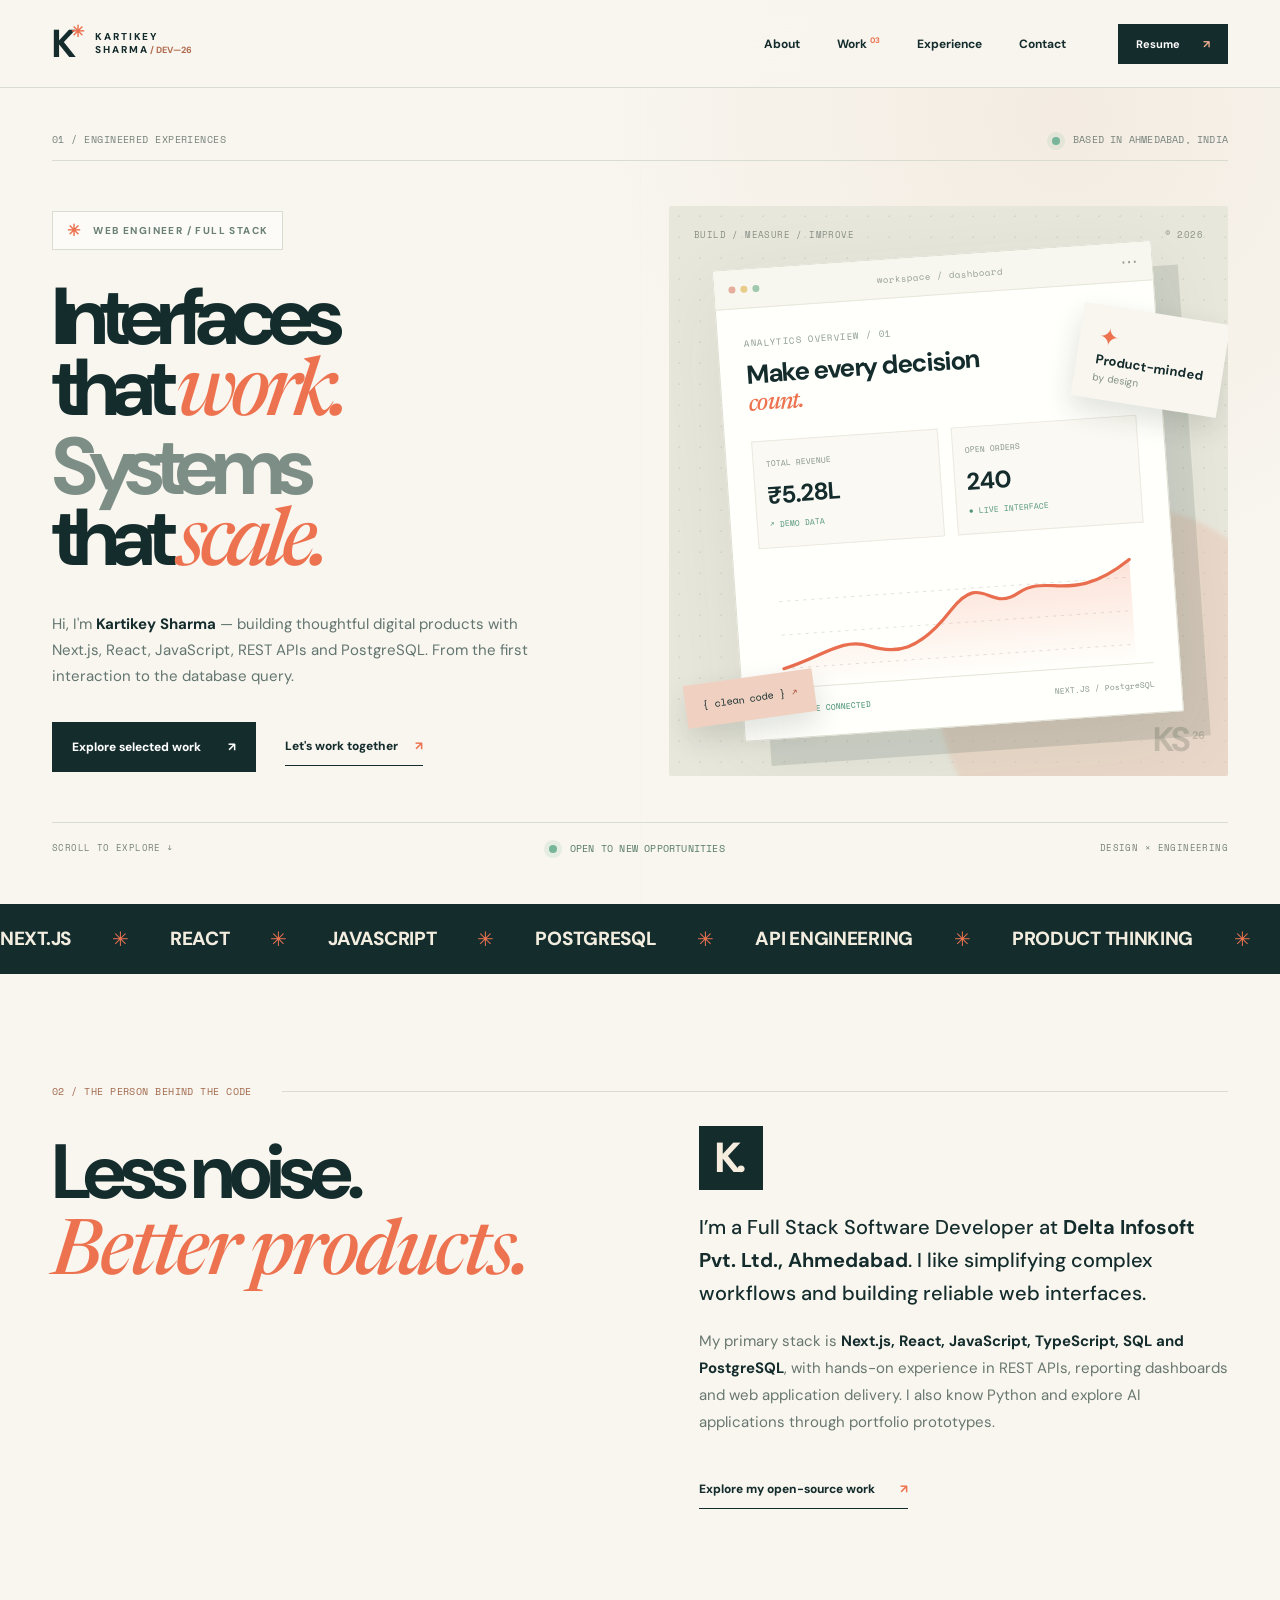
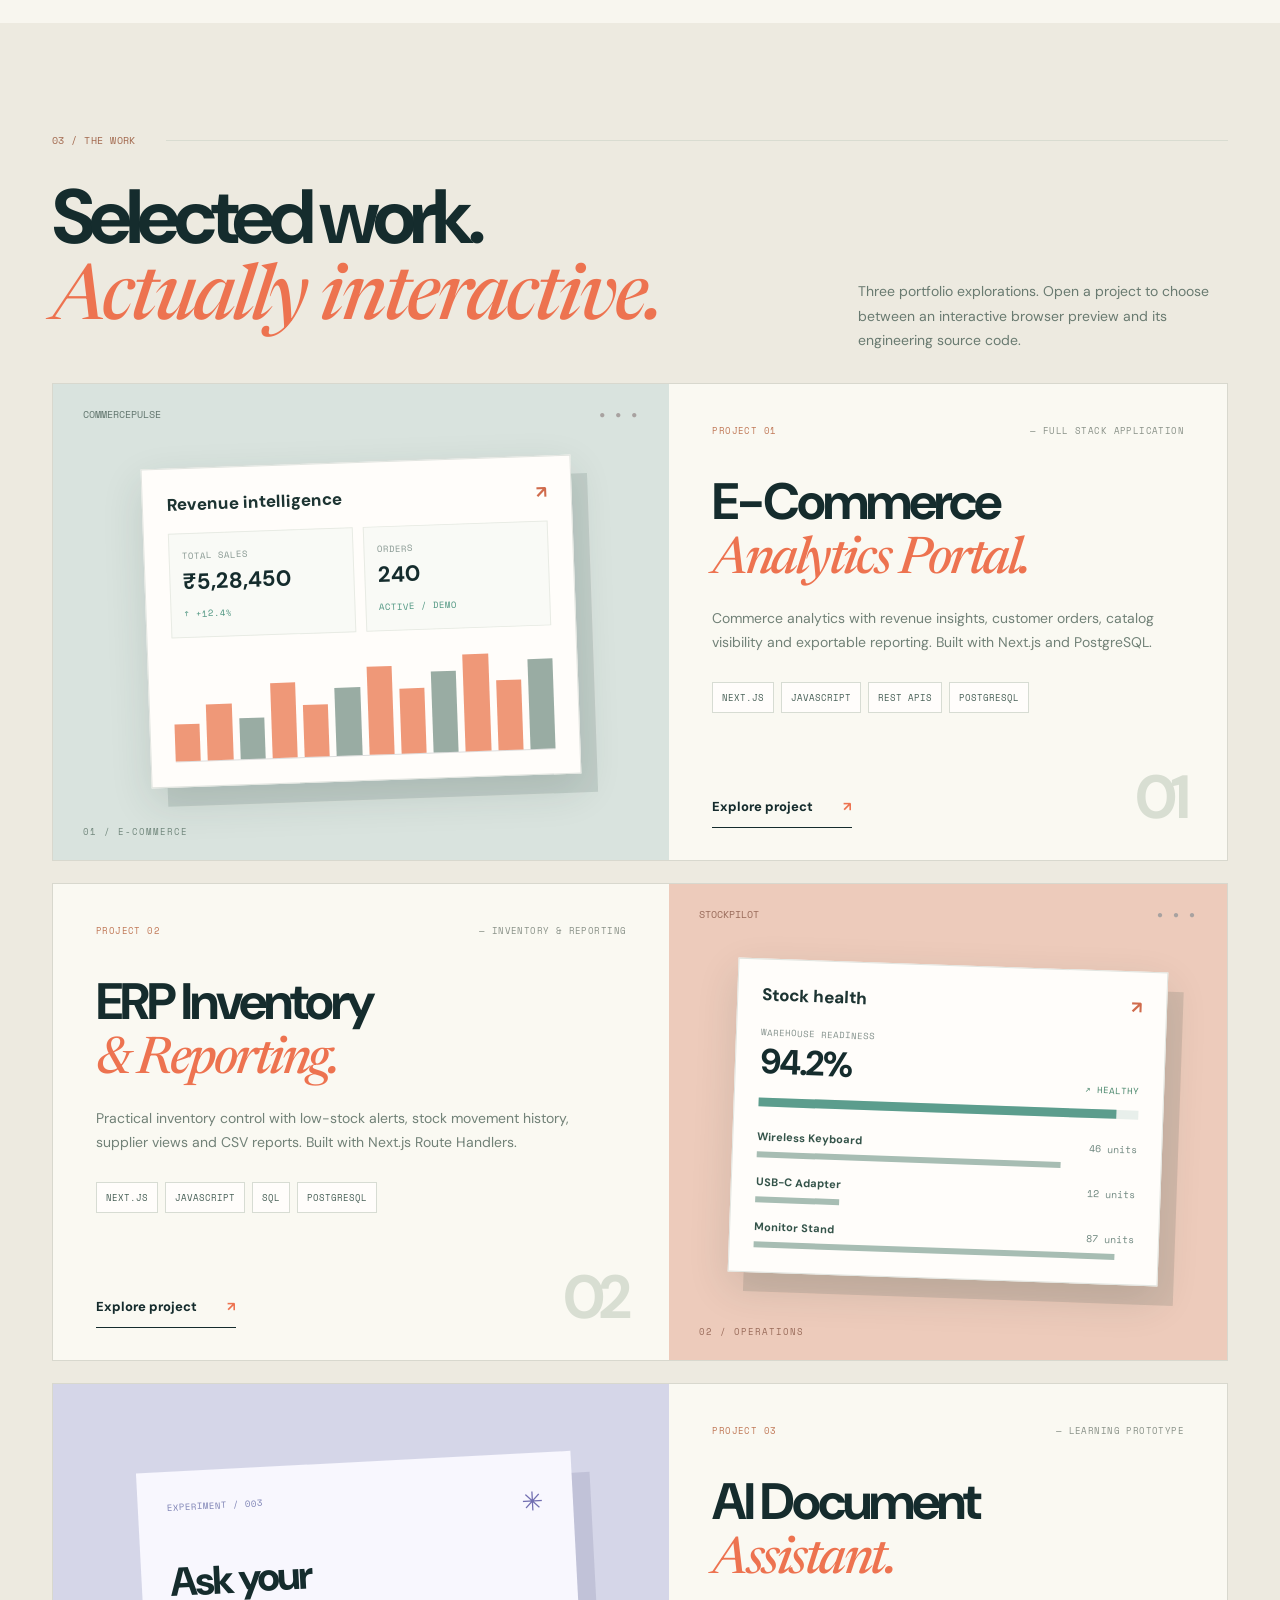
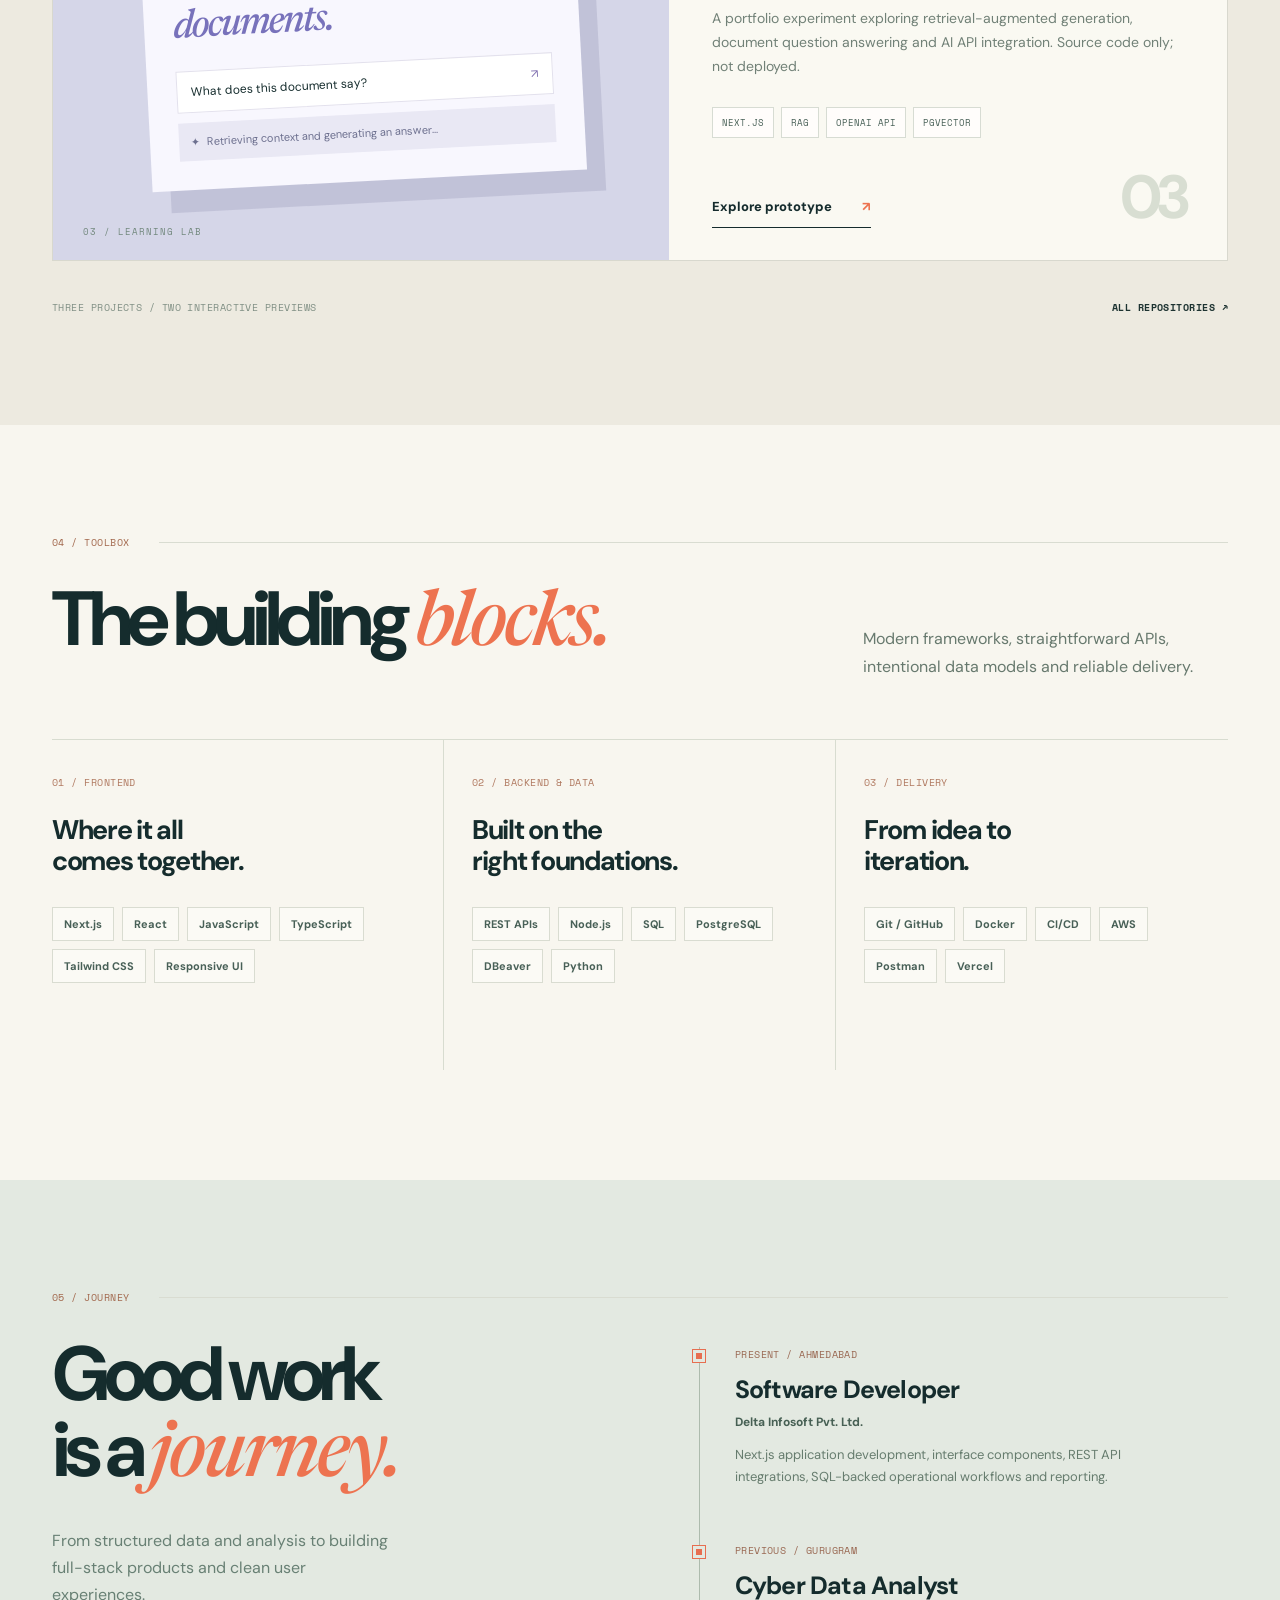
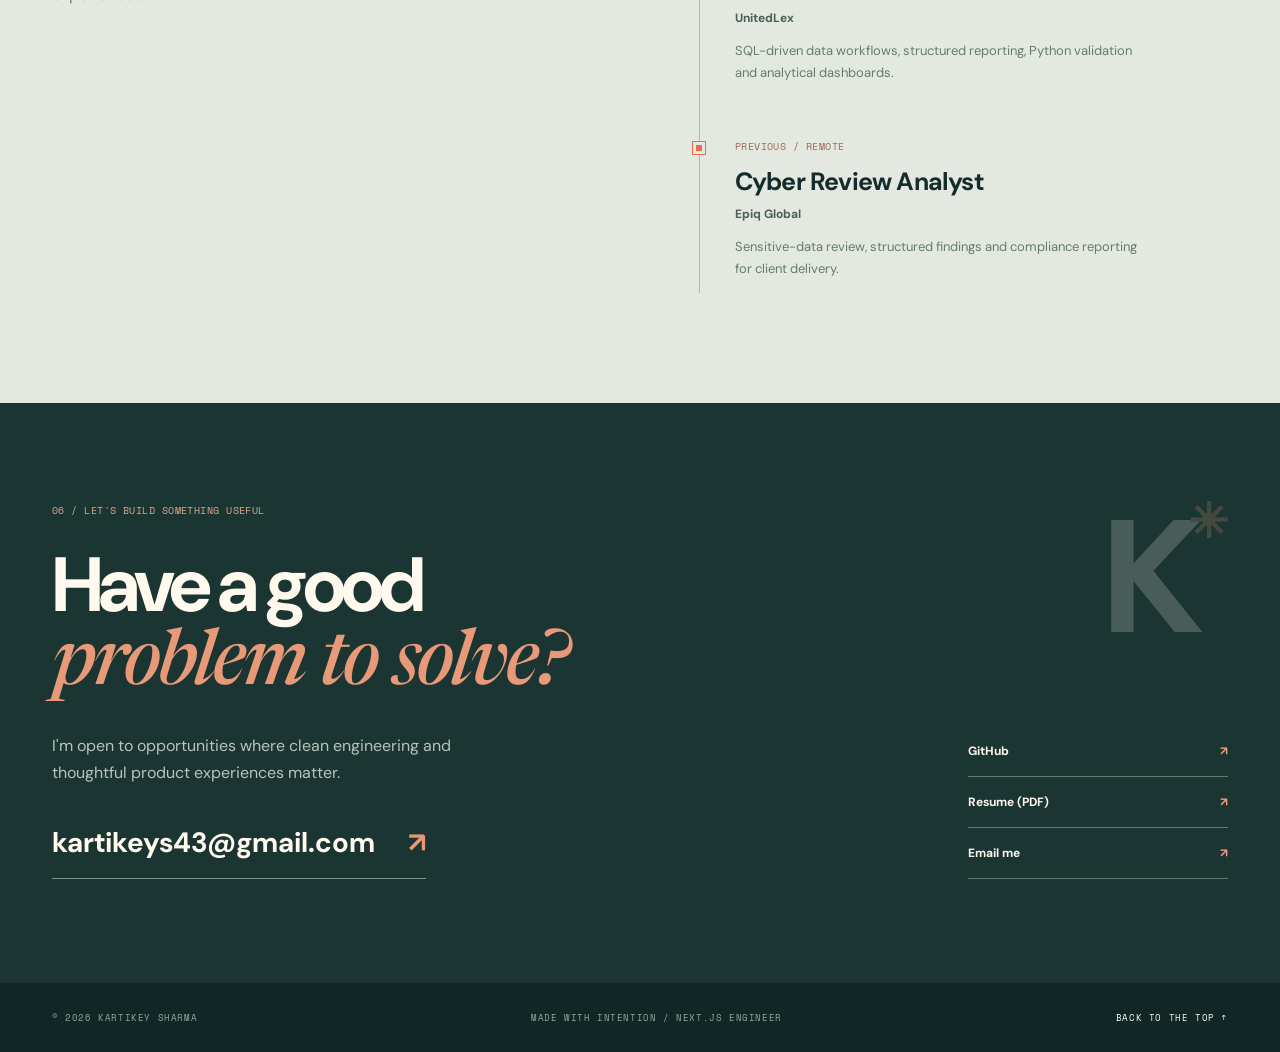
==== commit ed0d6121: "Upgrade light portfolio with deep-link project selector, interactive demos and clickable resume" ====
--- a/index.html
+++ b/index.html
@@ -1,68 +1,25 @@
 <!doctype html>
-<html lang="en">
-<head>
-  <meta charset="utf-8">
-  <meta name="viewport" content="width=device-width, initial-scale=1">
-  <meta name="theme-color" content="#f8f7f3">
-  <meta name="description" content="Kartikey Sharma — Next.js Full Stack Developer based in Ahmedabad, India. Exploring thoughtful products, clean interfaces, APIs and modern web engineering.">
-  <meta property="og:title" content="Kartikey Sharma | Next.js Full Stack Developer">
-  <meta property="og:description" content="Building thoughtful web experiences with Next.js, JavaScript, React & PostgreSQL.">
-  <meta property="og:type" content="website">
-  <title>Kartikey Sharma — Full Stack Developer</title>
-  <link rel="icon" href="./favicon.svg" type="image/svg+xml">
-  <link rel="preconnect" href="https://fonts.googleapis.com">
-  <link rel="preconnect" href="https://fonts.gstatic.com" crossorigin>
-  <link href="https://fonts.googleapis.com/css2?family=DM+Sans:wght@400;500;600;700&family=Manrope:wght@400;500;600;700;800&family=Space+Grotesk:wght@400;500;600;700&display=swap" rel="stylesheet">
-  <link rel="stylesheet" href="./styles.css">
-</head>
-<body>
-  <div class="reading-progress" id="reading-progress" aria-hidden="true"></div>
-  <div class="page-grain" aria-hidden="true"></div>
-  <header class="site-header" id="top">
-    <nav class="nav container" aria-label="Primary navigation">
-      <a class="wordmark" href="#top" aria-label="Kartikey Sharma homepage"><span class="mark">K<span>.</span></span><span class="wordmark-caption">KARTIKEY SHARMA<span>— PORTFOLIO 2026</span></span></a>
-      <button id="menu-toggle" class="menu-toggle" aria-expanded="false" aria-controls="site-nav-links" aria-label="Toggle navigation"><span></span><span></span></button>
-      <div class="nav-links" id="site-nav-links">
-        <a class="nav-link" href="#about">About</a>
-        <a class="nav-link" href="#expertise">Expertise</a>
-        <a class="nav-link" href="#work">Experience</a>
-        <a class="nav-link" href="#projects">Projects</a>
-      </div>
-      <a class="nav-contact" href="#contact">Let's connect <span aria-hidden="true">↗</span></a>
-    </nav>
-  </header>
-  <main>
-    <section class="hero container" aria-labelledby="hero-title">
-      <div class="hero-copy reveal">
-        <div class="eyebrow"><span class="eyebrow-line"></span> FULL STACK WEB ENGINEER <span class="eyebrow-star">✳</span> AHMEDABAD, INDIA</div>
-        <h1 id="hero-title">I build web<br>experiences<br>that <em>make sense<span class="period">.</span></em></h1>
-        <p class="hero-description">Hello, I'm <strong>Kartikey</strong> — a software developer who turns complex workflows into simple, useful digital products. My focus is <strong>Next.js, React, JavaScript, REST APIs</strong> and <strong>PostgreSQL</strong>.</p>
-        <div class="hero-actions"><a class="button button-primary" href="#projects">Explore my work <span class="button-arrow" aria-hidden="true">↗</span></a><a class="button button-secondary" href="./resume.pdf" target="_blank" rel="noreferrer">View resume <span aria-hidden="true">↗</span></a></div>
-        <div class="hero-bottom"><div class="availability"><i></i> OPEN TO RELEVANT OPPORTUNITIES</div><div class="scroll-hint">SCROLL TO EXPLORE <span>↓</span></div></div>
-      </div>
-      <div class="hero-art reveal" aria-label="Creative illustration of a web development dashboard">
-        <div class="hero-orbit orbit-one"></div><div class="hero-orbit orbit-two"></div><span class="hero-decoration decor-a">✳</span><span class="hero-decoration decor-b">+</span>
-        <div class="art-note art-note-one"><span class="note-icon">✷</span><div>DESIGN × CODE<small>Thoughtful by default</small></div></div>
-        <div class="device-card" id="device-card"><div class="device-chrome"><span class="chrome-dot red"></span><span class="chrome-dot yellow"></span><span class="chrome-dot green"></span><span class="device-chrome-label">portfolio / workspace</span><span class="chrome-options">•••</span></div>
-          <div class="device-inside"><div class="device-top"><div><small>WORKSPACE / OVERVIEW</small><strong>Good morning, Kartikey <span>✳</span></strong></div><span class="tiny-avatar">KS</span></div><div class="mini-kpis"><div><span>Components</span><b>Reusable</b><i class="green-indicator">●</i></div><div><span>API layer</span><b>RESTful</b><i>↗</i></div></div><div class="device-chart"><div class="mini-chart-title">Performance overview <span>↗</span></div><svg viewBox="0 0 410 160" preserveAspectRatio="none" role="img" aria-label="Illustrative blue area chart"><defs><linearGradient id="art-chart" x1="0" x2="0" y1="0" y2="1"><stop offset="0%" stop-color="#8da4fb" stop-opacity=".34"/><stop offset="100%" stop-color="#8da4fb" stop-opacity="0"/></linearGradient></defs><path d="M0 55H410M0 100H410M0 146H410" fill="none" stroke="#e9eaf5"/><path d="M0 125 C43 125 50 82 98 96 S157 132 207 69 S262 77 312 50 S371 76 410 18 L410 160H0Z" fill="url(#art-chart)"/><path d="M0 125 C43 125 50 82 98 96 S157 132 207 69 S262 77 312 50 S371 76 410 18" fill="none" stroke="#6766df" stroke-width="3.5" stroke-linecap="round"/></svg></div><div class="device-pills"><span><i></i> Next.js</span><span><i></i> PostgreSQL</span><span><i></i> REST APIs</span></div></div>
-        </div><div class="art-note art-note-two"><span class="note-icon purple">{ }</span><div>BUILD • SHIP • REFINE<small>Frontend to database</small></div></div>
-      </div>
-    </section>
-    <section class="ticker" aria-label="Focus technologies"><div class="ticker-track" aria-hidden="true"><span>NEXT.JS</span><i>✳</i><span>JAVASCRIPT</span><i>✳</i><span>REACT</span><i>✳</i><span>TYPESCRIPT</span><i>✳</i><span>POSTGRESQL</span><i>✳</i><span>REST APIS</span><i>✳</i><span>NEXT.JS</span><i>✳</i><span>JAVASCRIPT</span><i>✳</i><span>REACT</span><i>✳</i><span>TYPESCRIPT</span><i>✳</i><span>POSTGRESQL</span><i>✳</i><span>REST APIS</span><i>✳</i></div></section>
-    <section id="about" class="about section container"><div class="section-heading reveal"><div class="section-overline"><span>01 / ABOUT ME</span><span class="small-star">✳</span></div><h2>Technology should feel<br><em>intuitive.</em> That's the goal.</h2></div><div class="about-grid"><div class="about-mark reveal"><span>KS<span>.</span></span><small>CURIOUS BY NATURE<br>ENGINEER BY PRACTICE</small></div><div class="about-body reveal"><p class="lead">I'm a Full Stack Software Developer working at <strong>Delta Infosoft Pvt. Ltd.</strong> in Ahmedabad.</p><p>I enjoy taking ideas from wireframes to working applications — building structured interfaces, connecting API workflows, designing SQL-backed reports, and improving everyday product experiences.</p><p>My professional toolkit is centered on <strong>Next.js, React, JavaScript, TypeScript, SQL and PostgreSQL</strong>. I also have familiarity with Python, and I'm exploring practical AI integrations through portfolio work.</p><div class="about-links"><a href="https://github.com/007kart" target="_blank" rel="noreferrer">Explore my GitHub <span>↗</span></a><a href="mailto:kartikeys43@gmail.com">Let's collaborate <span>↗</span></a></div></div></div></section>
-    <section id="expertise" class="expertise section"><div class="container"><div class="section-heading reveal"><div class="section-overline"><span>02 / MY EXPERTISE</span><span class="small-star">✳</span></div><h2>The right tools.<br><em>For the right problems.</em></h2><p>A practical, product-first stack built around modern web development.</p></div><div class="expertise-grid"><article class="expertise-card reveal"><span class="expertise-num">01</span><div class="expertise-icon">◫</div><h3>Frontend engineering</h3><p>Fast, intuitive interfaces built with reusable React components and thoughtful responsive design.</p><div class="skill-tags"><span>Next.js</span><span>React</span><span>JavaScript</span><span>TypeScript</span><span>CSS</span></div></article><article class="expertise-card reveal"><span class="expertise-num">02</span><div class="expertise-icon">⌘</div><h3>Backend & APIs</h3><p>Building full-stack application flows through server endpoints, validation and reliable API integrations.</p><div class="skill-tags"><span>Next.js Route Handlers</span><span>Node.js</span><span>REST APIs</span><span>JSON</span></div></article><article class="expertise-card reveal"><span class="expertise-num">03</span><div class="expertise-icon">▤</div><h3>Data & delivery</h3><p>Relational data modeling, reports, query workflows and development practices that help projects ship.</p><div class="skill-tags"><span>SQL</span><span>PostgreSQL</span><span>DBeaver</span><span>Git</span><span>Docker</span></div></article></div></div></section>
-    <section id="work" class="experience section container"><div class="section-heading reveal"><div class="section-overline"><span>03 / PROFESSIONAL JOURNEY</span><span class="small-star">✳</span></div><h2>Experience that<br><em>informs how I build.</em></h2></div><div class="timeline"><article class="experience-item reveal"><div class="timeline-index"><span>01</span><i></i></div><div class="timeline-role"><h3>Software Developer</h3><p>Delta Infosoft Pvt. Ltd.</p></div><div class="timeline-meta"><span class="current-status"><i></i> Present</span><span>Ahmedabad, Gujarat</span></div><p class="timeline-description">Building responsive Next.js interfaces, working with API-integrated workflows and SQL-backed operational data, and supporting application development and delivery.</p></article><article class="experience-item reveal"><div class="timeline-index"><span>02</span><i></i></div><div class="timeline-role"><h3>Cyber Data Analyst</h3><p>UnitedLex</p></div><div class="timeline-meta"><span>Previous role</span><span>Gurugram, India</span></div><p class="timeline-description">Worked with structured data, SQL queries, reporting systems and client-focused information processing workflows.</p></article><article class="experience-item reveal"><div class="timeline-index"><span>03</span><i></i></div><div class="timeline-role"><h3>Cyber Review Analyst</h3><p>Epiq Global</p></div><div class="timeline-meta"><span>Previous role</span><span>Remote · India</span></div><p class="timeline-description">Reviewed data-breach documents, organized information categories and prepared structured findings for compliance workflows.</p></article></div></section>
-    <section id="projects" class="projects section"><div class="container"><div class="projects-header reveal"><div class="section-heading"><div class="section-overline"><span>04 / SELECTED WORK</span><span class="small-star">✳</span></div><h2>Things I've<br><em>built & explored.</em></h2></div><p>Hands-on portfolio applications focused on full-stack architecture, real workflows and clean interfaces. The projects below use synthetic demo data.</p></div>
-      <div class="projects-grid"><article class="project-card project-ecommerce reveal" data-tilt><div class="project-visual"><div class="mock-browser"><div class="mock-browser-top"><span class="mock-dots">● ● ●</span><span>commercepulse / analytics</span></div><div class="mock-browser-inner"><div class="mock-small-label">SALES OVERVIEW</div><div class="mock-metric-row"><div><small>REVENUE</small><b>₹ 5.28L</b><span class="mock-trend">↗ ANALYTICS</span></div><div><small>ORDERS</small><b>240</b><span>DEMO DATA</span></div><div><small>CUSTOMERS</small><b>24</b><span>TRACKING</span></div></div><div class="mock-chart"><svg viewBox="0 0 430 130" preserveAspectRatio="none"><path d="M0 105 C50 80 60 105 100 67 S170 96 205 60 S280 70 310 35 S390 60 430 12" fill="none" stroke="#7974ee" stroke-width="4"/><path d="M0 105 C50 80 60 105 100 67 S170 96 205 60 S280 70 310 35 S390 60 430 12V130H0Z" fill="#edeaff" opacity=".65"/></svg></div></div></div><div class="project-visual-label">01 / E-COMMERCE</div></div><div class="project-content"><div class="project-caption">FULL-STACK WEB APPLICATION <span>↗ 01</span></div><h3>E-Commerce Analytics Portal</h3><p>A complete commerce analytics dashboard with searchable orders, revenue KPIs, product reporting, transactional order creation and CSV export.</p><div class="project-tags"><span>Next.js</span><span>JavaScript</span><span>PostgreSQL</span><span>REST APIs</span></div><a class="project-link" href="https://github.com/007kart/E-Commerce-Analytics-Portal" target="_blank" rel="noreferrer">View source & README <span>↗</span></a></div></article>
-        <article class="project-card project-erp reveal" data-tilt><div class="project-visual"><div class="mock-browser erp-mock"><div class="mock-browser-top"><span class="mock-dots">● ● ●</span><span>stockpilot / inventory</span></div><div class="mock-browser-inner"><div class="mock-small-label">INVENTORY DASHBOARD</div><div class="erp-headline"><span>Stock health</span><strong>94.2%</strong></div><div class="erp-progress"><span></span></div><div class="erp-list"><div><i>◈</i><span>Wireless Keyboard</span><b>38 units</b></div><div><i>◈</i><span>USB-C Adapter</span><b>92 units</b></div><div><i>◈</i><span>Office Supplies</span><b>67 units</b></div></div></div></div><div class="project-visual-label">02 / OPERATIONS</div></div><div class="project-content"><div class="project-caption">FULL-STACK ERP MODULE <span>↗ 02</span></div><h3>ERP Inventory & Reporting</h3><p>A stock management system with low-stock warnings, inventory adjustments, movement history, suppliers and exportable reporting.</p><div class="project-tags"><span>Next.js</span><span>JavaScript</span><span>SQL</span><span>PostgreSQL</span></div><a class="project-link" href="https://github.com/007kart/ERP-Inventory-Reporting-Modul" target="_blank" rel="noreferrer">View source & README <span>↗</span></a></div></article>
-        <article class="project-card project-ai reveal" data-tilt><div class="project-visual"><div class="ai-visual"><div class="ai-chip">AI EXPERIMENT / PROTOTYPE</div><div class="ai-document"><span class="ai-doc-lines">≡</span><div><strong>Upload a document</strong><small>Ask questions. Find context.</small></div><span class="ai-doc-arrow">↗</span></div><div class="ai-message">“What are the key findings?” <span>✳</span></div><div class="ai-message ai-reply"><i>✦</i> Answer grounded in retrieved text…</div></div><div class="project-visual-label">03 / EXPLORATION</div></div><div class="project-content"><div class="project-caption">AI APPLICATION PROTOTYPE <span>↗ 03</span></div><h3>AI Document Assistant</h3><p>A learning prototype exploring document upload, retrieval-augmented generation and contextual question-answering. Not a production deployment.</p><div class="project-tags"><span>Next.js</span><span>RAG</span><span>LLM APIs</span><span>PostgreSQL</span></div><a class="project-link" href="https://github.com/007kart/ai-document-assistant" target="_blank" rel="noreferrer">Explore prototype <span>↗</span></a></div></article>
-      </div><div class="more-work reveal"><p>Want to explore more code and learning experiments?</p><a href="https://github.com/007kart" target="_blank" rel="noreferrer">Browse my GitHub <span>↗</span></a></div>
-    </div></section>
-    <section class="approach section container"><div class="approach-banner reveal"><div class="approach-orb" aria-hidden="true">✳</div><div class="eyebrow">HOW I APPROACH MY WORK</div><h2>Make it useful.<br>Make it clear.<br><em>Make it last.</em></h2><p>I care about practical engineering, understandable interfaces, and products that solve the problem in front of them.</p><a class="button button-inverted" href="#contact">Start a conversation <span>↗</span></a></div></section>
-    <section id="contact" class="contact section container"><div class="contact-heading reveal"><div class="section-overline"><span>05 / GET IN TOUCH</span><span class="small-star">✳</span></div><h2>Have a project<br>or an opportunity?<br><em>Let's talk.</em></h2><p>Whether it's a Next.js role, an interesting product challenge, or just a good conversation — I'd love to hear from you.</p><div class="contact-buttons"><a class="button button-primary" href="mailto:kartikeys43@gmail.com">Send an email <span>↗</span></a><button type="button" class="button button-secondary" id="copy-email" data-email="kartikeys43@gmail.com" aria-label="Copy email address">Copy my email <span>⧉</span></button></div></div><div class="contact-side reveal"><div class="contact-card"><span>CONTACT</span><a href="mailto:kartikeys43@gmail.com">kartikeys43@gmail.com <span>↗</span></a><div class="contact-divider"></div><span>LOCATION</span><strong>Ahmedabad, Gujarat, India</strong><div class="contact-divider"></div><span>FIND ME</span><a href="https://github.com/007kart" target="_blank" rel="noreferrer">GitHub / 007kart <span>↗</span></a></div><div class="contact-stamp">OPEN TO THE NEXT<br>INTERESTING THING <span>✳</span></div></div></section>
-  </main>
-  <footer class="site-footer"><div class="container footer-grid"><div class="footer-identity"><span class="footer-mark">K<span>.</span></span><p>Crafted with care, code and a little curiosity.</p></div><div class="footer-links"><a href="#top">Back to top ↑</a><a href="./resume.pdf" target="_blank" rel="noreferrer">Resume ↗</a><a href="https://github.com/007kart" target="_blank" rel="noreferrer">GitHub ↗</a></div><div class="copyright">© <span id="year">2026</span> Kartikey Sharma</div></div></footer>
-  <div id="toast" class="toast" role="status" aria-live="polite"></div>
-  <script src="./script.js" defer></script>
-</body>
-</html>
+<html lang="en"><head>
+<meta charset="utf-8"><meta name="viewport" content="width=device-width,initial-scale=1"><meta name="theme-color" content="#f8f6ef"><meta name="description" content="Kartikey Sharma — Next.js Full Stack Developer in Ahmedabad. Selected products, interactive project demos, and engineering experience.">
+<meta property="og:type" content="website"><meta property="og:title" content="Kartikey Sharma — Product-minded Full Stack Developer"><meta property="og:description" content="Next.js, React, JavaScript and PostgreSQL. Interfaces that work. Systems that scale.">
+<title>Kartikey Sharma — Full Stack Developer / Selected Work</title>
+<link rel="icon" href="./favicon.svg" type="image/svg+xml"><link rel="preconnect" href="https://fonts.googleapis.com"><link rel="preconnect" href="https://fonts.gstatic.com" crossorigin><link href="https://fonts.googleapis.com/css2?family=DM+Sans:wght@400;500;600;700&family=Space+Mono:wght@400;700&family=Newsreader:ital,opsz,wght@1,6..72,500;1,6..72,600&display=swap" rel="stylesheet"><link rel="stylesheet" href="./styles.css">
+</head><body>
+<div class="scroll-marker" id="scroll-marker" aria-hidden="true"></div>
+<div class="background-grid" aria-hidden="true"></div>
+<header class="site-nav" id="top"><div class="container nav-inner"><a href="#top" class="brand" aria-label="Kartikey Sharma home"><span class="brand-symbol">K<span>✳</span></span><span class="brand-name">KARTIKEY<br>SHARMA<span class="tiny-index"> / DEV—26</span></span></a><nav class="desktop-nav" aria-label="Main navigation"><a href="#about">About</a><a href="#projects">Work <sup>03</sup></a><a href="#experience">Experience</a><a href="#contact">Contact</a></nav><a href="./resume.pdf" target="_blank" rel="noopener" class="nav-resume">Resume <span aria-hidden="true">↗</span></a><button class="mobile-toggle" id="mobile-toggle" aria-expanded="false" aria-controls="mobile-nav" aria-label="Open menu"><span></span><span></span><span></span></button></div><nav class="mobile-nav container" id="mobile-nav" aria-label="Mobile navigation"><a href="#about">About</a><a href="#projects">Projects</a><a href="#experience">Experience</a><a href="#contact">Contact</a><a href="./resume.pdf" target="_blank">Resume ↗</a></nav></header>
+<main>
+<section class="hero container"><div class="hero-rail"><span class="mono">01 / ENGINEERED EXPERIENCES</span><span class="hero-location"><i></i> BASED IN AHMEDABAD, INDIA</span></div><div class="hero-grid"><div class="hero-left"><div class="hero-seal fade-in"><span class="seal-dot">✳</span> WEB ENGINEER / FULL STACK</div><h1 class="hero-title fade-in">Interfaces<br>that <i>work.</i><br><span>Systems</span><br>that <i>scale.</i></h1><p class="hero-intro fade-in">Hi, I'm <strong>Kartikey Sharma</strong> — building thoughtful digital products with Next.js, React, JavaScript, REST APIs and PostgreSQL. From the first interaction to the database query.</p><div class="hero-cta fade-in"><a href="#projects" class="button button-ink">Explore selected work <span>↗</span></a><a href="mailto:kartikeys43@gmail.com" class="text-action">Let's work together <span>↗</span></a></div></div><div class="hero-right fade-in"><div class="hero-visual"><div class="visual-meta mono"><span>BUILD / MEASURE / IMPROVE</span><span>© 2026</span></div><div class="floating-ui" id="hero-widget"><div class="ui-header"><span class="ui-lights"><i></i><i></i><i></i></span><span class="ui-path">workspace / dashboard</span><span class="ui-more">⋯</span></div><div class="ui-body"><div class="ui-overline mono">ANALYTICS OVERVIEW / 01</div><div class="ui-heading">Make every decision<br><em>count.</em></div><div class="ui-kpis"><div><span>TOTAL REVENUE</span><strong>₹5.28L</strong><small>↗ DEMO DATA</small></div><div><span>OPEN ORDERS</span><strong>240</strong><small>● LIVE INTERFACE</small></div></div><div class="ui-graph"><svg viewBox="0 0 440 150" role="img" aria-label="Illustrative ascending chart"><defs><linearGradient id="gr" x1="0" x2="0" y1="0" y2="1"><stop offset="0" stop-color="#f16c49" stop-opacity=".2"/><stop offset="1" stop-color="#f16c49" stop-opacity="0"/></linearGradient></defs><path d="M0 42H440M0 84H440M0 126H440" stroke="#deded2" stroke-dasharray="4 6"/><path d="M0 126C48 115 75 92 108 105S170 116 213 68S260 75 299 52S364 73 440 20V149H0Z" fill="url(#gr)"/><path d="M0 126C48 115 75 92 108 105S170 116 213 68S260 75 299 52S364 73 440 20" fill="none" stroke="#e96e4f" stroke-width="4" stroke-linecap="round"/></svg></div><div class="ui-foot"><span><i></i> DATABASE CONNECTED</span><span>NEXT.JS / PostgreSQL</span></div></div></div><div class="visual-sticker sticker-a"><span>✦</span><b>Product-minded</b><small>by design</small></div><div class="visual-sticker sticker-b">{ clean code } <span>↗</span></div><div class="visual-corner-number">KS <sup>26</sup></div></div></div></div><div class="hero-foot"><span class="mono">SCROLL TO EXPLORE ↓</span><div class="small-availability"><span class="live-pulse"></span> OPEN TO NEW OPPORTUNITIES</div><span class="mono">DESIGN × ENGINEERING</span></div></section>
+<div class="marquee" aria-label="Areas of expertise"><div class="marquee-track"><span>NEXT.JS</span><b>✳</b><span>REACT</span><b>✳</b><span>JAVASCRIPT</span><b>✳</b><span>POSTGRESQL</span><b>✳</b><span>API ENGINEERING</span><b>✳</b><span>PRODUCT THINKING</span><b>✳</b><span>NEXT.JS</span><b>✳</b><span>REACT</span><b>✳</b><span>JAVASCRIPT</span><b>✳</b><span>POSTGRESQL</span><b>✳</b><span>API ENGINEERING</span><b>✳</b><span>PRODUCT THINKING</span><b>✳</b></div></div>
+<section id="about" class="section about container"><div class="section-intro"><span class="section-code mono">02 / THE PERSON BEHIND THE CODE</span><div class="section-line"></div></div><div class="about-grid"><h2 class="section-title reveal">Less noise.<br><i>Better products.</i></h2><div class="about-desc reveal"><div class="mini-avatar">K.</div><p class="lead">I’m a Full Stack Software Developer at <strong>Delta Infosoft Pvt. Ltd., Ahmedabad</strong>. I like simplifying complex workflows and building reliable web interfaces.</p><p>My primary stack is <strong>Next.js, React, JavaScript, TypeScript, SQL and PostgreSQL</strong>, with hands-on experience in REST APIs, reporting dashboards and web application delivery. I also know Python and explore AI applications through portfolio prototypes.</p><a class="arrow-link" href="https://github.com/007kart" target="_blank" rel="noopener noreferrer">Explore my open-source work <span>↗</span></a></div></div></section>
+<section id="projects" class="section projects"><div class="container"><div class="section-intro"><span class="section-code mono">03 / THE WORK</span><div class="section-line"></div></div><div class="projects-heading reveal"><h2 class="section-title">Selected work.<br><i>Actually interactive.</i></h2><p>Three portfolio explorations. Open a project to choose between an interactive browser preview and its engineering source code.</p></div>
+<div class="project-row ecommerce-row reveal" data-project="ecommerce" role="button" tabindex="0" aria-label="Explore E-Commerce Analytics Portal"><div class="project-preview preview-commerce"><div class="preview-top"><span>COMMERCEPULSE</span><span class="preview-dots">● ● ●</span></div><div class="preview-inside"><div class="preview-heading">Revenue intelligence <span>↗</span></div><div class="preview-metrics"><div><small>TOTAL SALES</small><strong>₹5,28,450</strong><span>↑ +12.4%</span></div><div><small>ORDERS</small><strong>240</strong><span>ACTIVE / DEMO</span></div></div><div class="preview-bars" aria-hidden="true"><i style="height:38%"></i><i style="height:58%"></i><i style="height:42%"></i><i style="height:77%"></i><i style="height:54%"></i><i style="height:70%"></i><i style="height:91%"></i><i style="height:67%"></i><i style="height:84%"></i><i style="height:100%"></i><i style="height:72%"></i><i style="height:93%"></i></div></div><div class="preview-watermark">01 / E-COMMERCE</div></div><div class="project-data"><div class="project-index mono">PROJECT 01 <span>— FULL STACK APPLICATION</span></div><h3>E-Commerce<br><i>Analytics Portal.</i></h3><p>Commerce analytics with revenue insights, customer orders, catalog visibility and exportable reporting. Built with Next.js and PostgreSQL.</p><div class="stack"><span>NEXT.JS</span><span>JAVASCRIPT</span><span>REST APIS</span><span>POSTGRESQL</span></div><div class="project-bottom"><button class="project-action" data-open-project="ecommerce">Explore project <span>↗</span></button><span class="project-large-no">01</span></div></div></div>
+<div class="project-row erp-row reveal" data-project="erp" role="button" tabindex="0" aria-label="Explore ERP Inventory and Reporting"><div class="project-preview preview-erp"><div class="preview-top"><span>STOCKPILOT</span><span class="preview-dots">● ● ●</span></div><div class="preview-inside"><div class="preview-heading">Stock health <span>↗</span></div><div class="stock-summary"><div><small>WAREHOUSE READINESS</small><strong>94.2%</strong></div><span>↗ HEALTHY</span></div><div class="stock-progress"><span></span></div><div class="stock-lines"><div><b>Wireless Keyboard</b><span>46 units</span><i style="width:80%"></i></div><div><b>USB-C Adapter</b><span>12 units</span><i style="width:22%"></i></div><div><b>Monitor Stand</b><span>87 units</span><i style="width:95%"></i></div></div></div><div class="preview-watermark">02 / OPERATIONS</div></div><div class="project-data"><div class="project-index mono">PROJECT 02 <span>— INVENTORY & REPORTING</span></div><h3>ERP Inventory<br><i>& Reporting.</i></h3><p>Practical inventory control with low-stock alerts, stock movement history, supplier views and CSV reports. Built with Next.js Route Handlers.</p><div class="stack"><span>NEXT.JS</span><span>JAVASCRIPT</span><span>SQL</span><span>POSTGRESQL</span></div><div class="project-bottom"><button class="project-action" data-open-project="erp">Explore project <span>↗</span></button><span class="project-large-no">02</span></div></div></div>
+<div class="project-row ai-row reveal" data-project="ai" role="button" tabindex="0" aria-label="Explore AI Document Assistant source code"><div class="project-preview preview-ai"><div class="ai-card"><div class="ai-terminal-top"><span>EXPERIMENT / 003</span><span>✳</span></div><div class="ai-terminal-title">Ask your<br><i>documents.</i></div><div class="ai-question">What does this document say? <span>↗</span></div><div class="ai-answer">✦ <span>Retrieving context and generating an answer...</span></div></div><div class="preview-watermark">03 / LEARNING LAB</div></div><div class="project-data"><div class="project-index mono">PROJECT 03 <span>— LEARNING PROTOTYPE</span></div><h3>AI Document<br><i>Assistant.</i></h3><p>A portfolio experiment exploring retrieval-augmented generation, document question answering and AI API integration. Source code only; not deployed.</p><div class="stack"><span>NEXT.JS</span><span>RAG</span><span>OPENAI API</span><span>PGVECTOR</span></div><div class="project-bottom"><button class="project-action" data-open-project="ai">Explore prototype <span>↗</span></button><span class="project-large-no">03</span></div></div></div>
+<div class="project-endnote mono"><span>THREE PROJECTS / TWO INTERACTIVE PREVIEWS</span><a href="https://github.com/007kart" target="_blank" rel="noopener noreferrer">ALL REPOSITORIES ↗</a></div></div></section>
+<section class="section skills container"><div class="section-intro"><span class="section-code mono">04 / TOOLBOX</span><div class="section-line"></div></div><div class="skills-header reveal"><h2 class="section-title">The building <i>blocks.</i></h2><p>Modern frameworks, straightforward APIs, intentional data models and reliable delivery.</p></div><div class="skill-columns"><div class="skill-column reveal"><div class="skill-num mono">01 / FRONTEND</div><h3>Where it all<br>comes together.</h3><div class="skill-tags"><span>Next.js</span><span>React</span><span>JavaScript</span><span>TypeScript</span><span>Tailwind CSS</span><span>Responsive UI</span></div></div><div class="skill-column reveal"><div class="skill-num mono">02 / BACKEND & DATA</div><h3>Built on the<br>right foundations.</h3><div class="skill-tags"><span>REST APIs</span><span>Node.js</span><span>SQL</span><span>PostgreSQL</span><span>DBeaver</span><span>Python</span></div></div><div class="skill-column reveal"><div class="skill-num mono">03 / DELIVERY</div><h3>From idea to<br>iteration.</h3><div class="skill-tags"><span>Git / GitHub</span><span>Docker</span><span>CI/CD</span><span>AWS</span><span>Postman</span><span>Vercel</span></div></div></div></section>
+<section class="section experience" id="experience"><div class="container"><div class="section-intro"><span class="section-code mono">05 / JOURNEY</span><div class="section-line"></div></div><div class="experience-grid"><div class="reveal"><h2 class="section-title">Good work<br>is a <i>journey.</i></h2><p class="experience-note">From structured data and analysis to building full-stack products and clean user experiences.</p></div><div class="timeline reveal"><div class="timeline-item"><span class="timeline-pin"></span><div class="timeline-meta mono">PRESENT / AHMEDABAD</div><h3>Software Developer</h3><b>Delta Infosoft Pvt. Ltd.</b><p>Next.js application development, interface components, REST API integrations, SQL-backed operational workflows and reporting.</p></div><div class="timeline-item"><span class="timeline-pin"></span><div class="timeline-meta mono">PREVIOUS / GURUGRAM</div><h3>Cyber Data Analyst</h3><b>UnitedLex</b><p>SQL-driven data workflows, structured reporting, Python validation and analytical dashboards.</p></div><div class="timeline-item"><span class="timeline-pin"></span><div class="timeline-meta mono">PREVIOUS / REMOTE</div><h3>Cyber Review Analyst</h3><b>Epiq Global</b><p>Sensitive-data review, structured findings and compliance reporting for client delivery.</p></div></div></div></div></section>
+<section class="contact" id="contact"><div class="container contact-grid"><div><span class="contact-mini mono">06 / LET'S BUILD SOMETHING USEFUL</span><h2>Have a good<br><i>problem to solve?</i></h2><p>I'm open to opportunities where clean engineering and thoughtful product experiences matter.</p><a class="contact-email" href="mailto:kartikeys43@gmail.com">kartikeys43@gmail.com <span>↗</span></a></div><div class="contact-right"><div class="contact-mark">K<span>✳</span></div><div class="contact-links"><a href="https://github.com/007kart" target="_blank" rel="noopener noreferrer">GitHub <span>↗</span></a><a href="./resume.pdf" target="_blank" rel="noopener noreferrer">Resume (PDF) <span>↗</span></a><a href="mailto:kartikeys43@gmail.com">Email me <span>↗</span></a></div></div></div></section>
+</main><footer class="footer"><div class="container foot-grid"><span>© <span id="copyright-year">2026</span> KARTIKEY SHARMA</span><span>MADE WITH INTENTION / NEXT.JS ENGINEER</span><a href="#top">BACK TO THE TOP ↑</a></div></footer>
+<div class="modal-overlay" id="project-overlay" hidden><section class="project-modal" role="dialog" aria-modal="true" aria-labelledby="modal-name" aria-describedby="modal-description"><div class="modal-top"><span class="mono">PROJECT SELECTOR / PORTFOLIO</span><button type="button" id="modal-close" class="modal-close" aria-label="Close project dialog">✕</button></div><div class="modal-art" id="modal-art"><span id="modal-number">01</span><span class="modal-art-mark">K✳</span></div><div class="modal-main"><span class="mono" id="modal-kind"></span><h2 id="modal-name"></h2><p id="modal-description"></p><div class="modal-stack" id="modal-stack"></div><div class="modal-actions" id="modal-actions"></div><p class="modal-footnote" id="modal-footnote"></p></div></section></div>
+<script src="./script.js" defer></script></body></html>
--- a/styles.css
+++ b/styles.css
@@ -1,9 +1,10 @@
-@import url('https://fonts.googleapis.com/css2?family=DM+Sans:wght@400;500;600;700&family=Manrope:wght@400;500;600;700;800&family=Space+Grotesk:wght@400;500;600;700&display=swap');
-:root{--cream:#f8f7f3;--paper:#fff;--ink:#202636;--inksoft:#4c5362;--muted:#777e8e;--coral:#ef6e4c;--coral-light:#fff0e9;--line:#e8e8e3;--lav:#f2eefb;--blue:#7573d5;--mint:#d4eee8;--green:#2b9c82;--radius:18px}*{box-sizing:border-box}html{scroll-behavior:smooth}body{margin:0;background:var(--cream);font-family:'DM Sans',sans-serif;color:var(--ink);-webkit-font-smoothing:antialiased;overflow-x:hidden}body,button,input{font-size:14px}a{text-decoration:none;color:inherit}button{font:inherit;cursor:pointer}::selection{background:#f9d1c2;color:var(--ink)}.container{width:min(1230px,calc(100% - 88px));margin:0 auto}.reading-progress{position:fixed;z-index:200;width:0;height:3px;top:0;left:0;background:var(--coral);transition:width .1s linear}.page-grain{pointer-events:none;position:fixed;inset:0;opacity:.045;z-index:80;background-image:url("data:image/svg+xml,%3Csvg viewBox='0 0 160 160' xmlns='http://www.w3.org/2000/svg'%3E%3Cfilter id='n'%3E%3CfeTurbulence type='fractalNoise' baseFrequency='.71' numOctaves='3' stitchTiles='stitch'/%3E%3C/filter%3E%3Crect width='100%25' height='100%25' filter='url(%23n)' opacity='.24'/%3E%3C/svg%3E")}.site-header{position:sticky;top:0;z-index:60;background:#f8f7f3dd;border-bottom:1px solid #e9e8e2aa;backdrop-filter:blur(18px)}.nav{height:88px;display:flex;align-items:center;justify-content:space-between;gap:20px}.wordmark{display:flex;align-items:center;gap:13px}.mark{width:49px;height:49px;border-radius:16px;background:#242a39;color:#fff;font:800 27px 'Manrope',sans-serif;display:grid;place-items:center;letter-spacing:-2px;box-shadow:0 8px 23px #1e293a18}.mark span,.footer-mark span{color:var(--coral)}.wordmark-caption{font:800 12px 'Manrope',sans-serif;letter-spacing:1.2px}.wordmark-caption>span{display:block;color:#9a9b9c;letter-spacing:2.1px;font-size:9px;margin-top:7px}.nav-links{display:flex;align-items:center;gap:36px;margin-left:auto;margin-right:auto}.nav-link{color:#747982;font-weight:600;font-size:12px;position:relative;padding:10px 0;transition:color .2s}.nav-link::after{position:absolute;content:'';width:0;height:2px;background:var(--coral);bottom:4px;left:0;transition:width .2s}.nav-link:hover,.nav-link.active{color:var(--ink)}.nav-link:hover::after,.nav-link.active::after{width:100%}.nav-contact{border:1px solid #303b4a;padding:14px 21px;border-radius:26px;font-weight:800;font-size:12px;white-space:nowrap;transition:background .2s,color .2s}.nav-contact span{margin-left:10px;font-size:14px}.nav-contact:hover{background:var(--ink);color:white}.menu-toggle{display:none}.hero{min-height:720px;display:grid;grid-template-columns:1fr .92fr;gap:28px;align-items:center;padding-top:55px;padding-bottom:68px}.hero-copy{position:relative;z-index:5}.eyebrow,.section-overline{font:800 10px 'Space Grotesk',sans-serif;letter-spacing:2.2px;display:flex;align-items:center;gap:11px}.eyebrow{color:#a3725f}.eyebrow-line{display:block;width:24px;height:1px;background:var(--coral)}.eyebrow-star{color:#ea9c66;font-size:17px}.hero h1{font-family:Manrope,sans-serif;letter-spacing:-4.7px;font-size:clamp(52px,5.6vw,79px);line-height:1.13;margin:30px 0 23px;font-weight:800}.hero h1 em,.section-heading h2 em,.approach-banner h2 em,.contact h2 em{font-family:Georgia,'Times New Roman',serif;font-weight:400;letter-spacing:-3.9px;color:var(--coral);font-style:italic}.period{font-style:normal}.hero-description{color:#717782;line-height:1.95;font-size:15px;max-width:515px}.hero-description strong{font-weight:800;color:#414957}.hero-actions{display:flex;flex-wrap:wrap;align-items:center;gap:14px;margin-top:33px}.button{display:inline-flex;align-items:center;justify-content:center;gap:20px;min-height:51px;padding:14px 21px;border-radius:7px;font:800 12px Manrope,sans-serif;white-space:nowrap;transition:transform .22s,box-shadow .22s,background .22s;border:1px solid transparent}.button:hover{transform:translateY(-3px)}.button-primary{background:var(--coral);color:white;box-shadow:0 9px 25px #ef6e4c38}.button-primary:hover{box-shadow:0 13px 34px #ef6e4c50;background:#e86143}.button-arrow{display:inline-grid;place-items:center;width:23px;height:23px;border-radius:50%;background:#ffffff30;font-size:15px}.button-secondary{background:#fff;border:1px solid #e1e1dc;color:#485061}.button-secondary:hover{border-color:var(--ink)}.hero-bottom{display:flex;align-items:center;gap:50px;margin-top:80px;font:800 9px 'Space Grotesk',sans-serif;color:#8d9497;letter-spacing:1.3px}.availability{display:flex;align-items:center;gap:10px}.availability i,.current-status i{display:inline-block;width:8px;height:8px;border-radius:50%;background:#33bf91;box-shadow:0 0 0 4px #c6f0df}.scroll-hint span{margin-left:7px;color:var(--coral);font-size:16px}.hero-art{position:relative;height:590px;display:grid;place-items:center;perspective:1100px}.hero-art::before{content:'';position:absolute;width:410px;height:410px;background:radial-gradient(circle,#f5e1d7 0%,#e7e8f7 55%,transparent 71%);filter:blur(22px);opacity:.8}.hero-orbit{position:absolute;border:1px dashed #d1d0d0;border-radius:50%;width:490px;height:490px;transform:rotate(-20deg)}.orbit-two{width:570px;height:490px;transform:rotate(27deg)}.hero-decoration{position:absolute;color:#d0b3a1;font-size:39px}.decor-a{top:40px;right:40px;animation:spin 28s linear infinite}.decor-b{bottom:48px;left:70px;font-size:26px}.device-card{width:min(475px,94%);position:relative;background:#fff;border-radius:17px;border:1px solid #e8e6f1;box-shadow:0 42px 80px #333e6a21,0 9px 20px #333e6a0d;z-index:3;transform:rotate(-3deg);transition:transform .35s ease;overflow:hidden}.device-chrome{background:#f8f8fa;height:46px;display:flex;align-items:center;gap:6px;border-bottom:1px solid #ededf2;padding:0 20px}.chrome-dot{width:8px;height:8px;border-radius:50%}.chrome-dot.red{background:#f39790}.chrome-dot.yellow{background:#f8d08d}.chrome-dot.green{background:#8fd3bc}.device-chrome-label{margin-left:14px;font:600 9px 'Space Grotesk';color:#a6a9b3}.chrome-options{margin-left:auto;color:#9a9dad}.device-inside{padding:28px 26px 24px}.device-top{display:flex;align-items:center;justify-content:space-between}.device-top small{display:block;color:#aaaabb;font:800 9px 'Space Grotesk';letter-spacing:1px;margin-bottom:10px}.device-top strong{font:800 16px Manrope;letter-spacing:-.5px}.device-top strong span{color:var(--coral)}.tiny-avatar{width:33px;height:33px;display:grid;place-items:center;color:#fff;background:#6d6dd6;border-radius:10px;font-size:10px;font-weight:800}.mini-kpis{display:grid;grid-template-columns:1fr 1fr;gap:11px;margin-top:24px}.mini-kpis>div{background:#f9f9fc;border:1px solid #f0f0f5;border-radius:10px;padding:16px;position:relative}.mini-kpis span{display:block;color:#969aad;font-size:10px}.mini-kpis b{display:block;margin-top:8px;font:800 18px Manrope}.mini-kpis i{color:#c1bee9;position:absolute;right:14px;bottom:14px;font-style:normal}.mini-kpis .green-indicator{color:#46bd9a}.device-chart{margin-top:16px;border:1px solid #f2f2f6;border-radius:10px;padding:15px 12px 5px}.mini-chart-title{font-size:11px;font-weight:800;display:flex;justify-content:space-between}.mini-chart-title span{color:var(--blue)}.device-chart svg{height:138px;width:100%;display:block;margin-top:9px}.device-pills{display:flex;gap:9px;margin-top:17px;flex-wrap:wrap}.device-pills span{font-size:10px;color:#8590a0;padding:8px 9px;background:#f5f7f9;border-radius:6px}.device-pills i{display:inline-block;width:5px;height:5px;border-radius:50%;background:#49b49c;margin-right:5px}.art-note{position:absolute;z-index:6;display:flex;align-items:center;gap:10px;background:#fff;border:1px solid #f4ebe4;box-shadow:0 18px 35px #6e636019;border-radius:11px;padding:13px 16px;animation:float 5s ease-in-out infinite}.art-note-one{top:80px;left:-1px;transform:rotate(-6deg)}.art-note-two{right:-6px;bottom:87px;animation-delay:-2.5s}.note-icon{height:33px;width:33px;display:grid;place-items:center;color:#f27b58;background:#fff2e9;border-radius:9px;font-size:19px}.note-icon.purple{color:#7571d9;background:#efedff;font-size:13px;font-weight:800}.art-note>div{font:800 10px 'Space Grotesk';letter-spacing:.5px}.art-note small{display:block;margin-top:4px;color:#a6a5af;letter-spacing:0;font-size:9px;font-weight:500}.ticker{width:100%;overflow:hidden;background:#292f3f;color:white;padding:20px 0;white-space:nowrap}.ticker-track{display:flex;gap:39px;width:max-content;animation:marquee 36s linear infinite;align-items:center}.ticker span{font:800 12px 'Space Grotesk';letter-spacing:2px;color:#e4e5e6}.ticker i{font-size:22px;font-style:normal;color:var(--coral)}.section{padding-top:118px;padding-bottom:118px}.section-heading h2{font:800 clamp(41px,4.5vw,64px)/1.18 Manrope,sans-serif;letter-spacing:-2.9px;margin:25px 0 0}.section-heading h2 em{letter-spacing:-2.4px}.section-overline{color:#8a8f99;justify-content:space-between;max-width:500px;border-top:1px solid #dcdfde;padding-top:19px}.section-overline span:first-child{color:var(--coral)}.small-star{font-size:22px;color:#efae95}.about-grid{display:grid;grid-template-columns:1fr 1.35fr;gap:80px;margin-top:72px}.about-mark{min-height:275px;background:#f0eee8;position:relative;overflow:hidden;border-radius:13px;display:flex;align-items:center;justify-content:center;flex-direction:column}.about-mark::before{content:'';position:absolute;width:250px;height:250px;border:1px solid #ddd4c7;border-radius:50%;top:-75px;right:-80px}.about-mark::after{content:'';position:absolute;width:170px;height:170px;border:1px solid #dcd3c6;border-radius:50%;bottom:-65px;left:-60px}.about-mark>span{font:800 154px Manrope;letter-spacing:-17px;color:#2d3540;line-height:1}.about-mark>span span{color:var(--coral)}.about-mark small{position:absolute;bottom:24px;left:28px;font:800 10px/1.6 'Space Grotesk';letter-spacing:1.4px;color:#989a99}.about-body{padding:5px 0}.about-body p{font-size:15px;color:#78808a;line-height:2;margin:0 0 23px}.about-body p.lead{font:700 21px/1.65 Manrope;color:#364050;letter-spacing:-.6px;margin-bottom:23px}.about-body strong{color:#313848;font-weight:800}.about-links{display:flex;align-items:center;flex-wrap:wrap;gap:30px;margin-top:37px}.about-links a{font-size:12px;font-weight:800;border-bottom:1px solid #b7b9b9;padding-bottom:8px}.about-links span{margin-left:8px;color:var(--coral)}.expertise{background:#f1f1eb}.expertise .section-heading>p{font-size:15px;color:#838a91;margin-top:18px}.expertise-grid{display:grid;grid-template-columns:repeat(3,1fr);gap:18px;margin-top:62px}.expertise-card{background:white;padding:34px 29px 27px;border:1px solid #e8e9e2;border-radius:13px;min-height:330px;transition:transform .3s,box-shadow .3s}.expertise-card:hover{transform:translateY(-7px);box-shadow:0 18px 36px #292b3814}.expertise-num{float:right;color:#c8cbcc;font:800 12px 'Space Grotesk'}.expertise-icon{display:grid;place-items:center;background:#fff0e8;color:#ec815e;width:51px;height:51px;border-radius:11px;font-size:28px;font-weight:700;margin-bottom:36px}.expertise-card:nth-child(2) .expertise-icon{color:#7473ca;background:#eeecfb}.expertise-card:nth-child(3) .expertise-icon{color:#3b9d8a;background:#e5f5ec}.expertise-card h3{font:800 21px Manrope;letter-spacing:-.8px;margin:0 0 11px}.expertise-card p{color:#8a909c;line-height:1.85;font-size:13px;min-height:94px;margin:0}.skill-tags,.project-tags{display:flex;flex-wrap:wrap;gap:8px}.skill-tags{margin-top:27px}.skill-tags span,.project-tags span{font:700 10px 'Space Grotesk';color:#797f8e;padding:8px 10px;background:#f5f5f6;border-radius:5px}.experience .section-heading{max-width:780px}.timeline{margin-top:72px;border-top:1px solid #e3e2de}.experience-item{display:grid;grid-template-columns:75px 1fr 220px;gap:24px;border-bottom:1px solid #e3e2de;padding:31px 0 33px;position:relative}.timeline-index{color:var(--coral);font:800 13px 'Space Grotesk'}.timeline-index i{display:block;width:36px;height:1px;background:#d9ccc7;margin-top:17px}.timeline-role h3{font:800 21px Manrope;letter-spacing:-.8px;margin:0 0 8px}.timeline-role p{margin:0;color:#838a95;font-size:13px}.timeline-meta{font-size:11px;color:#9197a1;display:flex;flex-direction:column;gap:10px;align-items:flex-end}.current-status{font-weight:800;color:#3a9b7c}.current-status i{height:6px;width:6px;margin-right:9px;box-shadow:0 0 0 3px #d9f3e5}.timeline-description{grid-column:2/-1;margin:0;max-width:720px;line-height:1.8;color:#818996;font-size:13px}.projects{background:#edeff1}.projects-header{display:flex;justify-content:space-between;gap:50px;align-items:end;margin-bottom:67px}.projects-header .section-heading{flex:1}.projects-header>p{width:345px;color:#89909d;font-size:14px;line-height:1.9}.projects-grid{display:grid;grid-template-columns:1fr 1fr;gap:23px}.project-card{background:white;border-radius:15px;overflow:hidden;border:1px solid #e7eaed;transition:transform .3s,box-shadow .3s}.project-card:hover{transform:translateY(-7px);box-shadow:0 18px 45px #26364c1b}.project-visual{height:314px;position:relative;overflow:hidden;display:grid;place-items:center;padding:30px}.project-ecommerce .project-visual{background:linear-gradient(130deg,#dfdefe,#edecfa 60%,#f6e9e4)}.project-erp .project-visual{background:linear-gradient(125deg,#e0f0e9,#edf6f2 55%,#e9f0f4)}.project-ai .project-visual{background:linear-gradient(145deg,#e9e5fa,#e4eaf9 60%,#d9f1ee)}.project-visual::after{content:'';position:absolute;width:200px;height:200px;border:1px solid #ffffff83;border-radius:50%;right:-90px;top:-110px}.mock-browser{width:100%;max-width:470px;background:#fff;border-radius:9px;box-shadow:0 20px 35px #41416d1d;transform:rotate(-2deg) translateY(4px);overflow:hidden;transition:transform .3s}.project-card:hover .mock-browser{transform:rotate(0deg) translateY(-6px)}.mock-browser-top{height:29px;display:flex;justify-content:space-between;align-items:center;padding:0 12px;background:#f9faff;border-bottom:1px solid #eeeef4;font-size:8px;color:#99a1b5}.mock-dots{color:#ecada5;font-size:8px;letter-spacing:3px}.mock-browser-inner{padding:15px}.mock-small-label{font:800 8px 'Space Grotesk';letter-spacing:1.4px;color:#a29fb8}.mock-metric-row{display:grid;grid-template-columns:repeat(3,1fr);gap:7px;margin-top:12px}.mock-metric-row>div{padding:12px 9px;background:#f7f8fc;border-radius:5px}.mock-metric-row small{display:block;font-size:7px;color:#a4a6bd}.mock-metric-row b{display:block;font:800 17px Manrope;margin:5px 0;color:#333a5a}.mock-metric-row span{display:block;font-size:7px;color:#a9a8b4}.mock-metric-row span.mock-trend{color:#48a989}.mock-chart{margin-top:8px;background:#fcfbff;border-radius:6px;height:95px;overflow:hidden}.mock-chart svg{width:100%;height:110px}.erp-mock{transform:rotate(2deg)}.erp-headline{display:flex;justify-content:space-between;align-items:center;margin-top:11px}.erp-headline span{font-weight:800;color:#586774;font-size:10px}.erp-headline strong{color:#19a68c;font:800 23px Manrope}.erp-progress{height:9px;border-radius:6px;background:#e7f1ed;margin-top:8px;overflow:hidden}.erp-progress span{display:block;width:94%;height:100%;background:#49bba1;border-radius:6px}.erp-list{margin-top:10px}.erp-list>div{display:flex;align-items:center;gap:10px;padding:9px 0;border-bottom:1px solid #edf3f2;font-size:10px}.erp-list>div i{font-style:normal;color:#43a88e}.erp-list span{flex:1;color:#7d8c91}.erp-list b{color:#54766b}.project-visual-label{position:absolute;bottom:16px;right:22px;font:800 9px 'Space Grotesk';letter-spacing:1.1px;color:#8c9ba1}.project-content{padding:29px}.project-caption{font:800 10px 'Space Grotesk';letter-spacing:1.3px;color:#bb8c7b;display:flex;align-items:center;justify-content:space-between}.project-content h3{font:800 25px Manrope;letter-spacing:-1.1px;margin:14px 0 11px}.project-content p{color:#848d98;line-height:1.8;font-size:13px;min-height:70px}.project-tags{margin:24px 0}.project-link{display:inline-flex;justify-content:space-between;align-items:center;width:100%;font:800 12px Manrope;border-top:1px solid #ececee;padding-top:20px}.project-link>span{color:var(--coral);font-size:18px;transition:transform .2s}.project-link:hover>span{transform:translate(3px,-3px)}.ai-visual{background:#ffffffd9;border-radius:12px;min-height:233px;padding:18px;width:93%;max-width:420px;transform:rotate(-3deg);box-shadow:0 22px 48px #71779c1a}.ai-chip{font:800 9px 'Space Grotesk';color:#766bc8;background:#efebff;display:inline-block;padding:8px;border-radius:6px;letter-spacing:1px}.ai-document{display:flex;align-items:center;gap:13px;margin-top:21px;padding:13px;background:#f6f7fd;border-radius:8px}.ai-doc-lines{font-size:24px;color:#7474c9}.ai-document div{flex:1}.ai-document strong,.ai-document small{display:block}.ai-document strong{font-size:11px}.ai-document small{font-size:9px;color:#a2a2b7;margin-top:4px}.ai-doc-arrow{color:#a3a2d1}.ai-message{background:#efeefe;margin-top:13px;border-radius:7px;padding:10px;color:#6f72a3;font-size:10px}.ai-message span{float:right}.ai-message.ai-reply{margin-left:18px;background:#e8f8f2;color:#518a7c}.ai-reply i{color:#3cb69e;font-style:normal;margin-right:8px}.more-work{display:flex;justify-content:space-between;align-items:center;border-top:1px solid #d8dde1;margin-top:36px;padding-top:28px}.more-work p{color:#89909a;font-size:13px}.more-work a{font-weight:800;font-size:12px;border-bottom:1px solid #a5a9ad;padding:0 0 7px}.more-work span{color:var(--coral);margin-left:15px}.approach{padding-top:100px;padding-bottom:100px}.approach-banner{background:#252d3c;color:#fff;border-radius:15px;padding:70px 80px;position:relative;overflow:hidden}.approach-banner::after{content:'';position:absolute;right:-160px;bottom:-210px;border-radius:50%;width:540px;height:540px;border:1px solid #ffffff19;box-shadow:0 0 0 55px #ffffff05,0 0 0 110px #ffffff04;pointer-events:none}.approach-orb{position:absolute;right:14%;top:20%;font-size:130px;color:#f17a588c;animation:slowBob 6s ease-in-out infinite}.approach-banner .eyebrow{color:#d3b3a7}.approach-banner h2{font:800 clamp(42px,5vw,64px)/1.18 Manrope;letter-spacing:-2.9px;margin:26px 0 20px;position:relative;z-index:2}.approach-banner p{color:#bdc1cb;font-size:14px;line-height:1.9;max-width:460px;margin:0 0 30px}.button-inverted{color:#222e3b;background:#fff}.contact{display:grid;grid-template-columns:1.35fr .8fr;gap:90px}.contact h2{font:800 clamp(42px,4.8vw,67px)/1.2 Manrope;letter-spacing:-2.8px;margin:27px 0 20px}.contact-heading>p{color:#87909a;font-size:14px;line-height:1.9;max-width:480px}.contact-buttons{display:flex;gap:12px;flex-wrap:wrap;margin-top:34px}.contact-side{padding-top:85px}.contact-card{background:#fff;border:1px solid #eeeee9;border-radius:12px;padding:30px;box-shadow:0 16px 42px #30394308}.contact-card>span{font:800 9px 'Space Grotesk';letter-spacing:1.5px;color:#a3a6ad}.contact-card>a,.contact-card>strong{font:800 14px Manrope;display:flex;align-items:center;justify-content:space-between;margin-top:11px;word-break:break-word}.contact-card>a>span{color:var(--coral)}.contact-card>strong{font-weight:700}.contact-divider{height:1px;background:#ededea;margin:24px 0}.contact-stamp{margin-top:24px;font:800 9px/1.6 'Space Grotesk';letter-spacing:1.4px;display:flex;justify-content:flex-end;gap:20px;align-items:center;color:#96979b}.contact-stamp span{color:var(--coral);font-size:38px}.site-footer{border-top:1px solid #e1e1db;background:#f2f1ed;padding:35px 0}.footer-grid{display:flex;justify-content:space-between;align-items:center;gap:20px}.footer-identity{display:flex;align-items:center;gap:17px}.footer-mark{font:800 30px Manrope;letter-spacing:-2px}.footer-identity p{color:#9699a1;font-size:11px}.footer-links{display:flex;align-items:center;gap:22px;font-size:11px;font-weight:700;color:#606977}.footer-links a:hover{color:var(--coral)}.copyright{font-size:11px;color:#9fa1a7}.toast{position:fixed;bottom:25px;right:25px;z-index:99;background:#293547;color:#fff;padding:14px 20px;border-radius:8px;font-weight:700;font-size:12px;box-shadow:0 12px 35px #313e5448;transform:translateY(30px);opacity:0;pointer-events:none;transition:transform .25s,opacity .25s}.toast.visible{transform:translateY(0);opacity:1}.reveal{opacity:0;transform:translateY(28px);transition:opacity .7s cubic-bezier(.2,.9,.3,1),transform .7s cubic-bezier(.2,.9,.3,1)}.reveal.visible{opacity:1;transform:translateY(0)}.project-card.reveal.visible:hover{transform:translateY(-7px)}.art-note{will-change:transform}@keyframes marquee{to{transform:translateX(-50%)}}@keyframes spin{to{transform:rotate(360deg)}}@keyframes float{0%,100%{translate:0 0}50%{translate:0 -11px}}@keyframes slowBob{0%,100%{transform:rotate(-12deg) translateY(0)}50%{transform:rotate(8deg) translateY(-20px)}}
-@media(max-width:1160px){.container{width:min(1130px,calc(100% - 58px))}.hero h1{font-size:clamp(49px,5.45vw,72px)}.hero-art{height:540px}.hero-orbit{width:410px;height:410px}.orbit-two{width:470px;height:420px}.art-note-one{left:-10px;top:60px}.art-note-two{right:-15px;bottom:65px}.nav-links{gap:24px}.expertise-card{padding:27px 23px}.about-grid{gap:50px}.contact{gap:40px}}
-@media(max-width:900px){.nav{height:72px}.nav-links{gap:16px}.nav-contact{padding:11px 14px}.wordmark-caption{display:none}.hero{grid-template-columns:1fr;min-height:auto;padding-top:65px;padding-bottom:46px}.hero h1{font-size:clamp(53px,8vw,78px)}.hero-copy{max-width:710px}.hero-art{height:550px;margin-top:5px;max-width:630px;width:100%;justify-self:center}.hero-bottom{margin-top:50px}.about-grid{grid-template-columns:1fr 1.4fr;gap:35px}.expertise-grid{grid-template-columns:1fr 1fr}.expertise-card:last-child{grid-column:1/-1}.experience-item{grid-template-columns:50px 1fr 140px}.projects-header{align-items:flex-start}.projects-header>p{max-width:280px}.project-content h3{font-size:21px}.contact{grid-template-columns:1fr 1fr;gap:30px}.contact-card{padding:22px}.contact-card>a{font-size:12px}}
-@media(max-width:720px){.container{width:calc(100% - 38px)}.nav{height:69px}.mark{width:43px;height:43px}.nav-links{display:none;position:absolute;left:19px;right:19px;top:66px;background:#fff;border:1px solid #ece8e5;box-shadow:0 16px 35px #1e283b20;border-radius:12px;padding:16px;flex-direction:column;align-items:stretch;gap:0}.nav-links.open{display:flex}.nav-link{padding:12px 6px}.menu-toggle{display:flex;flex-direction:column;gap:5px;align-items:center;justify-content:center;width:40px;height:40px;border:1px solid #dadcda;border-radius:9px;background:white;margin-left:auto}.menu-toggle span{width:17px;height:2px;background:#29303d}.nav-contact{font-size:11px;padding:11px 12px}.hero{padding-top:55px}.hero h1{letter-spacing:-3px;font-size:clamp(48px,9.5vw,70px)}.hero h1 em{letter-spacing:-2.5px}.hero-description{font-size:14px}.hero-bottom{gap:25px}.hero-art{height:460px}.hero-orbit{width:350px;height:350px}.orbit-two{width:410px;height:355px}.art-note-one{top:25px;left:0}.art-note-two{bottom:16px;right:-3px}.section{padding:78px 0}.section-heading h2{font-size:clamp(37px,8vw,53px)}.about-grid{grid-template-columns:1fr;gap:28px;margin-top:42px}.about-mark{min-height:250px}.about-body{padding:0}.expertise-grid{grid-template-columns:1fr;margin-top:40px}.expertise-card:last-child{grid-column:auto}.expertise-card{min-height:auto}.expertise-card p{min-height:0}.experience-item{grid-template-columns:35px 1fr;gap:12px}.timeline-meta{grid-column:2;align-items:flex-start;flex-direction:row;gap:15px}.timeline-description{grid-column:2}.projects-header{display:block;margin-bottom:38px}.projects-header>p{width:auto;max-width:100%;margin-top:22px}.projects-grid{grid-template-columns:1fr}.project-content p{min-height:0}.more-work{display:block}.more-work a{display:inline-block;margin-top:5px}.approach{padding:75px 0}.approach-banner{padding:47px 30px}.approach-orb{right:15px;top:12px;font-size:60px}.approach-banner h2{font-size:43px}.contact{grid-template-columns:1fr}.contact-side{padding-top:4px}.footer-grid{flex-wrap:wrap}.footer-links{order:3;width:100%}}
-@media(max-width:420px){.hero h1{font-size:47px}.hero-bottom{gap:12px;font-size:8px}.hero-art{height:390px}.hero-orbit{width:330px;height:330px}.orbit-two{width:360px;height:335px}.device-inside{padding:16px}.device-card{width:90%}.device-top strong{font-size:12px}.mini-kpis{margin-top:13px}.mini-kpis>div{padding:10px}.mini-kpis b{font-size:14px}.device-chart svg{height:105px}.device-pills{gap:4px}.device-pills span{padding:5px;font-size:8px}.art-note{padding:9px}.art-note>div{font-size:8px}.art-note-one{left:-2px;top:10px}.art-note-two{right:-6px;bottom:3px}.note-icon{width:25px;height:25px;font-size:14px}.hero h1 em{font-size:42px}.contact h2{font-size:42px}.section-heading h2 em{letter-spacing:-1.6px}}
-@media(prefers-reduced-motion:reduce){html{scroll-behavior:auto}*,*::before,*::after{animation:none!important;transition:none!important}.reveal{opacity:1!important;transform:none!important}.ticker-track{animation:none!important}}
-:focus-visible{outline:3px solid #e9825d;outline-offset:4px}
-@media(max-width:720px){.hero-art{overflow:hidden;isolation:isolate}.hero-orbit{pointer-events:none}}
+@import url('https://fonts.googleapis.com/css2?family=DM+Sans:wght@400;500;600;700&family=Space+Mono:wght@400;700&family=Newsreader:ital,opsz,wght@1,6..72,500;1,6..72,600&display=swap');
+:root{--paper:#f8f6ef;--paper-deep:#efede3;--ink:#152c2d;--ink2:#29423e;--warm:#ed7350;--beige:#e9e5d9;--muted:#6f7a75;--edge:#d9dcd1;--white:#fffdf6;--mono:'Space Mono',monospace;--serif:'Newsreader',Georgia,serif;--sans:'DM Sans',Arial,sans-serif}
+*{box-sizing:border-box}html{scroll-behavior:smooth}body{background:var(--paper);color:var(--ink);font-family:var(--sans);margin:0;overflow-x:hidden}a{color:inherit;text-decoration:none}button{cursor:pointer;font:inherit}img{max-width:100%}::selection{background:#e7bd9c;color:#24312e}.container{width:min(1390px,calc(100% - 104px));margin-inline:auto}.mono{font:400 10px/1.5 var(--mono);letter-spacing:.045em}.background-grid{pointer-events:none;position:absolute;z-index:-2;top:0;left:0;width:100%;height:960px;background:linear-gradient(90deg,transparent 49.93%,#e3e4d922 50%,transparent 50.08%),radial-gradient(circle at 83% 12%,#ebd7c955,transparent 35%)}.scroll-marker{position:fixed;height:3px;left:0;top:0;width:0;background:var(--warm);z-index:9000;pointer-events:none}.site-nav{position:sticky;top:0;z-index:300;background:#f8f6efed;backdrop-filter:blur(20px);border-bottom:1px solid var(--edge)}.nav-inner{height:87px;display:flex;align-items:center;gap:30px}.brand{display:flex;align-items:center;gap:11px;flex:none}.brand-symbol{font-size:39px;font-weight:700;letter-spacing:-5px;line-height:1}.brand-symbol span{font-size:16px;letter-spacing:0;vertical-align:top;color:var(--warm);margin-left:0}.brand-name{font-size:10px;font-weight:800;letter-spacing:1.9px;line-height:1.3}.tiny-index{color:#b16d50;letter-spacing:0;font-size:9px}.desktop-nav{display:flex;align-items:center;gap:37px;margin-left:auto}.desktop-nav>a{font-size:12px;font-weight:700;position:relative}.desktop-nav>a::after{content:'';height:2px;background:var(--warm);position:absolute;left:0;bottom:-7px;width:0;transition:.25s}.desktop-nav>a:hover::after{width:100%}.desktop-nav sup{font-size:8px;color:var(--warm)}.nav-resume{background:var(--ink);color:white;padding:13px 18px;border-radius:0;font-size:11px;font-weight:700;margin-left:22px}.nav-resume span{margin-left:20px;color:#f1ae90}.nav-resume:hover{background:#2d514c}.mobile-toggle{display:none;background:none;border:0;padding:14px}.mobile-toggle span{display:block;width:20px;height:2px;background:var(--ink);margin:5px}.mobile-nav{display:none}.hero{padding-top:26px;padding-bottom:30px;min-height:700px}.hero-rail,.hero-foot{display:flex;justify-content:space-between;align-items:center;color:#77837b;font-size:10px;gap:12px}.hero-rail{padding:18px 0 13px;border-bottom:1px solid var(--edge)}.hero-location,.small-availability{font:400 10px var(--mono);letter-spacing:.02em}.hero-location i,.small-availability .live-pulse{display:inline-block;vertical-align:middle;background:#77b59b;width:8px;height:8px;border-radius:50%;margin-right:7px;box-shadow:0 0 0 5px #73b28b24}.hero-grid{display:grid;grid-template-columns:1.02fr .98fr;gap:35px;align-items:center;min-height:630px}.hero-left{position:relative;z-index:2;padding:50px 0}.hero-seal{font-size:10px;letter-spacing:1.4px;font-weight:800;color:#6b8178;display:inline-flex;align-items:center;gap:12px;border:1px solid var(--edge);background:#fff8;padding:8px 14px}.seal-dot{color:var(--warm);font-size:16px}.hero-title{font-size:clamp(62px,6.3vw,110px);line-height:.88;letter-spacing:-8px;font-weight:700;margin:32px 0 29px}.hero-title>span{color:#7d8e86}.hero-title i{font-family:var(--serif);letter-spacing:-6px;font-weight:500;color:var(--warm)}.hero-intro{font-size:15px;line-height:1.75;max-width:480px;color:#637570}.hero-intro strong{color:var(--ink)}.hero-cta{display:flex;gap:29px;align-items:center;flex-wrap:wrap;margin-top:32px}.button{font-size:12px;font-weight:800;display:inline-flex;align-items:center;justify-content:space-between;gap:27px;padding:17px 20px}.button-ink{background:var(--ink);color:white}.button-ink:hover{background:#31504d}.button span,.text-action span,.arrow-link span,.contact-email span{transition:transform .2s;display:inline-block}.button:hover span,.text-action:hover span,.arrow-link:hover span,.contact-email:hover span{transform:translate(3px,-3px)}.text-action{font-size:12px;font-weight:800;border-bottom:1px solid var(--ink);padding:11px 0}.text-action span{margin-left:14px;color:var(--warm)}.hero-right{min-width:0}.hero-visual{height:570px;position:relative;background:#e8e7dc;overflow:hidden;display:flex;justify-content:center;align-items:center;padding:40px 34px;border-radius:2px;background-image:radial-gradient(#b7bcb455 1px,transparent 1px);background-size:21px 21px}.hero-visual:after{content:'';position:absolute;width:370px;height:370px;background:#e9c1ab61;filter:blur(2px);border-radius:50%;right:-80px;bottom:-100px;z-index:0}.visual-meta{position:absolute;top:22px;left:25px;right:25px;display:flex;justify-content:space-between;color:#899187;font-size:9px}.floating-ui{width:min(440px,95%);background:#fffffb;border:1px solid #dfded2;box-shadow:25px 26px 0 #253b3422,0 20px 80px #22332312;transform:rotate(-4deg);position:relative;z-index:2;transition:transform .4s cubic-bezier(.2,.8,.2,1)}.hero-visual:hover .floating-ui{transform:rotate(-2deg) translateY(-8px)}.ui-header{height:39px;background:#f7f7f0;border-bottom:1px solid #e7e6da;display:flex;align-items:center;justify-content:space-between;padding:0 14px}.ui-lights{display:flex;gap:5px}.ui-lights i{height:7px;width:7px;border-radius:50%;background:#e6af9d}.ui-lights i:nth-child(2){background:#e8cc8a}.ui-lights i:nth-child(3){background:#a1c9ad}.ui-path{font:9px var(--mono);color:#939d95}.ui-more{font-size:17px;color:#92978f}.ui-body{padding:28px 26px 22px}.ui-overline{font-size:9px;color:#8a9a92}.ui-heading{font-size:26px;font-weight:700;letter-spacing:-1.4px;line-height:1.07;margin-top:11px}.ui-heading em{font-family:var(--serif);font-weight:500;color:var(--warm)}.ui-kpis{display:grid;grid-template-columns:1fr 1fr;gap:13px;margin-top:22px}.ui-kpis>div{border:1px solid #ece9e0;padding:16px 12px;background:#faf9f3}.ui-kpis span,.ui-kpis small{display:block;font:8px/1.7 var(--mono);color:#849388}.ui-kpis strong{display:block;font-size:24px;letter-spacing:-1px;margin:8px 0}.ui-kpis small{color:#53967a}.ui-graph{height:120px;margin-top:20px}.ui-graph svg{width:100%;height:100%}.ui-foot{border-top:1px solid #e6e4d8;padding-top:15px;display:flex;justify-content:space-between;gap:8px;align-items:center;font:8px var(--mono);color:#85958b}.ui-foot span:first-child{color:#39896b}.ui-foot i{display:inline-block;background:#4ba581;width:6px;height:6px;border-radius:50%}.visual-sticker{position:absolute;z-index:3;background:var(--paper);box-shadow:0 12px 28px #20322b24}.sticker-a{right:4px;top:107px;display:flex;flex-direction:column;align-items:flex-start;padding:15px 19px;transform:rotate(9deg);font-size:13px}.sticker-a>span{font-size:24px;color:var(--warm)}.sticker-a small{font-size:10px;color:#819083;margin-top:3px}.sticker-b{bottom:56px;left:16px;background:#f0d1c1;font:10px var(--mono);padding:14px 17px;transform:rotate(-8deg)}.sticker-b span{color:#a14a30}.visual-corner-number{position:absolute;font-size:34px;font-weight:700;letter-spacing:-3px;color:#aeb7ab;bottom:14px;right:23px}.visual-corner-number sup{font-size:11px;letter-spacing:0}.hero-foot{border-top:1px solid var(--edge);padding:18px 0}.hero-foot .mono{font-size:9px}.small-availability{color:#557a62}.marquee{overflow:hidden;border-top:1px solid var(--ink);border-bottom:1px solid var(--ink);background:var(--ink);color:#f2eddf;height:70px;display:flex;align-items:center}.marquee-track{display:flex;width:max-content;align-items:center;gap:41px;animation:marquee 35s linear infinite}.marquee-track span{font-size:19px;font-weight:800;white-space:nowrap;letter-spacing:-.3px}.marquee-track b{font-size:20px;color:var(--warm);font-weight:400}.section{padding-top:110px;padding-bottom:110px;scroll-margin-top:80px}.section-intro{display:flex;align-items:center;gap:30px}.section-code{color:#a2684d;white-space:nowrap}.section-line{height:1px;background:var(--edge);width:100%}.section-title{font-size:clamp(51px,6vw,89px);font-weight:700;letter-spacing:-6px;line-height:.99;margin:31px 0}.section-title i,.project-data h3 i,.contact h2 i{font-family:var(--serif);font-weight:500;color:var(--warm);letter-spacing:-3px}.about-grid{display:grid;grid-template-columns:1fr 1fr;gap:10%;padding:4px 0}.about-desc{padding-top:23px}.mini-avatar{width:64px;height:64px;background:var(--ink);color:#f6eddf;font-size:42px;font-weight:800;letter-spacing:-5px;display:grid;place-items:center;padding-right:6px;margin-bottom:21px}.about-desc p{font-size:15px;line-height:1.82;max-width:570px;color:#68776f;margin:0 0 18px}.about-desc .lead{font-size:20px;color:var(--ink);line-height:1.65;font-weight:500}.about-desc strong{color:var(--ink)}.arrow-link{display:inline-block;font-size:12px;font-weight:800;border-bottom:1px solid var(--ink);padding:11px 0;margin-top:15px}.arrow-link span{color:var(--warm);margin-left:22px}.projects{background:#edeae0}.projects-heading{display:flex;justify-content:space-between;align-items:end;gap:35px}.projects-heading>p{max-width:370px;font-size:14px;color:#697a70;line-height:1.75;padding-bottom:16px}.projects-heading .section-title{margin-bottom:44px}.project-row{display:grid;grid-template-columns:1.05fr .95fr;min-height:476px;background:#faf9f2;border:1px solid #d8d8ce;margin-bottom:22px;overflow:hidden;transition:transform .4s,box-shadow .4s;cursor:pointer}.project-row:hover{transform:translateY(-6px);box-shadow:0 22px 60px #192e2e19}.project-row:focus-visible{outline:3px solid var(--warm);outline-offset:3px}.project-preview{position:relative;overflow:hidden;min-height:476px;display:flex;flex-direction:column;justify-content:center;align-items:center;padding:50px 48px}.preview-commerce{background:#d9e3de}.preview-erp{background:#edcbbb}.preview-ai{background:#d5d6e8}.preview-top{position:absolute;top:23px;left:30px;right:30px;display:flex;justify-content:space-between;color:#62766e;font:10px var(--mono)}.preview-dots{color:#a8a2a0;letter-spacing:2px}.preview-inside{background:#fffdfa;box-shadow:16px 19px 0 #1c3d3320,0 15px 42px #223b3023;width:min(430px,100%);border:1px solid #e2e5e0;padding:24px;transform:rotate(-2deg);transition:transform .6s cubic-bezier(.2,.8,.2,1)}.project-row:hover .preview-inside{transform:rotate(0) translateY(-4px)}.preview-heading{font-size:17px;font-weight:800;display:flex;justify-content:space-between;align-items:center;color:#1d3432}.preview-heading span{color:#d06b4c}.preview-metrics{display:flex;gap:10px;margin-top:18px}.preview-metrics div{flex:1;border:1px solid #e8ebe4;padding:15px 12px;background:#f9faf6}.preview-metrics small{display:block;color:#889892;font:9px var(--mono)}.preview-metrics strong{display:block;font-size:22px;margin:5px 0}.preview-metrics span{font:9px var(--mono);color:#4e9580}.preview-bars{height:98px;margin-top:26px;display:flex;align-items:end;gap:7px;border-bottom:1px solid #ddd}.preview-bars i{display:block;flex:1;background:#ed8662;opacity:.85}.preview-bars i:nth-child(3n){background:#889e95}.preview-watermark{position:absolute;left:30px;bottom:22px;font:9px var(--mono);letter-spacing:1px;color:#72887d}.preview-erp .preview-inside{transform:rotate(2deg)}.project-row:hover .preview-erp .preview-inside{transform:rotate(0) translateY(-4px)}.preview-erp .preview-top,.preview-erp .preview-watermark{color:#996b5a}.stock-summary{display:flex;justify-content:space-between;gap:15px;align-items:end;margin:20px 0 13px}.stock-summary small{display:block;font:9px var(--mono);color:#85928d}.stock-summary strong{font-size:35px;letter-spacing:-2px}.stock-summary>span{font:9px var(--mono);color:#47856a}.stock-progress{height:9px;background:#e8efeb}.stock-progress span{display:block;width:94.2%;height:100%;background:#5c9d8d}.stock-lines{margin-top:23px;display:grid;gap:17px}.stock-lines>div{display:grid;grid-template-columns:1fr auto;gap:7px 10px}.stock-lines b{font-size:11px;color:#35544a}.stock-lines span{font:10px var(--mono);color:#6e867e}.stock-lines i{height:6px;background:#a7bdb3;grid-column:1/-1}.project-data{padding:40px 43px 32px;display:flex;flex-direction:column;min-width:0}.project-index{color:#c07857;display:flex;justify-content:space-between;gap:13px;font-size:9px}.project-index span{color:#899188;text-align:right}.project-data h3{font-size:clamp(39px,4vw,56px);line-height:1.04;letter-spacing:-3px;margin:38px 0 18px}.project-data h3 i{font-size:1.01em;letter-spacing:-2.5px}.project-data p{max-width:490px;color:#718177;font-size:14px;line-height:1.72;margin:0}.stack{display:flex;flex-wrap:wrap;gap:7px;margin-top:28px}.stack span{font:9px var(--mono);border:1px solid #d7dcd3;padding:8px 9px;color:#486057;background:#fffdfb}.project-bottom{margin-top:auto;display:flex;align-items:end;justify-content:space-between;gap:20px}.project-action{background:none;border:0;border-bottom:1px solid var(--ink);color:var(--ink);font-size:13px;font-weight:800;padding:0 0 12px;text-align:left}.project-action span{display:inline-block;color:var(--warm);margin-left:27px;transition:transform .2s}.project-action:hover span{transform:translate(3px,-3px)}.project-large-no{font-size:61px;font-weight:700;color:#d8ded2;letter-spacing:-6px;line-height:1}.erp-row .project-preview{order:2}.ai-card{background:#f8f7fe;padding:29px;width:min(435px,100%);min-height:290px;box-shadow:18px 22px 0 #393a6b20;transform:rotate(-3deg)}.ai-terminal-top{display:flex;justify-content:space-between;font:9px var(--mono);color:#7d82b4}.ai-terminal-top span:last-child{color:#716eb1;font-size:26px}.ai-terminal-title{font-size:40px;font-weight:800;letter-spacing:-2px;line-height:1.05;margin:22px 0}.ai-terminal-title i{font-family:var(--serif);font-weight:500;color:#7872bb}.ai-question{border:1px solid #e3e1ed;padding:12px 13px;background:white;font-size:12px;display:flex;justify-content:space-between;gap:7px}.ai-question span{color:#8170b0}.ai-answer{margin-top:10px;padding:12px;display:flex;gap:7px;align-items:center;background:#e9e8f4;color:#6d708f;font-size:11px}.ai-answer:first-letter{color:#776cb0}.project-endnote{display:flex;justify-content:space-between;align-items:center;gap:20px;padding-top:17px;color:#819085}.project-endnote a{color:#1d3331;font-weight:700}.skills-header{display:flex;align-items:end;justify-content:space-between;gap:30px}.skills-header p{max-width:365px;line-height:1.7;color:#67796e}.skill-columns{display:grid;grid-template-columns:repeat(3,1fr);border-top:1px solid #d8dcd0;margin-top:43px}.skill-column{padding:35px 23px 30px 0;border-right:1px solid #d8dcd0;min-height:330px}.skill-column+ .skill-column{padding-left:28px}.skill-column:last-child{border-right:0}.skill-num{font-size:10px;color:#b07960}.skill-column h3{font-size:27px;letter-spacing:-1.3px;line-height:1.15;margin:24px 0 31px}.skill-tags{display:flex;gap:8px;flex-wrap:wrap}.skill-tags span{border:1px solid var(--edge);background:#fbfaf5;padding:9px 11px;font-size:11px;color:#486057;font-weight:700}.experience{background:#e3e9e1}.experience-grid{display:grid;grid-template-columns:1fr 1fr;gap:10%}.experience-note{max-width:350px;color:#688074;line-height:1.7}.timeline{position:relative;margin-top:42px;padding-left:35px;border-left:1px solid #adbbad}.timeline-item{position:relative;margin:0 0 55px}.timeline-item:last-child{margin-bottom:0}.timeline-pin{position:absolute;width:12px;height:12px;left:-42px;top:3px;background:#e76e50;border:3px solid #e3e9e1;box-shadow:0 0 0 1px #e76e50}.timeline-meta{color:#9a6953;font-size:10px}.timeline h3{font-size:25px;letter-spacing:-.8px;margin:11px 0 4px}.timeline b{font-size:12px;color:#476054}.timeline p{font-size:13px;line-height:1.7;color:#667c6e;max-width:410px}.contact{background:#1b3533;color:#fff9ee;padding:95px 0 104px}.contact-grid{display:grid;grid-template-columns:1.4fr .6fr;gap:10%}.contact-mini{font-size:10px;color:#dda78c}.contact h2{font-size:clamp(50px,6vw,91px);line-height:.95;letter-spacing:-5px;margin:30px 0}.contact h2 i{color:#e89977}.contact p{color:#b7c4bb;line-height:1.65;max-width:450px}.contact-email{font-weight:700;font-size:clamp(16px,2.2vw,28px);display:inline-flex;align-items:center;gap:33px;margin-top:22px;border-bottom:1px solid #82948c;padding-bottom:17px}.contact-email span{color:#ea9874}.contact-right{display:flex;flex-direction:column;justify-content:space-between;align-items:flex-end}.contact-mark{font-size:160px;letter-spacing:-15px;font-weight:800;line-height:1;opacity:.2}.contact-mark span{font-size:48px;color:#e99d77;letter-spacing:0;vertical-align:top}.contact-links{width:100%;max-width:260px}.contact-links a{display:flex;justify-content:space-between;border-bottom:1px solid #637c70;padding:17px 0;font-size:12px;font-weight:700}.contact-links a span{color:#ee9e7f}.footer{background:#112725;color:#8daaa0;padding:28px 0}.foot-grid{display:flex;align-items:center;justify-content:space-between;gap:14px}.foot-grid span,.foot-grid a{font:9px var(--mono);letter-spacing:.6px}.foot-grid a{color:white}.reveal{opacity:0;transform:translateY(30px);transition:opacity .8s cubic-bezier(.2,.8,.2,1),transform .8s cubic-bezier(.2,.8,.2,1)}.reveal.visible{opacity:1;transform:translateY(0)}.fade-in{animation:enter .8s both}.fade-in:nth-child(2){animation-delay:.1s}.fade-in:nth-child(3){animation-delay:.22s}.fade-in:nth-child(4){animation-delay:.35s}@keyframes enter{from{opacity:0;transform:translateY(30px)}to{opacity:1;transform:translateY(0)}}@keyframes marquee{to{transform:translateX(-50%)}}
+.modal-overlay[hidden]{display:none!important}.modal-overlay{position:fixed;inset:0;background:#0f211fbd;backdrop-filter:blur(6px);display:flex;align-items:center;justify-content:center;z-index:5000;padding:15px;overflow:auto}.project-modal{width:min(690px,100%);background:#faf9f2;color:var(--ink);max-height:min(90vh,870px);overflow:auto;box-shadow:0 30px 100px #03110e66;animation:modalIn .3s ease-out}.modal-top{padding:17px 28px;display:flex;align-items:center;justify-content:space-between;border-bottom:1px solid #dedfd4}.modal-top .mono{color:#9a6d56}.modal-close{border:0;background:#eef0e9;color:var(--ink);width:34px;height:34px;font-size:15px}.modal-art{height:150px;background:#d6e5dc;position:relative;display:flex;align-items:center;justify-content:space-between;padding:0 42px;overflow:hidden}.modal-art:before{content:'';position:absolute;height:260px;width:260px;border:1px solid #ffffff80;border-radius:50%;top:-110px;left:30%}.modal-art>span:first-child{font-size:120px;font-weight:800;letter-spacing:-10px;color:#21483d32}.modal-art-mark{font-size:68px;font-weight:800;letter-spacing:-12px;color:#19443677}.modal-art.erp{background:#ebc7b4}.modal-art.ai{background:#dad9eb}.modal-main{padding:35px 42px 39px}.modal-main>.mono{color:#9e6f5c;font-size:9px}.modal-main h2{font-size:39px;letter-spacing:-2px;margin:11px 0}.modal-main p{font-size:14px;line-height:1.65;color:#6c7c73;margin:0}.modal-stack{display:flex;gap:7px;flex-wrap:wrap;margin:22px 0 32px}.modal-stack span{border:1px solid var(--edge);padding:8px 10px;font:9px var(--mono)}.modal-actions{display:flex;gap:11px;flex-wrap:wrap}.modal-button{border:1px solid var(--ink);background:var(--ink);color:#fff;padding:14px 18px;font-size:12px;font-weight:800;display:inline-flex;align-items:center;gap:35px}.modal-button.secondary{background:transparent;color:var(--ink)}.modal-button span{font-size:17px;color:#e4ab92}.modal-footnote{margin-top:20px!important;font-size:11px!important;color:#8a9287!important}.modal-button.disabled{background:#e1e2dd;color:#999;border-color:#e1e2dd;cursor:not-allowed}.modal-button.disabled span{color:#999}@keyframes modalIn{from{opacity:0;transform:translateY(24px) scale(.98)}to{opacity:1;transform:translateY(0) scale(1)}}
+@media(max-width:1150px){.container{width:calc(100% - 74px)}.hero-grid{grid-template-columns:1.06fr .94fr;gap:15px}.hero-title{font-size:clamp(60px,6.6vw,85px);letter-spacing:-6px}.hero-visual{height:510px}.sticker-a{right:-3px}.ui-body{padding:20px}.project-data{padding:34px 30px}.project-data h3{font-size:43px}.project-preview{padding:32px}.preview-inside{padding:16px}}
+@media(max-width:850px){.desktop-nav{gap:15px}.nav-resume{margin-left:auto}.hero-grid{display:flex;flex-direction:column;align-items:stretch}.hero-left{padding-top:60px;padding-bottom:15px}.hero-title{font-size:clamp(70px,11vw,115px)}.hero-right{width:100%}.hero-visual{height:490px}.floating-ui{max-width:460px}.project-row{grid-template-columns:1fr}.project-preview{min-height:390px}.erp-row .project-preview{order:0}.project-data{min-height:355px}.project-data h3{margin:25px 0 14px}.experience-grid{gap:5%}.contact-grid{gap:3%}.contact-mark{font-size:100px}.skill-column{padding-right:15px}.skill-column+ .skill-column{padding-left:15px}.skill-column h3{font-size:21px}}
+@media(max-width:650px){.container{width:calc(100% - 36px)}.nav-inner{height:69px;gap:15px}.brand-symbol{font-size:30px}.brand-name{font-size:8px}.desktop-nav{display:none}.nav-resume{margin-left:auto;padding:11px;font-size:10px}.nav-resume span{margin-left:7px}.mobile-toggle{display:block}.mobile-nav{display:none;padding:8px 0 16px;flex-direction:column;gap:2px}.mobile-nav.open{display:flex}.mobile-nav a{padding:11px 4px;font-size:13px;font-weight:700}.hero{padding-top:9px}.hero-rail{gap:4px}.hero-rail .mono,.hero-location{font-size:8px}.hero-left{padding:43px 0 14px}.hero-title{font-size:clamp(57px,12.2vw,78px);letter-spacing:-5px;margin:25px 0}.hero-title i{letter-spacing:-4px}.hero-intro{font-size:14px}.hero-cta{gap:16px}.button{padding:15px 13px}.text-action{font-size:11px}.hero-visual{height:380px;padding:20px}.floating-ui{width:90%;transform:rotate(-3deg)}.ui-body{padding:18px}.ui-heading{font-size:24px}.ui-kpis strong{font-size:18px}.ui-graph{height:65px}.ui-kpis{margin-top:15px}.ui-kpis>div{padding:9px}.sticker-a{top:55px;padding:9px}.sticker-a b{font-size:10px}.sticker-b{bottom:30px;padding:8px}.hero-foot .mono{font-size:7px}.hero-foot .mono:last-child{display:none}.small-availability{font-size:8px}.marquee{height:55px}.marquee-track span{font-size:15px}.section{padding:77px 0}.section-intro{gap:10px}.section-code{font-size:8px}.section-title{font-size:clamp(45px,10vw,64px);letter-spacing:-3px}.section-title i{letter-spacing:-2px}.about-grid{grid-template-columns:1fr;gap:0}.about-desc{padding:20px 0}.about-desc p{font-size:14px}.about-desc .lead{font-size:18px}.projects-heading,.skills-header{display:block}.projects-heading .section-title{margin-bottom:18px}.projects-heading>p{margin-bottom:30px;padding:0;font-size:13px}.project-preview{min-height:330px}.preview-top{top:15px;left:15px;right:15px}.preview-inside{padding:14px}.preview-heading{font-size:13px}.preview-metrics strong{font-size:18px}.preview-bars{height:73px}.project-data{padding:27px 23px;min-height:346px}.project-data h3{font-size:40px;letter-spacing:-2px}.project-data p{font-size:13px}.stack{margin-top:18px}.project-index{font-size:8px}.project-large-no{font-size:49px}.project-endnote{font-size:8px}.skills-header p{max-width:100%}.skill-columns{grid-template-columns:1fr}.skill-column,.skill-column+ .skill-column{border-right:0;border-bottom:1px solid var(--edge);padding:22px 0;min-height:auto}.skill-column:last-child{border:0}.skill-column h3{font-size:24px;margin:14px 0 19px}.experience-grid{grid-template-columns:1fr}.timeline{margin-top:45px}.contact{padding:67px 0}.contact-grid{grid-template-columns:1fr}.contact h2{font-size:54px;letter-spacing:-3px}.contact h2 i{letter-spacing:-2px}.contact-right{flex-direction:row;align-items:end;gap:10px;margin-top:43px}.contact-mark{font-size:68px}.contact-links{max-width:245px}.footer{padding:23px 0}.foot-grid{flex-wrap:wrap}.foot-grid span{font-size:8px}.foot-grid>span:nth-child(2){display:none}.modal-main{padding:24px 20px 25px}.modal-main h2{font-size:31px}.modal-art{height:115px}.modal-art>span:first-child{font-size:80px}.modal-top{padding:12px 20px}.modal-actions{display:flex;flex-direction:column}.modal-button{justify-content:space-between}}
+@media(max-width:390px){.hero-title{font-size:53px}.hero-location{font-size:7px}.hero-visual{height:343px}.ui-graph{height:50px}.ui-body{padding:14px}.ui-heading{font-size:22px}.ui-kpis strong{font-size:17px}.ui-kpis span,.ui-kpis small{font-size:7px}.floating-ui{width:94%}.visual-sticker{display:none}.project-data h3{font-size:36px}}
+@media(prefers-reduced-motion:reduce){html{scroll-behavior:auto}.fade-in,.marquee-track{animation:none!important}.reveal{opacity:1;transform:none;transition:none}*,*:before,*:after{transition:none!important;animation:none!important}}
+:focus-visible{outline:3px solid var(--warm);outline-offset:3px}
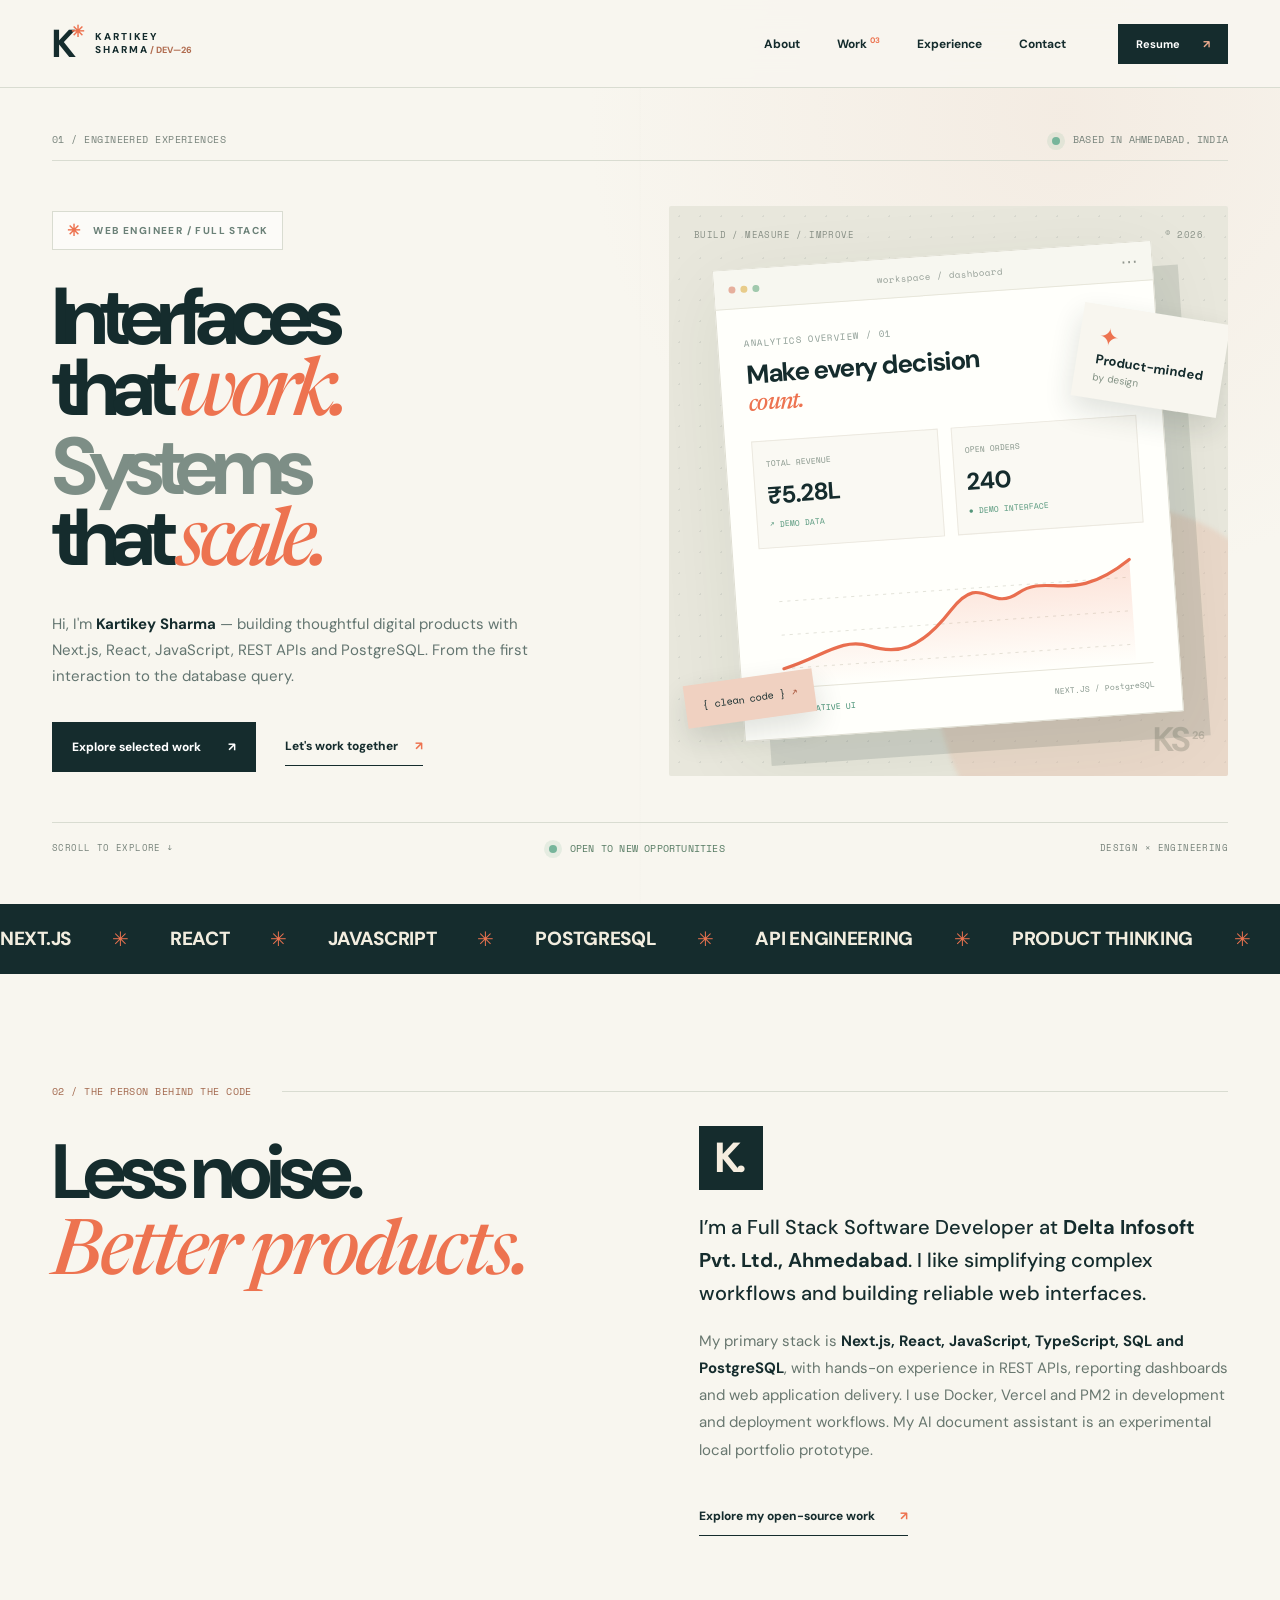
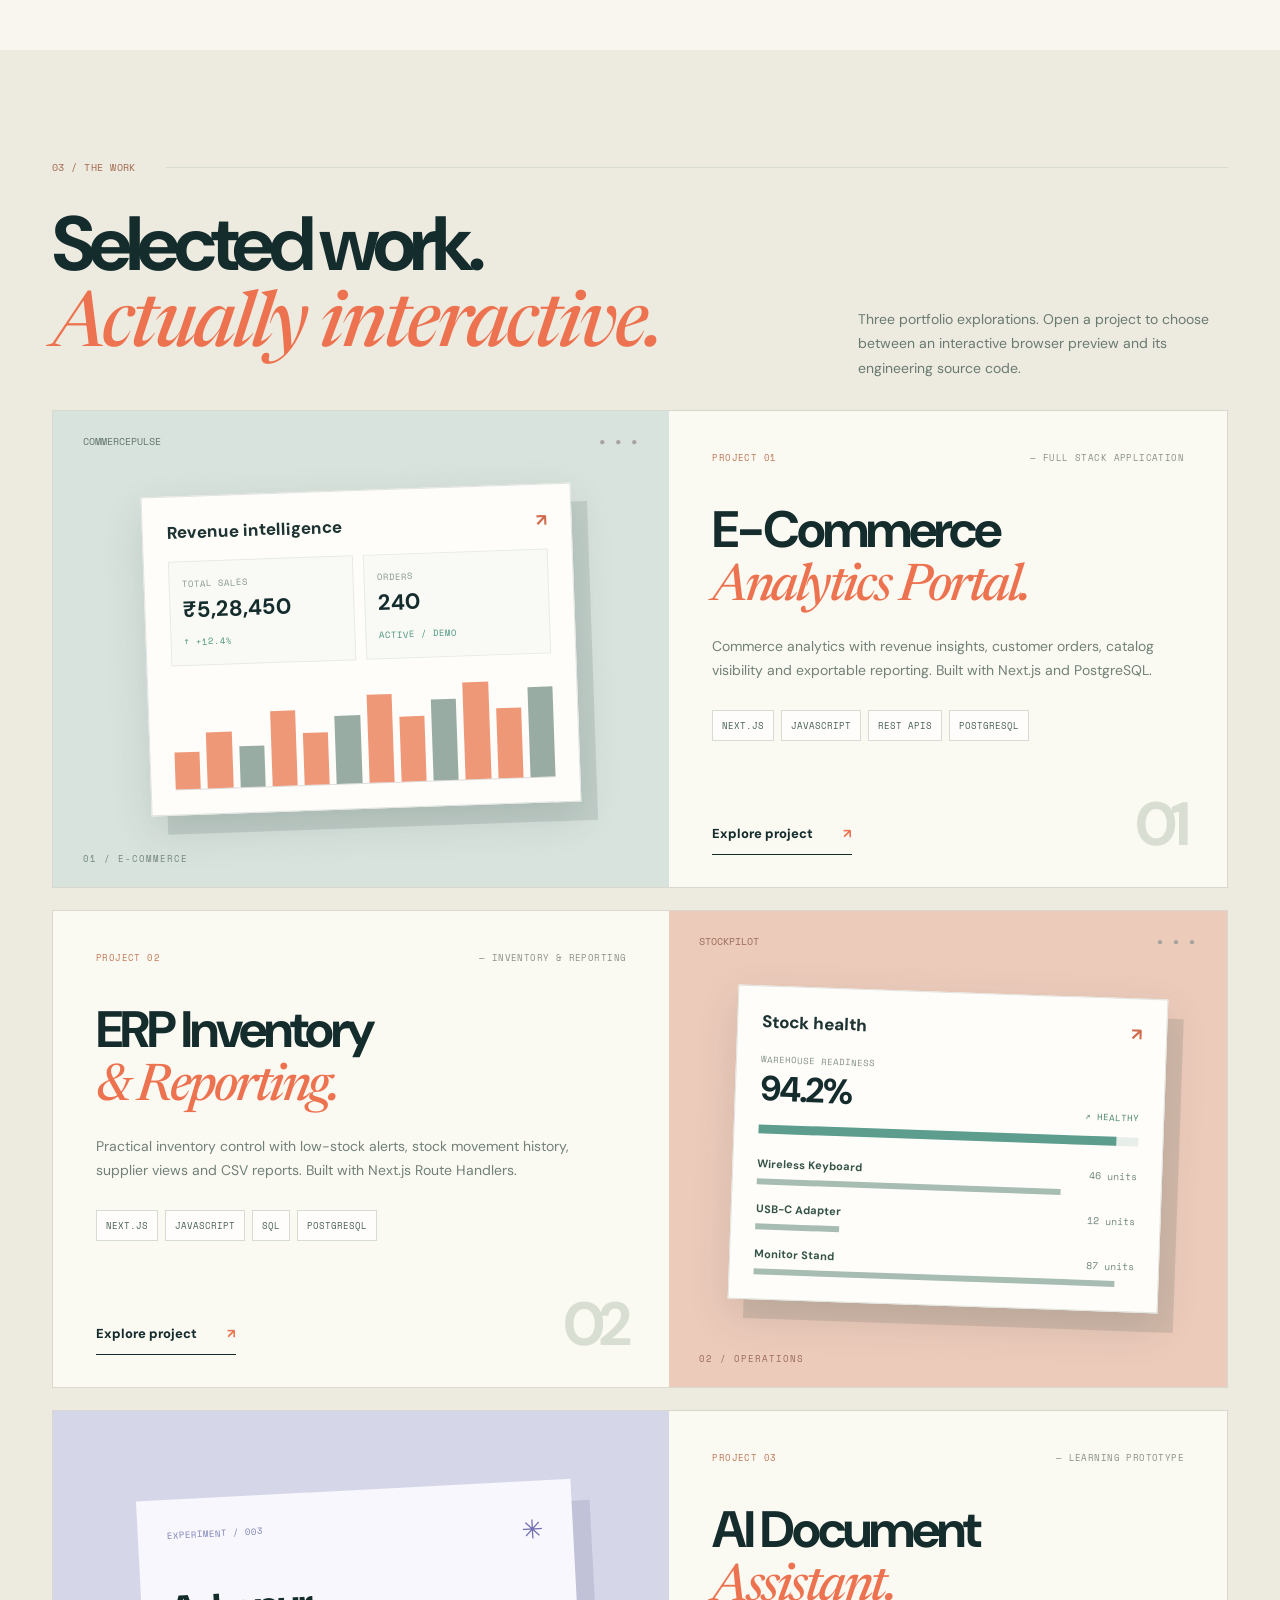
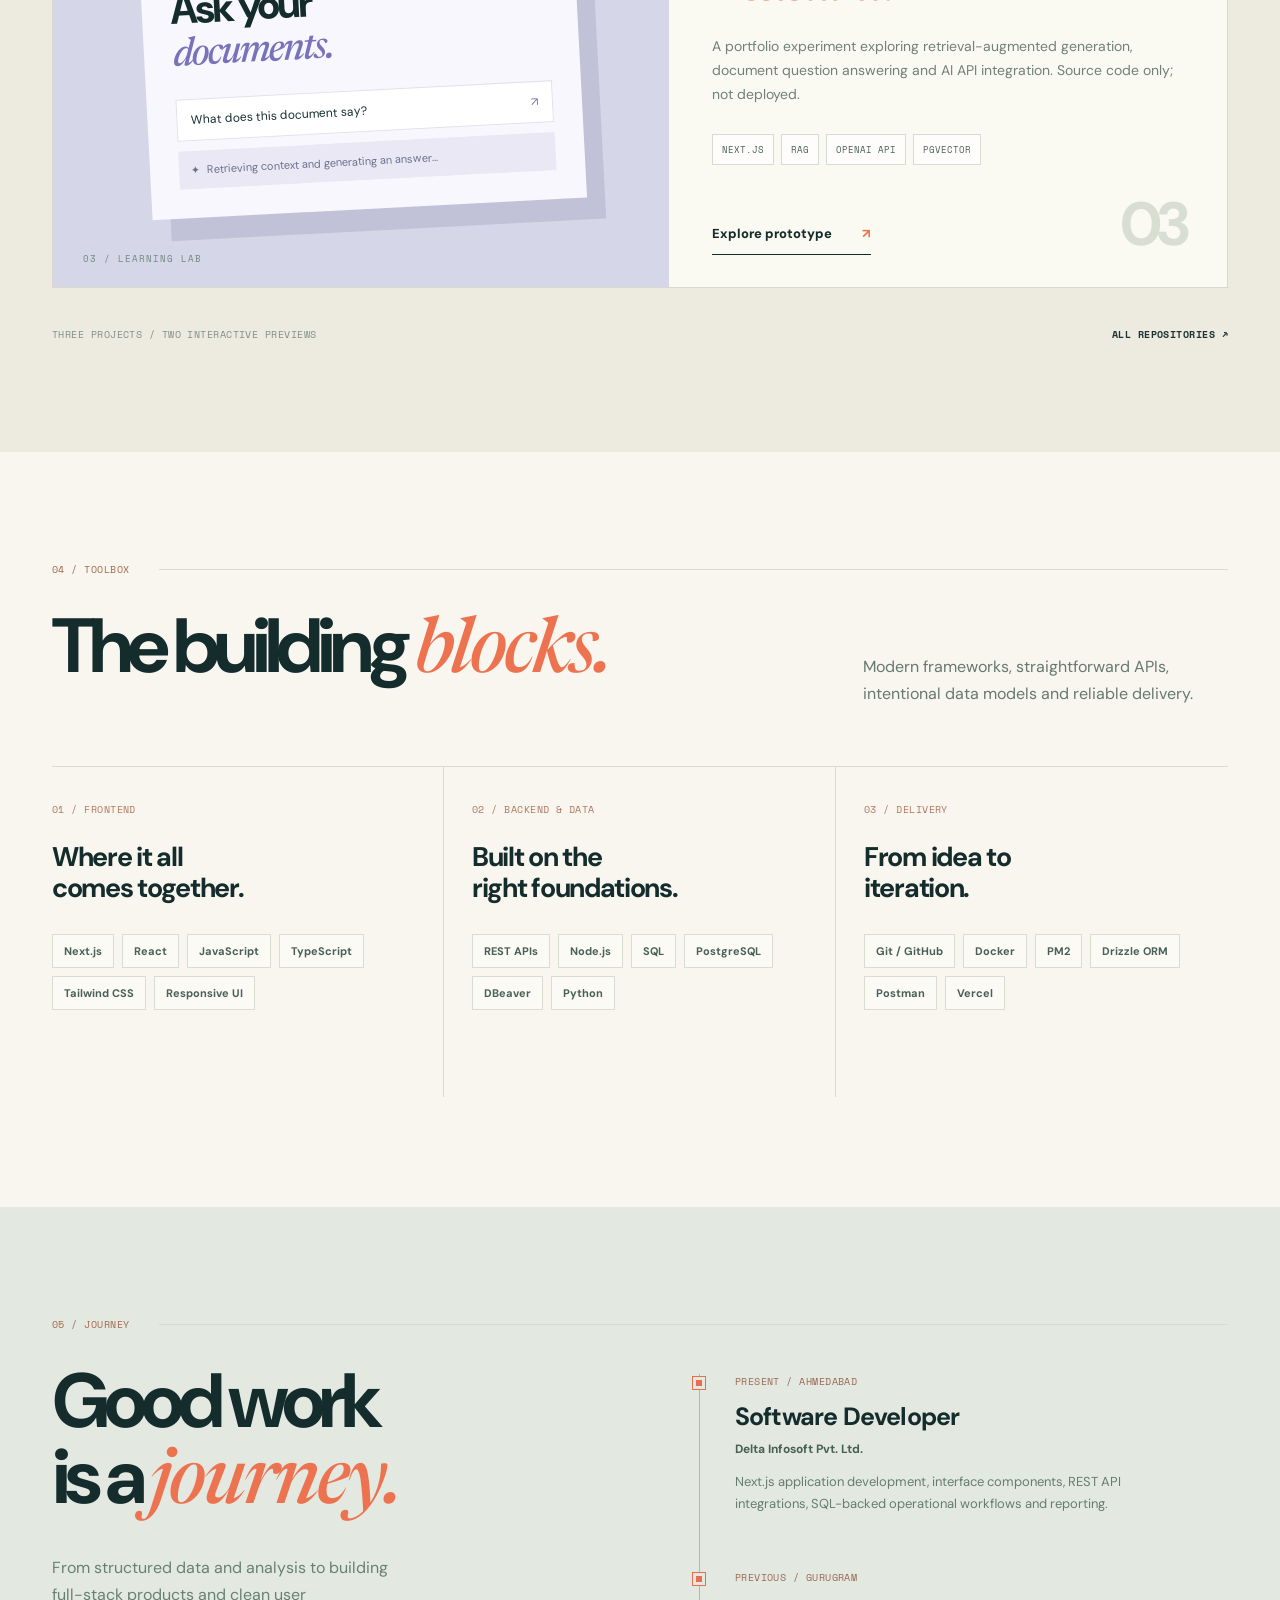
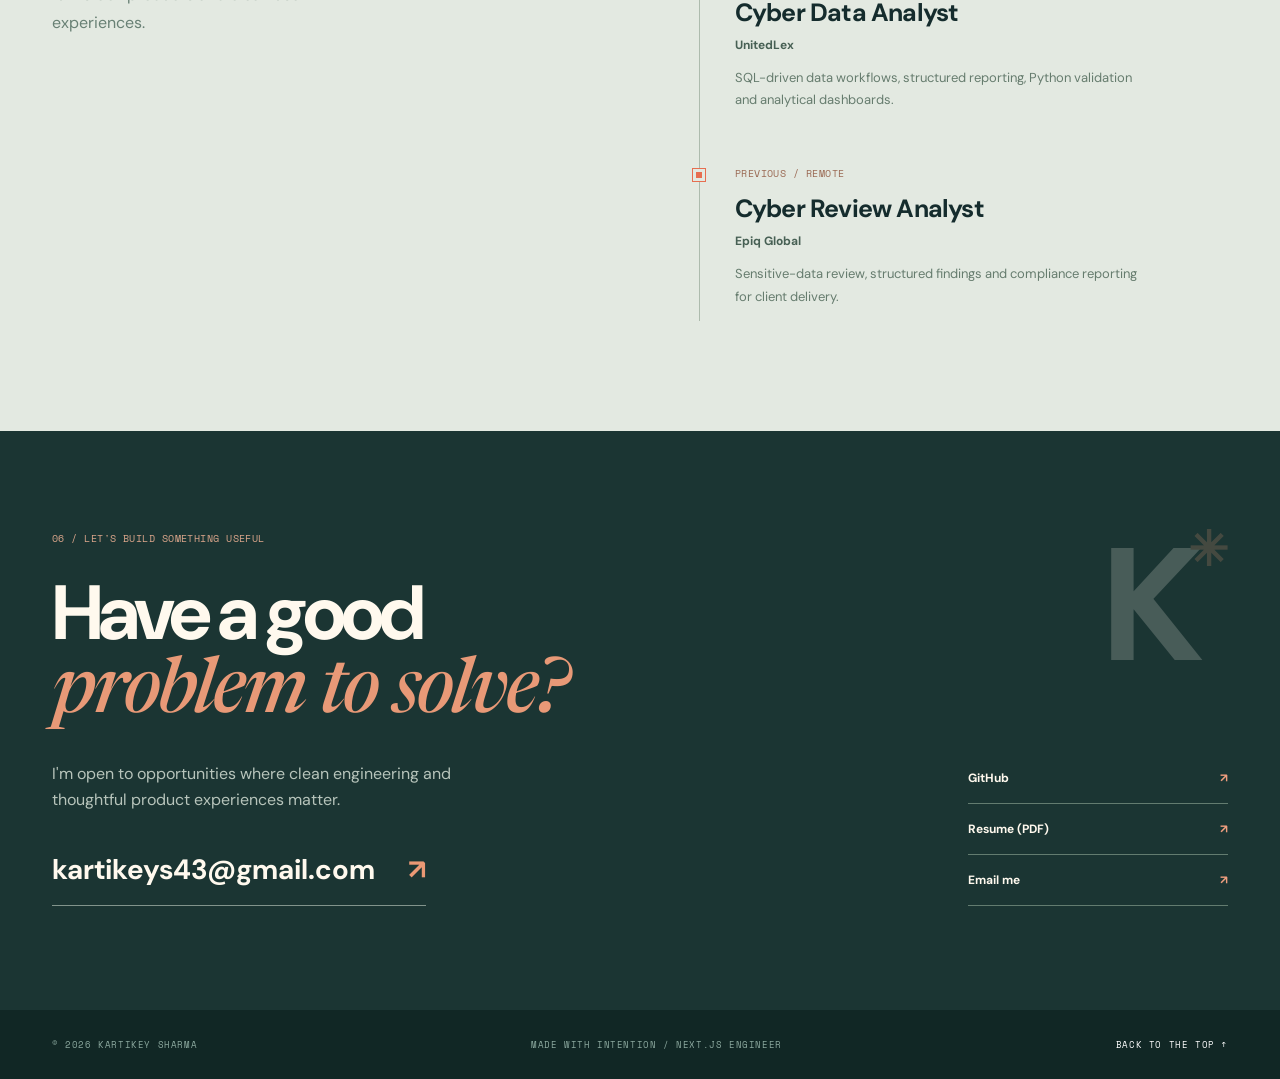
==== commit 29fa55ce: "Connect document assistant preview and accurate resume page" ====
--- a/index.html
+++ b/index.html
@@ -7,19 +7,19 @@
 </head><body>
 <div class="scroll-marker" id="scroll-marker" aria-hidden="true"></div>
 <div class="background-grid" aria-hidden="true"></div>
-<header class="site-nav" id="top"><div class="container nav-inner"><a href="#top" class="brand" aria-label="Kartikey Sharma home"><span class="brand-symbol">K<span>✳</span></span><span class="brand-name">KARTIKEY<br>SHARMA<span class="tiny-index"> / DEV—26</span></span></a><nav class="desktop-nav" aria-label="Main navigation"><a href="#about">About</a><a href="#projects">Work <sup>03</sup></a><a href="#experience">Experience</a><a href="#contact">Contact</a></nav><a href="./resume.pdf" target="_blank" rel="noopener" class="nav-resume">Resume <span aria-hidden="true">↗</span></a><button class="mobile-toggle" id="mobile-toggle" aria-expanded="false" aria-controls="mobile-nav" aria-label="Open menu"><span></span><span></span><span></span></button></div><nav class="mobile-nav container" id="mobile-nav" aria-label="Mobile navigation"><a href="#about">About</a><a href="#projects">Projects</a><a href="#experience">Experience</a><a href="#contact">Contact</a><a href="./resume.pdf" target="_blank">Resume ↗</a></nav></header>
+<header class="site-nav" id="top"><div class="container nav-inner"><a href="#top" class="brand" aria-label="Kartikey Sharma home"><span class="brand-symbol">K<span>✳</span></span><span class="brand-name">KARTIKEY<br>SHARMA<span class="tiny-index"> / DEV—26</span></span></a><nav class="desktop-nav" aria-label="Main navigation"><a href="#about">About</a><a href="#projects">Work <sup>03</sup></a><a href="#experience">Experience</a><a href="#contact">Contact</a></nav><a href="./resume.html" target="_blank" rel="noopener" class="nav-resume">Resume <span aria-hidden="true">↗</span></a><button class="mobile-toggle" id="mobile-toggle" aria-expanded="false" aria-controls="mobile-nav" aria-label="Open menu"><span></span><span></span><span></span></button></div><nav class="mobile-nav container" id="mobile-nav" aria-label="Mobile navigation"><a href="#about">About</a><a href="#projects">Projects</a><a href="#experience">Experience</a><a href="#contact">Contact</a><a href="./resume.html" target="_blank">Resume ↗</a></nav></header>
 <main>
-<section class="hero container"><div class="hero-rail"><span class="mono">01 / ENGINEERED EXPERIENCES</span><span class="hero-location"><i></i> BASED IN AHMEDABAD, INDIA</span></div><div class="hero-grid"><div class="hero-left"><div class="hero-seal fade-in"><span class="seal-dot">✳</span> WEB ENGINEER / FULL STACK</div><h1 class="hero-title fade-in">Interfaces<br>that <i>work.</i><br><span>Systems</span><br>that <i>scale.</i></h1><p class="hero-intro fade-in">Hi, I'm <strong>Kartikey Sharma</strong> — building thoughtful digital products with Next.js, React, JavaScript, REST APIs and PostgreSQL. From the first interaction to the database query.</p><div class="hero-cta fade-in"><a href="#projects" class="button button-ink">Explore selected work <span>↗</span></a><a href="mailto:kartikeys43@gmail.com" class="text-action">Let's work together <span>↗</span></a></div></div><div class="hero-right fade-in"><div class="hero-visual"><div class="visual-meta mono"><span>BUILD / MEASURE / IMPROVE</span><span>© 2026</span></div><div class="floating-ui" id="hero-widget"><div class="ui-header"><span class="ui-lights"><i></i><i></i><i></i></span><span class="ui-path">workspace / dashboard</span><span class="ui-more">⋯</span></div><div class="ui-body"><div class="ui-overline mono">ANALYTICS OVERVIEW / 01</div><div class="ui-heading">Make every decision<br><em>count.</em></div><div class="ui-kpis"><div><span>TOTAL REVENUE</span><strong>₹5.28L</strong><small>↗ DEMO DATA</small></div><div><span>OPEN ORDERS</span><strong>240</strong><small>● LIVE INTERFACE</small></div></div><div class="ui-graph"><svg viewBox="0 0 440 150" role="img" aria-label="Illustrative ascending chart"><defs><linearGradient id="gr" x1="0" x2="0" y1="0" y2="1"><stop offset="0" stop-color="#f16c49" stop-opacity=".2"/><stop offset="1" stop-color="#f16c49" stop-opacity="0"/></linearGradient></defs><path d="M0 42H440M0 84H440M0 126H440" stroke="#deded2" stroke-dasharray="4 6"/><path d="M0 126C48 115 75 92 108 105S170 116 213 68S260 75 299 52S364 73 440 20V149H0Z" fill="url(#gr)"/><path d="M0 126C48 115 75 92 108 105S170 116 213 68S260 75 299 52S364 73 440 20" fill="none" stroke="#e96e4f" stroke-width="4" stroke-linecap="round"/></svg></div><div class="ui-foot"><span><i></i> DATABASE CONNECTED</span><span>NEXT.JS / PostgreSQL</span></div></div></div><div class="visual-sticker sticker-a"><span>✦</span><b>Product-minded</b><small>by design</small></div><div class="visual-sticker sticker-b">{ clean code } <span>↗</span></div><div class="visual-corner-number">KS <sup>26</sup></div></div></div></div><div class="hero-foot"><span class="mono">SCROLL TO EXPLORE ↓</span><div class="small-availability"><span class="live-pulse"></span> OPEN TO NEW OPPORTUNITIES</div><span class="mono">DESIGN × ENGINEERING</span></div></section>
+<section class="hero container"><div class="hero-rail"><span class="mono">01 / ENGINEERED EXPERIENCES</span><span class="hero-location"><i></i> BASED IN AHMEDABAD, INDIA</span></div><div class="hero-grid"><div class="hero-left"><div class="hero-seal fade-in"><span class="seal-dot">✳</span> WEB ENGINEER / FULL STACK</div><h1 class="hero-title fade-in">Interfaces<br>that <i>work.</i><br><span>Systems</span><br>that <i>scale.</i></h1><p class="hero-intro fade-in">Hi, I'm <strong>Kartikey Sharma</strong> — building thoughtful digital products with Next.js, React, JavaScript, REST APIs and PostgreSQL. From the first interaction to the database query.</p><div class="hero-cta fade-in"><a href="#projects" class="button button-ink">Explore selected work <span>↗</span></a><a href="mailto:kartikeys43@gmail.com" class="text-action">Let's work together <span>↗</span></a></div></div><div class="hero-right fade-in"><div class="hero-visual"><div class="visual-meta mono"><span>BUILD / MEASURE / IMPROVE</span><span>© 2026</span></div><div class="floating-ui" id="hero-widget"><div class="ui-header"><span class="ui-lights"><i></i><i></i><i></i></span><span class="ui-path">workspace / dashboard</span><span class="ui-more">⋯</span></div><div class="ui-body"><div class="ui-overline mono">ANALYTICS OVERVIEW / 01</div><div class="ui-heading">Make every decision<br><em>count.</em></div><div class="ui-kpis"><div><span>TOTAL REVENUE</span><strong>₹5.28L</strong><small>↗ DEMO DATA</small></div><div><span>OPEN ORDERS</span><strong>240</strong><small>● DEMO INTERFACE</small></div></div><div class="ui-graph"><svg viewBox="0 0 440 150" role="img" aria-label="Illustrative ascending chart"><defs><linearGradient id="gr" x1="0" x2="0" y1="0" y2="1"><stop offset="0" stop-color="#f16c49" stop-opacity=".2"/><stop offset="1" stop-color="#f16c49" stop-opacity="0"/></linearGradient></defs><path d="M0 42H440M0 84H440M0 126H440" stroke="#deded2" stroke-dasharray="4 6"/><path d="M0 126C48 115 75 92 108 105S170 116 213 68S260 75 299 52S364 73 440 20V149H0Z" fill="url(#gr)"/><path d="M0 126C48 115 75 92 108 105S170 116 213 68S260 75 299 52S364 73 440 20" fill="none" stroke="#e96e4f" stroke-width="4" stroke-linecap="round"/></svg></div><div class="ui-foot"><span><i></i> ILLUSTRATIVE UI</span><span>NEXT.JS / PostgreSQL</span></div></div></div><div class="visual-sticker sticker-a"><span>✦</span><b>Product-minded</b><small>by design</small></div><div class="visual-sticker sticker-b">{ clean code } <span>↗</span></div><div class="visual-corner-number">KS <sup>26</sup></div></div></div></div><div class="hero-foot"><span class="mono">SCROLL TO EXPLORE ↓</span><div class="small-availability"><span class="live-pulse"></span> OPEN TO NEW OPPORTUNITIES</div><span class="mono">DESIGN × ENGINEERING</span></div></section>
 <div class="marquee" aria-label="Areas of expertise"><div class="marquee-track"><span>NEXT.JS</span><b>✳</b><span>REACT</span><b>✳</b><span>JAVASCRIPT</span><b>✳</b><span>POSTGRESQL</span><b>✳</b><span>API ENGINEERING</span><b>✳</b><span>PRODUCT THINKING</span><b>✳</b><span>NEXT.JS</span><b>✳</b><span>REACT</span><b>✳</b><span>JAVASCRIPT</span><b>✳</b><span>POSTGRESQL</span><b>✳</b><span>API ENGINEERING</span><b>✳</b><span>PRODUCT THINKING</span><b>✳</b></div></div>
-<section id="about" class="section about container"><div class="section-intro"><span class="section-code mono">02 / THE PERSON BEHIND THE CODE</span><div class="section-line"></div></div><div class="about-grid"><h2 class="section-title reveal">Less noise.<br><i>Better products.</i></h2><div class="about-desc reveal"><div class="mini-avatar">K.</div><p class="lead">I’m a Full Stack Software Developer at <strong>Delta Infosoft Pvt. Ltd., Ahmedabad</strong>. I like simplifying complex workflows and building reliable web interfaces.</p><p>My primary stack is <strong>Next.js, React, JavaScript, TypeScript, SQL and PostgreSQL</strong>, with hands-on experience in REST APIs, reporting dashboards and web application delivery. I also know Python and explore AI applications through portfolio prototypes.</p><a class="arrow-link" href="https://github.com/007kart" target="_blank" rel="noopener noreferrer">Explore my open-source work <span>↗</span></a></div></div></section>
+<section id="about" class="section about container"><div class="section-intro"><span class="section-code mono">02 / THE PERSON BEHIND THE CODE</span><div class="section-line"></div></div><div class="about-grid"><h2 class="section-title reveal">Less noise.<br><i>Better products.</i></h2><div class="about-desc reveal"><div class="mini-avatar">K.</div><p class="lead">I’m a Full Stack Software Developer at <strong>Delta Infosoft Pvt. Ltd., Ahmedabad</strong>. I like simplifying complex workflows and building reliable web interfaces.</p><p>My primary stack is <strong>Next.js, React, JavaScript, TypeScript, SQL and PostgreSQL</strong>, with hands-on experience in REST APIs, reporting dashboards and web application delivery. I use Docker, Vercel and PM2 in development and deployment workflows. My AI document assistant is an experimental local portfolio prototype.</p><a class="arrow-link" href="https://github.com/007kart" target="_blank" rel="noopener noreferrer">Explore my open-source work <span>↗</span></a></div></div></section>
 <section id="projects" class="section projects"><div class="container"><div class="section-intro"><span class="section-code mono">03 / THE WORK</span><div class="section-line"></div></div><div class="projects-heading reveal"><h2 class="section-title">Selected work.<br><i>Actually interactive.</i></h2><p>Three portfolio explorations. Open a project to choose between an interactive browser preview and its engineering source code.</p></div>
 <div class="project-row ecommerce-row reveal" data-project="ecommerce" role="button" tabindex="0" aria-label="Explore E-Commerce Analytics Portal"><div class="project-preview preview-commerce"><div class="preview-top"><span>COMMERCEPULSE</span><span class="preview-dots">● ● ●</span></div><div class="preview-inside"><div class="preview-heading">Revenue intelligence <span>↗</span></div><div class="preview-metrics"><div><small>TOTAL SALES</small><strong>₹5,28,450</strong><span>↑ +12.4%</span></div><div><small>ORDERS</small><strong>240</strong><span>ACTIVE / DEMO</span></div></div><div class="preview-bars" aria-hidden="true"><i style="height:38%"></i><i style="height:58%"></i><i style="height:42%"></i><i style="height:77%"></i><i style="height:54%"></i><i style="height:70%"></i><i style="height:91%"></i><i style="height:67%"></i><i style="height:84%"></i><i style="height:100%"></i><i style="height:72%"></i><i style="height:93%"></i></div></div><div class="preview-watermark">01 / E-COMMERCE</div></div><div class="project-data"><div class="project-index mono">PROJECT 01 <span>— FULL STACK APPLICATION</span></div><h3>E-Commerce<br><i>Analytics Portal.</i></h3><p>Commerce analytics with revenue insights, customer orders, catalog visibility and exportable reporting. Built with Next.js and PostgreSQL.</p><div class="stack"><span>NEXT.JS</span><span>JAVASCRIPT</span><span>REST APIS</span><span>POSTGRESQL</span></div><div class="project-bottom"><button class="project-action" data-open-project="ecommerce">Explore project <span>↗</span></button><span class="project-large-no">01</span></div></div></div>
 <div class="project-row erp-row reveal" data-project="erp" role="button" tabindex="0" aria-label="Explore ERP Inventory and Reporting"><div class="project-preview preview-erp"><div class="preview-top"><span>STOCKPILOT</span><span class="preview-dots">● ● ●</span></div><div class="preview-inside"><div class="preview-heading">Stock health <span>↗</span></div><div class="stock-summary"><div><small>WAREHOUSE READINESS</small><strong>94.2%</strong></div><span>↗ HEALTHY</span></div><div class="stock-progress"><span></span></div><div class="stock-lines"><div><b>Wireless Keyboard</b><span>46 units</span><i style="width:80%"></i></div><div><b>USB-C Adapter</b><span>12 units</span><i style="width:22%"></i></div><div><b>Monitor Stand</b><span>87 units</span><i style="width:95%"></i></div></div></div><div class="preview-watermark">02 / OPERATIONS</div></div><div class="project-data"><div class="project-index mono">PROJECT 02 <span>— INVENTORY & REPORTING</span></div><h3>ERP Inventory<br><i>& Reporting.</i></h3><p>Practical inventory control with low-stock alerts, stock movement history, supplier views and CSV reports. Built with Next.js Route Handlers.</p><div class="stack"><span>NEXT.JS</span><span>JAVASCRIPT</span><span>SQL</span><span>POSTGRESQL</span></div><div class="project-bottom"><button class="project-action" data-open-project="erp">Explore project <span>↗</span></button><span class="project-large-no">02</span></div></div></div>
 <div class="project-row ai-row reveal" data-project="ai" role="button" tabindex="0" aria-label="Explore AI Document Assistant source code"><div class="project-preview preview-ai"><div class="ai-card"><div class="ai-terminal-top"><span>EXPERIMENT / 003</span><span>✳</span></div><div class="ai-terminal-title">Ask your<br><i>documents.</i></div><div class="ai-question">What does this document say? <span>↗</span></div><div class="ai-answer">✦ <span>Retrieving context and generating an answer...</span></div></div><div class="preview-watermark">03 / LEARNING LAB</div></div><div class="project-data"><div class="project-index mono">PROJECT 03 <span>— LEARNING PROTOTYPE</span></div><h3>AI Document<br><i>Assistant.</i></h3><p>A portfolio experiment exploring retrieval-augmented generation, document question answering and AI API integration. Source code only; not deployed.</p><div class="stack"><span>NEXT.JS</span><span>RAG</span><span>OPENAI API</span><span>PGVECTOR</span></div><div class="project-bottom"><button class="project-action" data-open-project="ai">Explore prototype <span>↗</span></button><span class="project-large-no">03</span></div></div></div>
 <div class="project-endnote mono"><span>THREE PROJECTS / TWO INTERACTIVE PREVIEWS</span><a href="https://github.com/007kart" target="_blank" rel="noopener noreferrer">ALL REPOSITORIES ↗</a></div></div></section>
-<section class="section skills container"><div class="section-intro"><span class="section-code mono">04 / TOOLBOX</span><div class="section-line"></div></div><div class="skills-header reveal"><h2 class="section-title">The building <i>blocks.</i></h2><p>Modern frameworks, straightforward APIs, intentional data models and reliable delivery.</p></div><div class="skill-columns"><div class="skill-column reveal"><div class="skill-num mono">01 / FRONTEND</div><h3>Where it all<br>comes together.</h3><div class="skill-tags"><span>Next.js</span><span>React</span><span>JavaScript</span><span>TypeScript</span><span>Tailwind CSS</span><span>Responsive UI</span></div></div><div class="skill-column reveal"><div class="skill-num mono">02 / BACKEND & DATA</div><h3>Built on the<br>right foundations.</h3><div class="skill-tags"><span>REST APIs</span><span>Node.js</span><span>SQL</span><span>PostgreSQL</span><span>DBeaver</span><span>Python</span></div></div><div class="skill-column reveal"><div class="skill-num mono">03 / DELIVERY</div><h3>From idea to<br>iteration.</h3><div class="skill-tags"><span>Git / GitHub</span><span>Docker</span><span>CI/CD</span><span>AWS</span><span>Postman</span><span>Vercel</span></div></div></div></section>
+<section class="section skills container"><div class="section-intro"><span class="section-code mono">04 / TOOLBOX</span><div class="section-line"></div></div><div class="skills-header reveal"><h2 class="section-title">The building <i>blocks.</i></h2><p>Modern frameworks, straightforward APIs, intentional data models and reliable delivery.</p></div><div class="skill-columns"><div class="skill-column reveal"><div class="skill-num mono">01 / FRONTEND</div><h3>Where it all<br>comes together.</h3><div class="skill-tags"><span>Next.js</span><span>React</span><span>JavaScript</span><span>TypeScript</span><span>Tailwind CSS</span><span>Responsive UI</span></div></div><div class="skill-column reveal"><div class="skill-num mono">02 / BACKEND & DATA</div><h3>Built on the<br>right foundations.</h3><div class="skill-tags"><span>REST APIs</span><span>Node.js</span><span>SQL</span><span>PostgreSQL</span><span>DBeaver</span><span>Python</span></div></div><div class="skill-column reveal"><div class="skill-num mono">03 / DELIVERY</div><h3>From idea to<br>iteration.</h3><div class="skill-tags"><span>Git / GitHub</span><span>Docker</span><span>PM2</span><span>Drizzle ORM</span><span>Postman</span><span>Vercel</span></div></div></div></section>
 <section class="section experience" id="experience"><div class="container"><div class="section-intro"><span class="section-code mono">05 / JOURNEY</span><div class="section-line"></div></div><div class="experience-grid"><div class="reveal"><h2 class="section-title">Good work<br>is a <i>journey.</i></h2><p class="experience-note">From structured data and analysis to building full-stack products and clean user experiences.</p></div><div class="timeline reveal"><div class="timeline-item"><span class="timeline-pin"></span><div class="timeline-meta mono">PRESENT / AHMEDABAD</div><h3>Software Developer</h3><b>Delta Infosoft Pvt. Ltd.</b><p>Next.js application development, interface components, REST API integrations, SQL-backed operational workflows and reporting.</p></div><div class="timeline-item"><span class="timeline-pin"></span><div class="timeline-meta mono">PREVIOUS / GURUGRAM</div><h3>Cyber Data Analyst</h3><b>UnitedLex</b><p>SQL-driven data workflows, structured reporting, Python validation and analytical dashboards.</p></div><div class="timeline-item"><span class="timeline-pin"></span><div class="timeline-meta mono">PREVIOUS / REMOTE</div><h3>Cyber Review Analyst</h3><b>Epiq Global</b><p>Sensitive-data review, structured findings and compliance reporting for client delivery.</p></div></div></div></div></section>
-<section class="contact" id="contact"><div class="container contact-grid"><div><span class="contact-mini mono">06 / LET'S BUILD SOMETHING USEFUL</span><h2>Have a good<br><i>problem to solve?</i></h2><p>I'm open to opportunities where clean engineering and thoughtful product experiences matter.</p><a class="contact-email" href="mailto:kartikeys43@gmail.com">kartikeys43@gmail.com <span>↗</span></a></div><div class="contact-right"><div class="contact-mark">K<span>✳</span></div><div class="contact-links"><a href="https://github.com/007kart" target="_blank" rel="noopener noreferrer">GitHub <span>↗</span></a><a href="./resume.pdf" target="_blank" rel="noopener noreferrer">Resume (PDF) <span>↗</span></a><a href="mailto:kartikeys43@gmail.com">Email me <span>↗</span></a></div></div></div></section>
+<section class="contact" id="contact"><div class="container contact-grid"><div><span class="contact-mini mono">06 / LET'S BUILD SOMETHING USEFUL</span><h2>Have a good<br><i>problem to solve?</i></h2><p>I'm open to opportunities where clean engineering and thoughtful product experiences matter.</p><a class="contact-email" href="mailto:kartikeys43@gmail.com">kartikeys43@gmail.com <span>↗</span></a></div><div class="contact-right"><div class="contact-mark">K<span>✳</span></div><div class="contact-links"><a href="https://github.com/007kart" target="_blank" rel="noopener noreferrer">GitHub <span>↗</span></a><a href="./resume.html" target="_blank" rel="noopener noreferrer">Resume (PDF) <span>↗</span></a><a href="mailto:kartikeys43@gmail.com">Email me <span>↗</span></a></div></div></div></section>
 </main><footer class="footer"><div class="container foot-grid"><span>© <span id="copyright-year">2026</span> KARTIKEY SHARMA</span><span>MADE WITH INTENTION / NEXT.JS ENGINEER</span><a href="#top">BACK TO THE TOP ↑</a></div></footer>
 <div class="modal-overlay" id="project-overlay" hidden><section class="project-modal" role="dialog" aria-modal="true" aria-labelledby="modal-name" aria-describedby="modal-description"><div class="modal-top"><span class="mono">PROJECT SELECTOR / PORTFOLIO</span><button type="button" id="modal-close" class="modal-close" aria-label="Close project dialog">✕</button></div><div class="modal-art" id="modal-art"><span id="modal-number">01</span><span class="modal-art-mark">K✳</span></div><div class="modal-main"><span class="mono" id="modal-kind"></span><h2 id="modal-name"></h2><p id="modal-description"></p><div class="modal-stack" id="modal-stack"></div><div class="modal-actions" id="modal-actions"></div><p class="modal-footnote" id="modal-footnote"></p></div></section></div>
 <script src="./script.js" defer></script></body></html>
